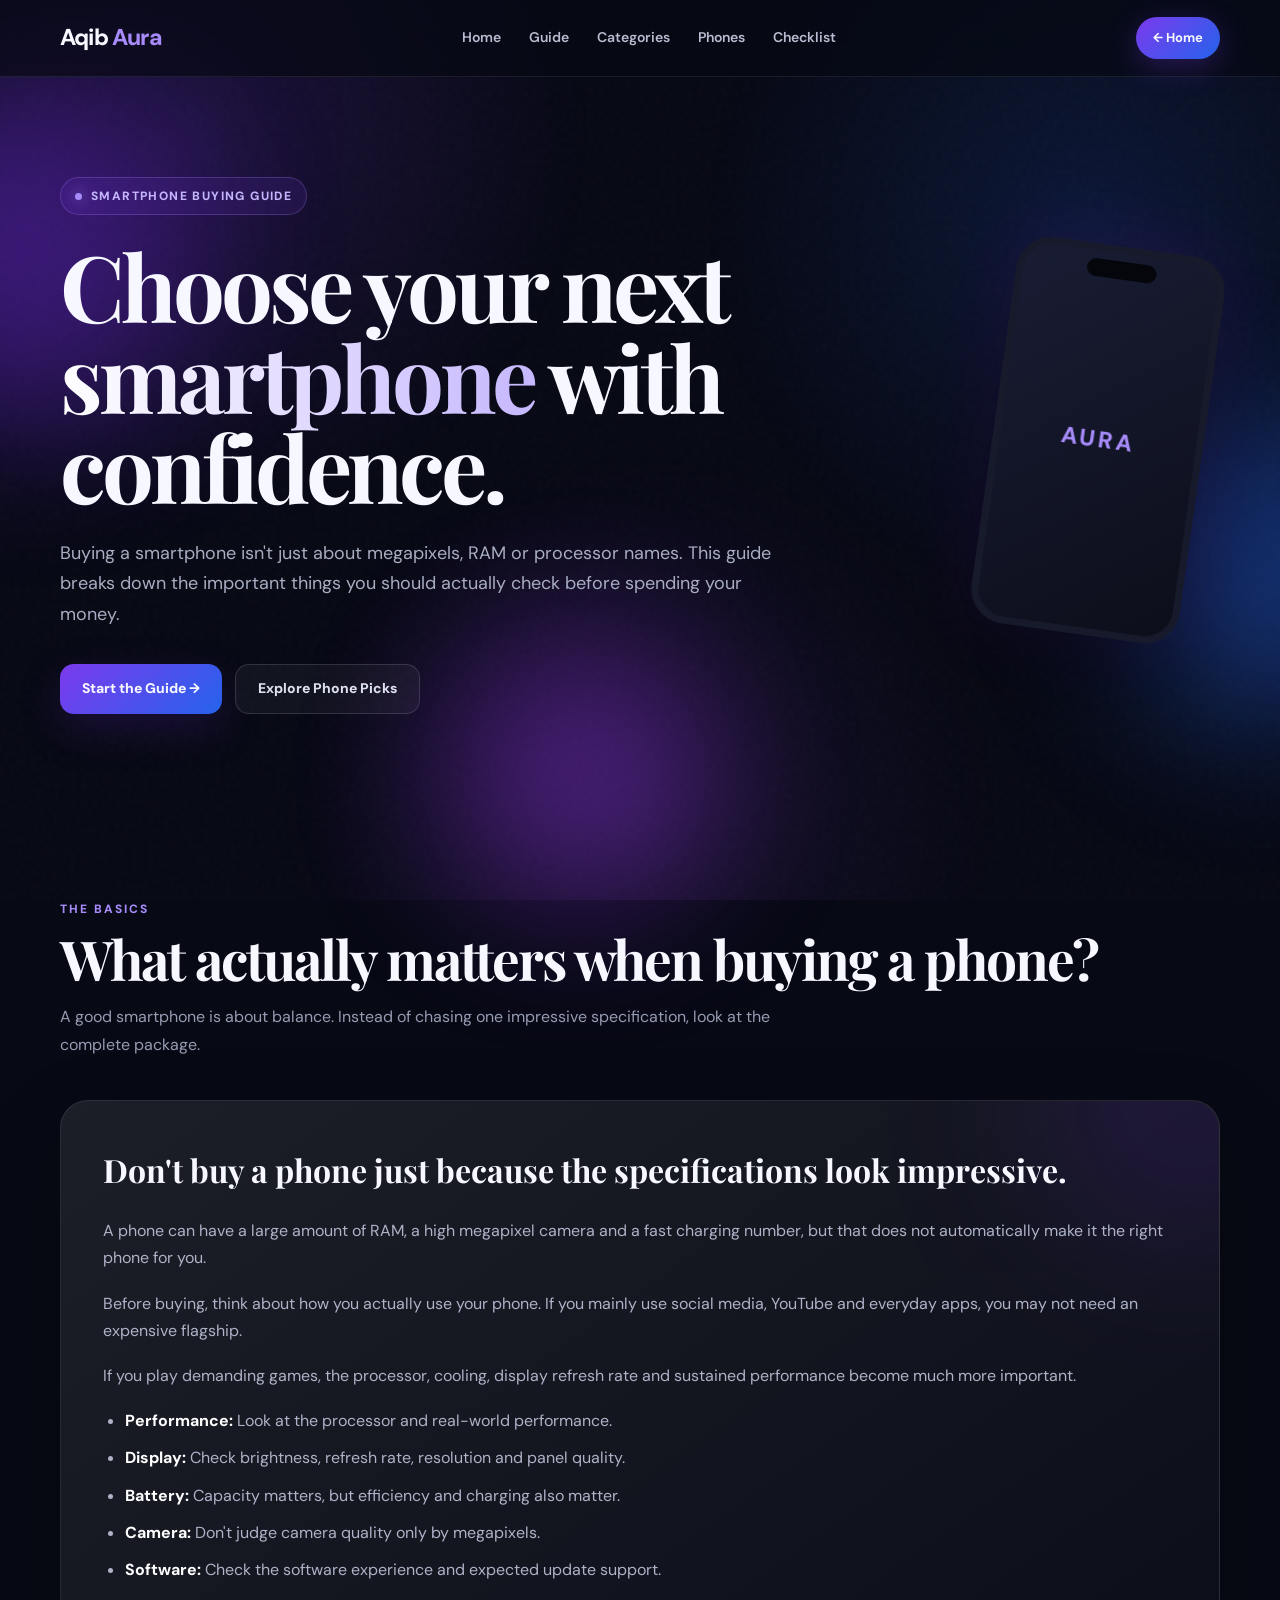
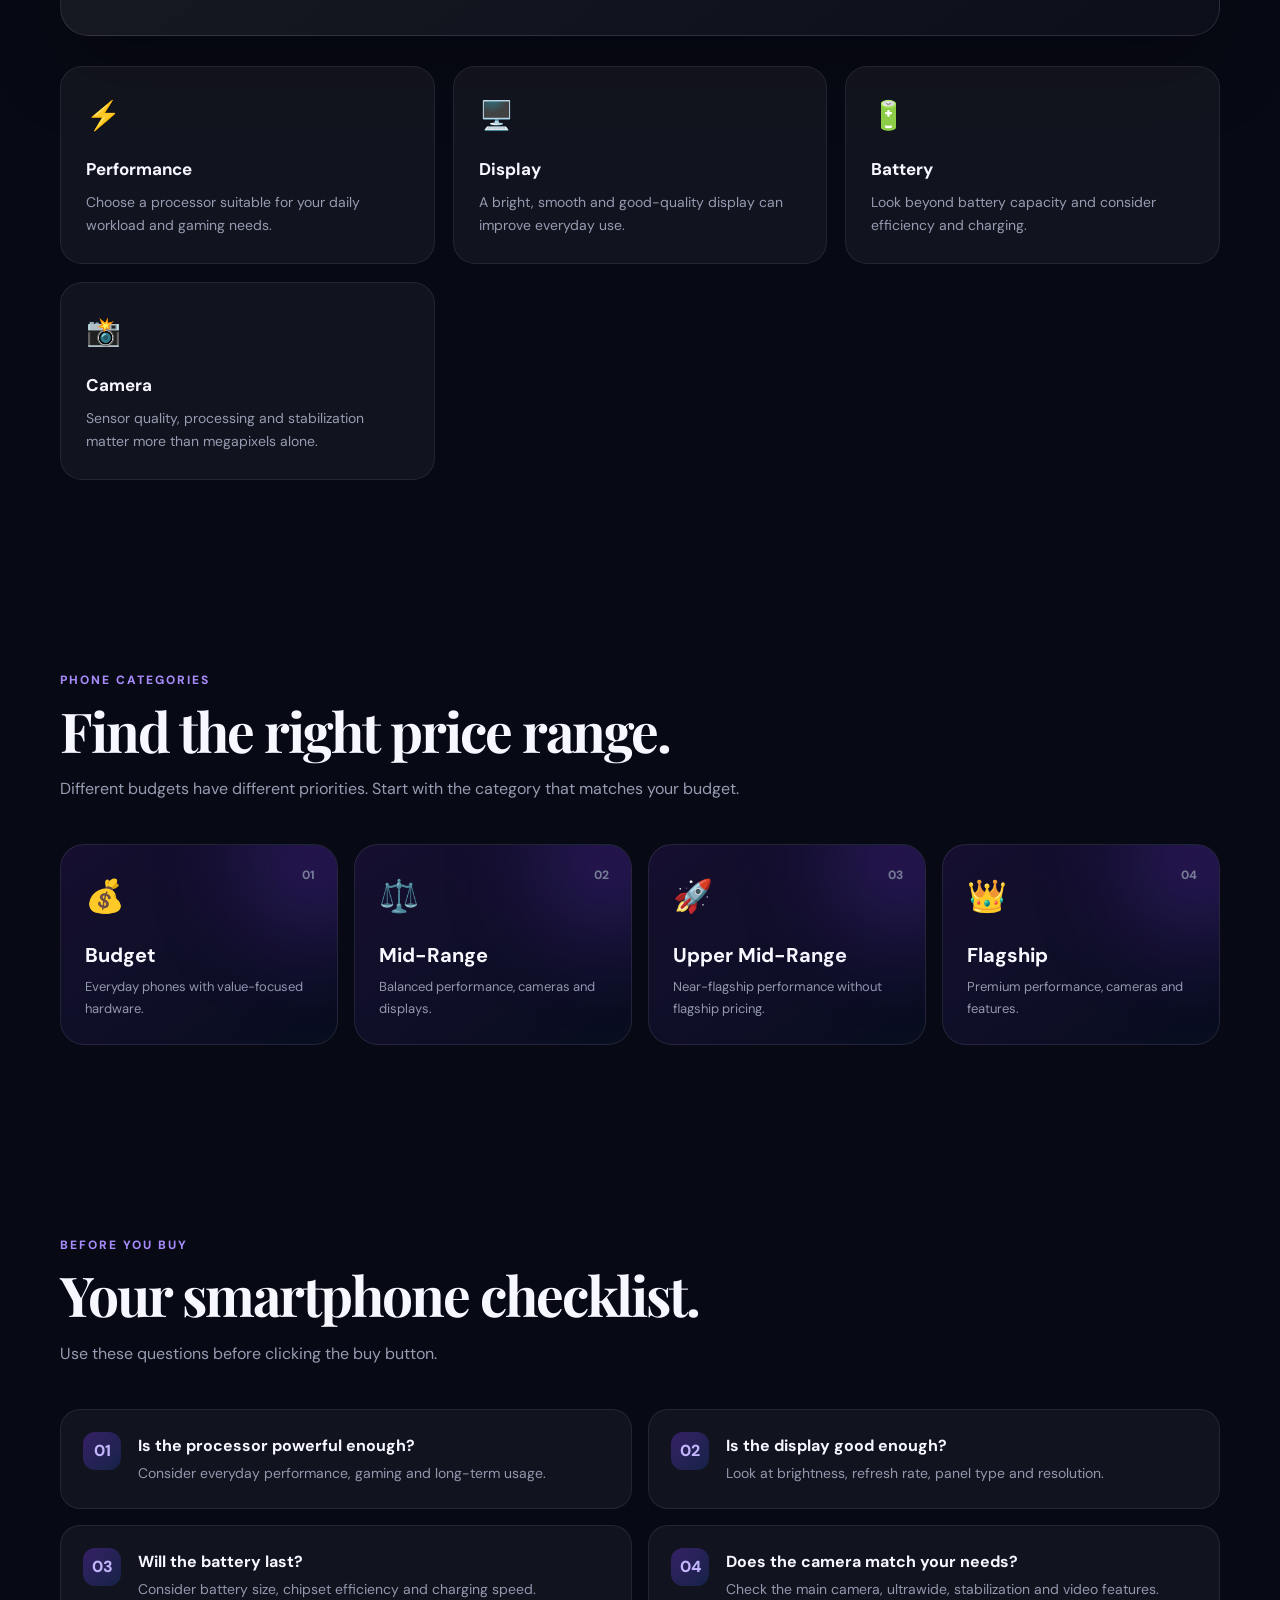
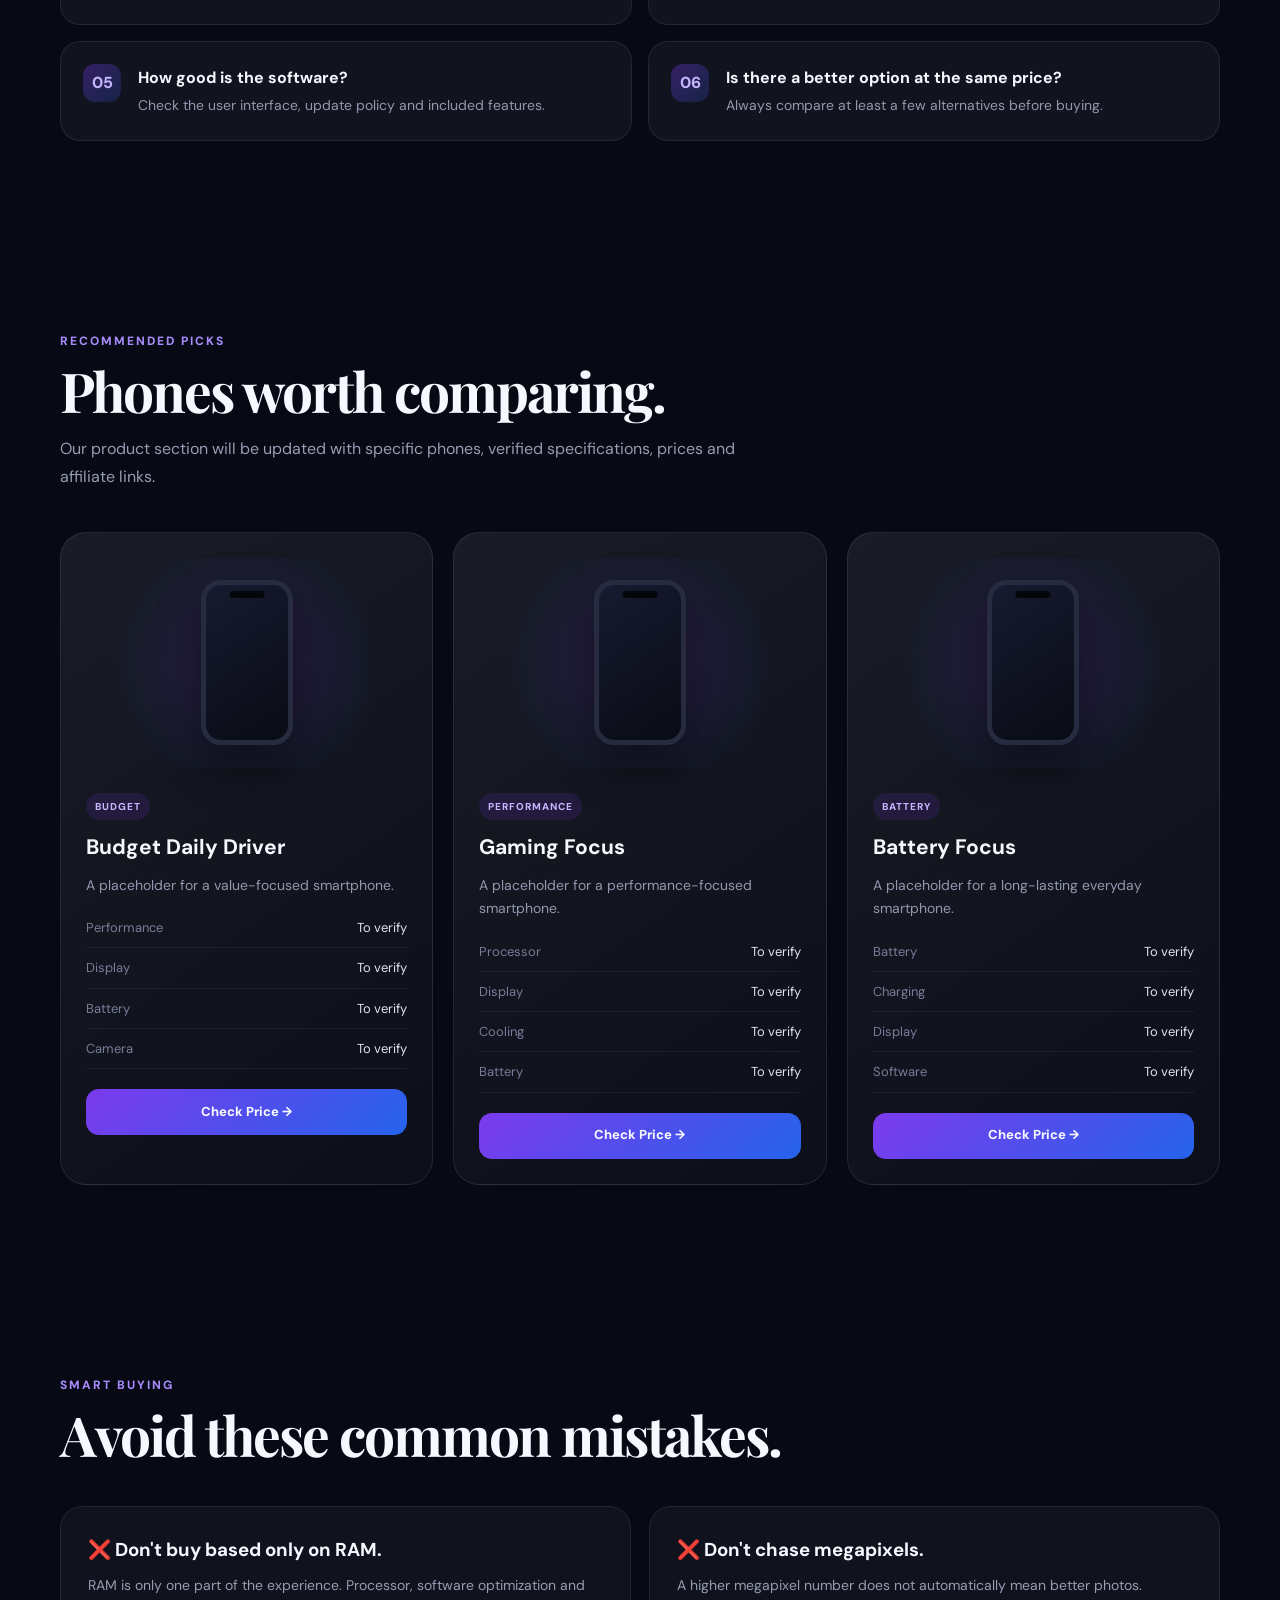
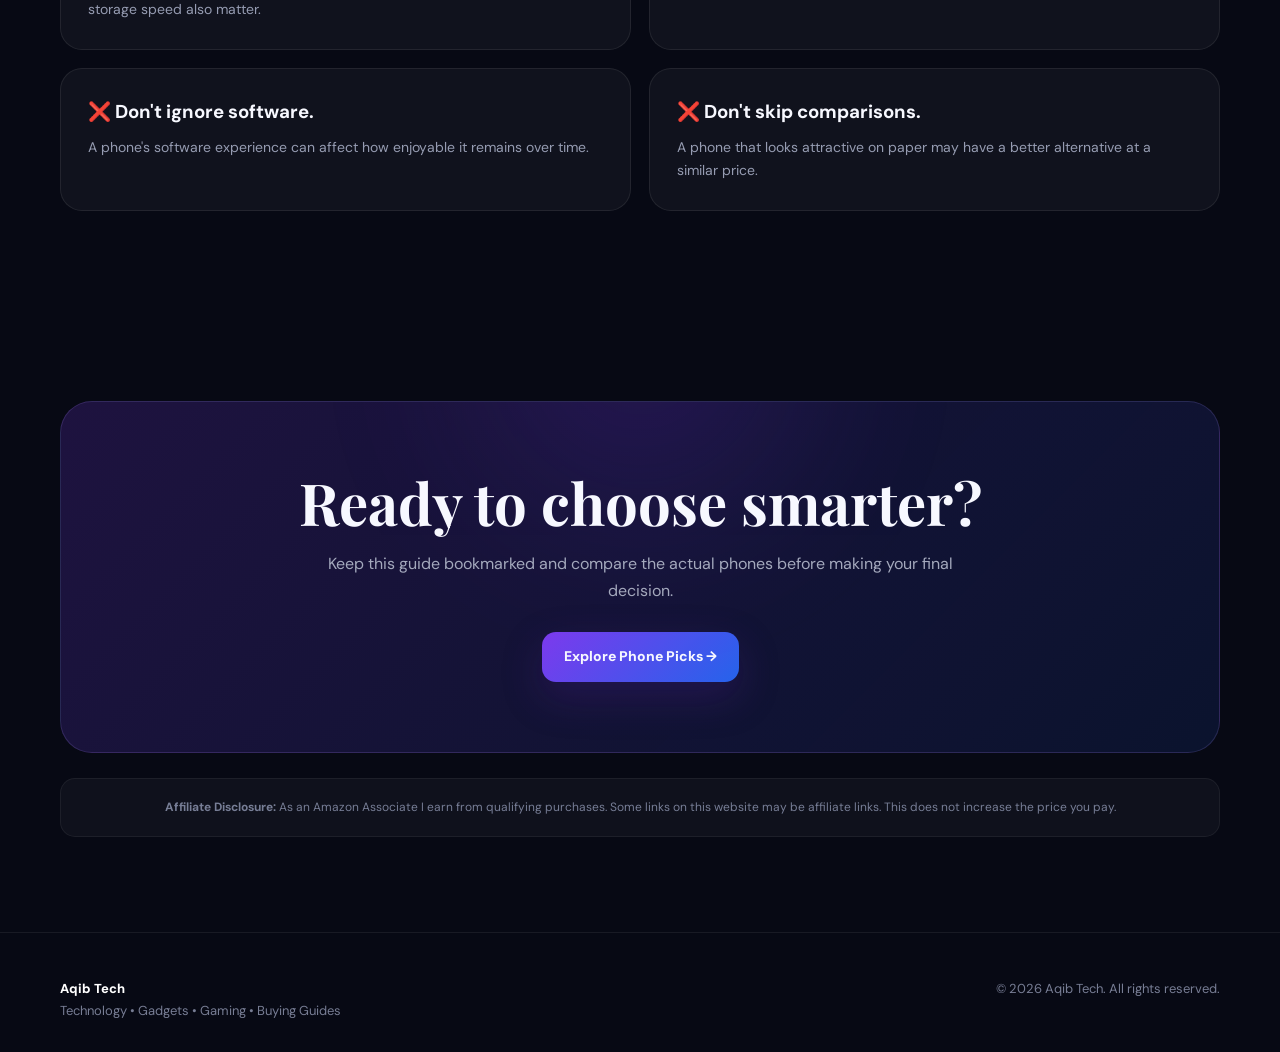
==== smartphones.html @ 773db72f "Update branding from 'Aqib Aura' to 'Aqib Tech'" ====
<!DOCTYPE html>
<html lang="en">
<head>
<meta charset="UTF-8">

<meta name="viewport" content="width=device-width, initial-scale=1.0">

<meta name="description" content="Aqib Tech smartphone buying guide covering budget phones, performance, displays, cameras, batteries, gaming and what to check before buying a smartphone.">

<meta name="robots" content="index,follow">

<meta name="theme-color" content="#080b18">

<title>Smartphone Buying Guide | Aqib Tech</title>

<link rel="preconnect" href="https://fonts.googleapis.com">
<link rel="preconnect" href="https://fonts.gstatic.com" crossorigin>

<link href="https://fonts.googleapis.com/css2?family=DM+Sans:wght@400;500;600;700;800&family=Playfair+Display:ital,wght@0,600;0,700;1,600;1,700&display=swap" rel="stylesheet">

<style>

/* =========================
   RESET
========================= */

*{
    margin:0;
    padding:0;
    box-sizing:border-box;
}

html{
    scroll-behavior:smooth;
}

body{
    font-family:"DM Sans",sans-serif;
    background:#070914;
    color:#f7f8ff;
    overflow-x:hidden;
    line-height:1.7;
}

a{
    text-decoration:none;
    color:inherit;
}

button{
    font-family:inherit;
}


/* =========================
   BACKGROUND
========================= */

body::before{
    content:"";
    position:fixed;
    inset:0;
    pointer-events:none;
    z-index:-5;

    background:
        radial-gradient(circle at 15% 15%, rgba(124,58,237,.18), transparent 30%),
        radial-gradient(circle at 85% 25%, rgba(37,99,235,.16), transparent 30%),
        radial-gradient(circle at 50% 90%, rgba(168,85,247,.10), transparent 35%);
}

.noise{
    position:fixed;
    inset:0;
    pointer-events:none;
    z-index:-4;
    opacity:.035;

    background-image:url("data:image/svg+xml,%3Csvg viewBox='0 0 180 180' xmlns='http://www.w3.org/2000/svg'%3E%3Cfilter id='n'%3E%3CfeTurbulence type='fractalNoise' baseFrequency='.9' numOctaves='3' stitchTiles='stitch'/%3E%3C/filter%3E%3Crect width='100%25' height='100%25' filter='url(%23n)' opacity='.7'/%3E%3C/svg%3E");
}


/* =========================
   GLOW ORBS
========================= */

.orb{
    position:fixed;
    border-radius:50%;
    filter:blur(80px);
    pointer-events:none;
    z-index:-3;
    opacity:.45;
}

.orb.one{
    width:350px;
    height:350px;
    background:#6d28d9;
    top:80px;
    left:-160px;
    animation:orbOne 12s ease-in-out infinite alternate;
}

.orb.two{
    width:300px;
    height:300px;
    background:#2563eb;
    top:420px;
    right:-140px;
    animation:orbTwo 15s ease-in-out infinite alternate;
}

.orb.three{
    width:260px;
    height:260px;
    background:#9333ea;
    bottom:0;
    left:35%;
    animation:orbThree 13s ease-in-out infinite alternate;
}

@keyframes orbOne{
    from{
        transform:translate(0,0) scale(1);
    }
    to{
        transform:translate(120px,100px) scale(1.25);
    }
}

@keyframes orbTwo{
    from{
        transform:translate(0,0) scale(1);
    }
    to{
        transform:translate(-100px,80px) scale(1.3);
    }
}

@keyframes orbThree{
    from{
        transform:translate(0,0);
    }
    to{
        transform:translate(80px,-80px);
    }
}


/* =========================
   CONTAINER
========================= */

.container{
    width:min(1160px,92%);
    margin:auto;
}


/* =========================
   HEADER
========================= */

header{
    position:sticky;
    top:0;
    z-index:1000;

    background:rgba(7,9,20,.68);
    backdrop-filter:blur(22px);
    -webkit-backdrop-filter:blur(22px);

    border-bottom:1px solid rgba(255,255,255,.08);
}

.nav{
    min-height:76px;

    display:flex;
    align-items:center;
    justify-content:space-between;
    gap:25px;
}

.logo{
    font-size:23px;
    font-weight:800;
    letter-spacing:-.8px;
}

.logo span{
    color:#a78bfa;
}

.nav-links{
    display:flex;
    align-items:center;
    gap:28px;
}

.nav-links a{
    color:#b9bdd1;
    font-size:14px;
    font-weight:600;
    transition:.3s ease;
}

.nav-links a:hover{
    color:#fff;
    transform:translateY(-2px);
}

.home-btn{
    padding:10px 17px;
    border-radius:999px;

    background:linear-gradient(135deg,#7c3aed,#2563eb);

    font-size:13px;
    font-weight:700;

    box-shadow:
        0 8px 30px rgba(124,58,237,.28);

    transition:.3s ease;
}

.home-btn:hover{
    transform:translateY(-3px);
    box-shadow:
        0 12px 40px rgba(124,58,237,.45);
}


/* =========================
   HERO
========================= */

.hero{
    position:relative;
    min-height:650px;

    display:flex;
    align-items:center;

    padding:100px 0 90px;

    overflow:hidden;
}

.hero-content{
    max-width:850px;
    animation:heroIn 1s ease both;
}

@keyframes heroIn{
    from{
        opacity:0;
        transform:translateY(35px);
    }
    to{
        opacity:1;
        transform:translateY(0);
    }
}

.badge{
    display:inline-flex;
    align-items:center;
    gap:9px;

    padding:8px 14px;
    border-radius:999px;

    background:rgba(124,58,237,.12);
    border:1px solid rgba(167,139,250,.25);

    color:#c4b5fd;

    font-size:12px;
    font-weight:800;
    letter-spacing:1.4px;

    margin-bottom:25px;

    animation:pulseBadge 3s ease-in-out infinite;
}

.badge::before{
    content:"";
    width:7px;
    height:7px;
    border-radius:50%;
    background:#a78bfa;
    box-shadow:0 0 15px #a78bfa;
}

@keyframes pulseBadge{
    0%,100%{
        box-shadow:0 0 0 rgba(124,58,237,0);
    }
    50%{
        box-shadow:0 0 30px rgba(124,58,237,.22);
    }
}

.hero h1{
    font-family:"Playfair Display",serif;

    font-size:clamp(48px,8vw,92px);
    line-height:.98;
    letter-spacing:-4px;

    max-width:900px;
}

.gradient-text{
    background:linear-gradient(
        90deg,
        #ffffff,
        #c4b5fd,
        #60a5fa,
        #ffffff
    );

    background-size:300% auto;

    -webkit-background-clip:text;
    background-clip:text;
    color:transparent;

    animation:gradientMove 6s linear infinite;
}

@keyframes gradientMove{
    0%{
        background-position:0% center;
    }
    100%{
        background-position:300% center;
    }
}

.hero p{
    max-width:720px;

    color:#a8adc2;

    font-size:18px;

    margin-top:27px;
}

.hero-actions{
    display:flex;
    flex-wrap:wrap;
    gap:13px;

    margin-top:34px;
}

.primary-btn,
.secondary-btn{
    display:inline-flex;
    align-items:center;
    justify-content:center;

    min-height:50px;
    padding:0 22px;

    border-radius:14px;

    font-size:14px;
    font-weight:800;

    transition:.35s ease;
}

.primary-btn{
    background:linear-gradient(135deg,#7c3aed,#2563eb);

    box-shadow:
        0 15px 40px rgba(76,29,149,.28);
}

.primary-btn:hover{
    transform:translateY(-4px) scale(1.02);
    box-shadow:
        0 20px 50px rgba(124,58,237,.45);
}

.secondary-btn{
    border:1px solid rgba(255,255,255,.13);
    background:rgba(255,255,255,.045);
    color:#dce0ef;
}

.secondary-btn:hover{
    transform:translateY(-4px);
    background:rgba(255,255,255,.09);
    border-color:rgba(167,139,250,.35);
}


/* =========================
   FLOATING PHONE
========================= */

.hero-phone{
    position:absolute;
    width:210px;
    height:390px;

    right:6%;
    top:50%;

    transform:translateY(-50%) rotate(8deg);

    border-radius:35px;

    border:7px solid #171a2b;

    background:
        linear-gradient(
            145deg,
            #191d34,
            #0c0e1a
        );

    box-shadow:
        0 40px 100px rgba(0,0,0,.55),
        0 0 80px rgba(124,58,237,.18);

    animation:phoneFloat 5s ease-in-out infinite;
}

.hero-phone::before{
    content:"";

    position:absolute;

    width:70px;
    height:18px;

    background:#05060c;

    border-radius:20px;

    top:8px;
    left:50%;

    transform:translateX(-50%);
}

.hero-phone::after{
    content:"AURA";

    position:absolute;

    inset:0;

    display:flex;
    align-items:center;
    justify-content:center;

    color:#a78bfa;

    font-size:23px;
    font-weight:800;

    letter-spacing:3px;
}

@keyframes phoneFloat{
    0%,100%{
        transform:translateY(-50%) rotate(8deg);
    }
    50%{
        transform:translateY(calc(-50% - 18px)) rotate(5deg);
    }
}


/* =========================
   SECTION
========================= */

section{
    padding:95px 0;
}

.section-heading{
    margin-bottom:42px;
}

.eyebrow{
    color:#a78bfa;

    font-size:12px;
    font-weight:800;

    letter-spacing:2px;
    text-transform:uppercase;

    margin-bottom:10px;
}

.section-heading h2{
    font-family:"Playfair Display",serif;

    font-size:clamp(34px,5vw,55px);
    line-height:1.08;

    letter-spacing:-2px;
}

.section-heading p{
    max-width:720px;

    color:#969cb2;

    margin-top:15px;
}


/* =========================
   ARTICLE CARD
========================= */

.article-card{
    position:relative;

    padding:42px;

    border-radius:28px;

    background:
        linear-gradient(
            145deg,
            rgba(255,255,255,.085),
            rgba(255,255,255,.025)
        );

    border:1px solid rgba(255,255,255,.10);

    box-shadow:
        0 30px 80px rgba(0,0,0,.22);

    overflow:hidden;
}

.article-card::before{
    content:"";

    position:absolute;

    width:260px;
    height:260px;

    right:-100px;
    top:-130px;

    border-radius:50%;

    background:#7c3aed;

    filter:blur(100px);

    opacity:.20;
}

.article-card h3{
    position:relative;

    font-family:"Playfair Display",serif;

    font-size:32px;

    margin-bottom:20px;
}

.article-card p{
    position:relative;

    color:#aeb3c7;

    margin-bottom:18px;
}

.article-card strong{
    color:#fff;
}

.article-card ul{
    position:relative;

    padding-left:22px;

    color:#aeb3c7;
}

.article-card li{
    margin:10px 0;
}


/* =========================
   FEATURE GRID
========================= */

.feature-grid{
    display:grid;

    grid-template-columns:
        repeat(3,1fr);

    gap:18px;

    margin-top:30px;
}

.feature{
    padding:25px;

    border-radius:22px;

    background:rgba(255,255,255,.045);

    border:1px solid rgba(255,255,255,.08);

    transition:.4s ease;
}

.feature:hover{
    transform:translateY(-8px);

    background:rgba(255,255,255,.075);

    border-color:rgba(167,139,250,.25);

    box-shadow:
        0 20px 50px rgba(0,0,0,.25);
}

.feature-icon{
    font-size:28px;

    margin-bottom:15px;
}

.feature h4{
    font-size:17px;
    margin-bottom:7px;
}

.feature p{
    color:#969cb2;
    font-size:14px;
}


/* =========================
   PHONE CATEGORIES
========================= */

.category-grid{
    display:grid;

    grid-template-columns:
        repeat(4,1fr);

    gap:16px;
}

.category{
    position:relative;

    min-height:180px;

    padding:24px;

    display:flex;
    flex-direction:column;
    justify-content:flex-end;

    overflow:hidden;

    border-radius:24px;

    background:
        linear-gradient(
            145deg,
            rgba(124,58,237,.13),
            rgba(37,99,235,.055)
        );

    border:1px solid rgba(255,255,255,.09);

    transition:.4s ease;
}

.category::before{
    content:"";

    position:absolute;

    width:130px;
    height:130px;

    right:-45px;
    top:-45px;

    border-radius:50%;

    background:#7c3aed;

    filter:blur(55px);

    opacity:.35;

    transition:.4s ease;
}

.category:hover{
    transform:translateY(-8px);

    border-color:rgba(167,139,250,.30);

    box-shadow:
        0 25px 55px rgba(0,0,0,.28);
}

.category:hover::before{
    transform:scale(1.4);
    opacity:.55;
}

.category-number{
    position:absolute;

    top:20px;
    right:22px;

    color:#777d96;

    font-size:12px;
    font-weight:800;
}

.category-icon{
    font-size:32px;
    margin-bottom:14px;
}

.category h3{
    font-size:20px;
}

.category p{
    color:#9298ae;
    font-size:13px;
    margin-top:4px;
}


/* =========================
   CHECKLIST
========================= */

.checklist{
    display:grid;

    grid-template-columns:
        repeat(2,1fr);

    gap:16px;
}

.check{
    display:flex;
    gap:17px;

    padding:22px;

    border-radius:20px;

    background:rgba(255,255,255,.045);

    border:1px solid rgba(255,255,255,.08);

    transition:.35s ease;
}

.check:hover{
    transform:translateX(6px);

    border-color:rgba(96,165,250,.25);

    background:rgba(255,255,255,.065);
}

.check-number{
    flex:none;

    width:38px;
    height:38px;

    display:flex;
    align-items:center;
    justify-content:center;

    border-radius:12px;

    background:linear-gradient(
        135deg,
        rgba(124,58,237,.35),
        rgba(37,99,235,.20)
    );

    color:#c4b5fd;

    font-weight:800;
}

.check h4{
    margin-bottom:3px;
}

.check p{
    color:#9298ae;
    font-size:14px;
}


/* =========================
   PRODUCTS
========================= */

.products{
    display:grid;

    grid-template-columns:
        repeat(3,1fr);

    gap:20px;
}

.product{
    position:relative;

    padding:25px;

    border-radius:26px;

    background:
        linear-gradient(
            145deg,
            rgba(255,255,255,.075),
            rgba(255,255,255,.025)
        );

    border:1px solid rgba(255,255,255,.09);

    overflow:hidden;

    transition:.4s ease;
}

.product:hover{
    transform:translateY(-10px);

    border-color:rgba(124,58,237,.35);

    box-shadow:
        0 30px 70px rgba(0,0,0,.30);
}

.product-image{
    height:210px;

    display:flex;
    align-items:center;
    justify-content:center;

    border-radius:20px;

    background:
        radial-gradient(
            circle,
            rgba(124,58,237,.20),
            rgba(37,99,235,.04) 60%,
            transparent 70%
        );

    margin-bottom:23px;
}

.fake-phone{
    width:92px;
    height:165px;

    border-radius:20px;

    border:5px solid #272b40;

    background:
        linear-gradient(
            145deg,
            #171b30,
            #090b14
        );

    box-shadow:
        0 20px 45px rgba(0,0,0,.45);

    position:relative;

    animation:productFloat 4s ease-in-out infinite;
}

.fake-phone::before{
    content:"";

    position:absolute;

    width:35px;
    height:7px;

    border-radius:10px;

    background:#05060a;

    top:6px;
    left:50%;

    transform:translateX(-50%);
}

@keyframes productFloat{
    0%,100%{
        transform:translateY(0) rotate(0);
    }
    50%{
        transform:translateY(-8px) rotate(2deg);
    }
}

.product-tag{
    display:inline-block;

    padding:5px 9px;

    border-radius:999px;

    background:rgba(124,58,237,.14);

    color:#c4b5fd;

    font-size:10px;

    font-weight:800;

    text-transform:uppercase;

    letter-spacing:1px;

    margin-bottom:10px;
}

.product h3{
    font-size:21px;
    margin-bottom:8px;
}

.product p{
    color:#9298ae;
    font-size:14px;
}

.specs{
    margin:20px 0;

    display:grid;

    gap:9px;
}

.spec{
    display:flex;
    justify-content:space-between;

    gap:15px;

    padding-bottom:8px;

    border-bottom:1px solid rgba(255,255,255,.06);

    font-size:13px;
}

.spec span:first-child{
    color:#777e97;
}

.spec span:last-child{
    color:#e1e4ef;
    text-align:right;
}

.product-btn{
    width:100%;

    min-height:46px;

    display:flex;
    align-items:center;
    justify-content:center;

    border-radius:13px;

    background:linear-gradient(
        135deg,
        #7c3aed,
        #2563eb
    );

    font-size:13px;
    font-weight:800;

    transition:.3s ease;
}

.product-btn:hover{
    transform:translateY(-3px);

    box-shadow:
        0 12px 35px rgba(124,58,237,.35);
}


/* =========================
   TIPS
========================= */

.tips{
    display:grid;

    grid-template-columns:
        repeat(2,1fr);

    gap:18px;
}

.tip{
    padding:27px;

    border-radius:22px;

    border:1px solid rgba(255,255,255,.08);

    background:rgba(255,255,255,.04);

    transition:.35s ease;
}

.tip:hover{
    transform:translateY(-6px);

    background:rgba(255,255,255,.065);
}

.tip h3{
    margin-bottom:8px;
}

.tip p{
    color:#969cb2;
    font-size:14px;
}


/* =========================
   CTA
========================= */

.cta{
    position:relative;

    text-align:center;

    padding:70px 30px;

    border-radius:32px;

    overflow:hidden;

    background:
        linear-gradient(
            135deg,
            rgba(124,58,237,.20),
            rgba(37,99,235,.12)
        );

    border:1px solid rgba(167,139,250,.18);
}

.cta::before{
    content:"";

    position:absolute;

    width:300px;
    height:300px;

    border-radius:50%;

    background:#7c3aed;

    filter:blur(100px);

    opacity:.16;

    left:50%;
    top:-200px;

    transform:translateX(-50%);
}

.cta h2{
    position:relative;

    font-family:"Playfair Display",serif;

    font-size:clamp(34px,5vw,58px);

    line-height:1.05;
}

.cta p{
    position:relative;

    max-width:650px;

    margin:17px auto 28px;

    color:#a4a9bd;
}


/* =========================
   DISCLOSURE
========================= */

.disclosure{
    margin-top:25px;

    padding:18px;

    border-radius:15px;

    background:rgba(255,255,255,.035);

    border:1px solid rgba(255,255,255,.06);

    color:#777e96;

    font-size:12px;

    text-align:center;
}


/* =========================
   FOOTER
========================= */

footer{
    padding:45px 0 30px;

    border-top:1px solid rgba(255,255,255,.07);

    color:#777d94;

    font-size:13px;
}

.footer-inner{
    display:flex;

    justify-content:space-between;

    gap:20px;

    flex-wrap:wrap;
}

.footer-logo{
    color:#fff;
    font-weight:800;
}


/* =========================
   REVEAL ANIMATION
========================= */

.reveal{
    opacity:0;
    transform:translateY(35px);

    transition:
        opacity .8s ease,
        transform .8s ease;
}

.reveal.show{
    opacity:1;
    transform:translateY(0);
}


/* =========================
   SCROLL TOP
========================= */

.top-btn{
    position:fixed;

    right:22px;
    bottom:22px;

    width:45px;
    height:45px;

    border-radius:50%;

    border:1px solid rgba(255,255,255,.12);

    background:rgba(15,18,35,.75);

    backdrop-filter:blur(12px);

    color:#fff;

    cursor:pointer;

    display:flex;
    align-items:center;
    justify-content:center;

    opacity:0;
    visibility:hidden;

    transform:translateY(15px);

    transition:.3s ease;

    z-index:999;
}

.top-btn.visible{
    opacity:1;
    visibility:visible;
    transform:translateY(0);
}

.top-btn:hover{
    transform:translateY(-4px);

    background:#7c3aed;
}


/* =========================
   RESPONSIVE
========================= */

@media(max-width:950px){

    .hero-phone{
        opacity:.20;
        right:-80px;
    }

    .category-grid{
        grid-template-columns:
            repeat(2,1fr);
    }

    .products{
        grid-template-columns:
            repeat(2,1fr);
    }

    .feature-grid{
        grid-template-columns:
            repeat(2,1fr);
    }
}


@media(max-width:700px){

    .nav{
        min-height:68px;
    }

    .nav-links{
        display:none;
    }

    .hero{
        min-height:auto;
        padding:75px 0 70px;
    }

    .hero h1{
        font-size:52px;
        letter-spacing:-2.5px;
    }

    .hero p{
        font-size:16px;
    }

    .hero-phone{
        display:none;
    }

    section{
        padding:70px 0;
    }

    .article-card{
        padding:25px;
        border-radius:22px;
    }

    .article-card h3{
        font-size:27px;
    }

    .feature-grid,
    .category-grid,
    .products,
    .checklist,
    .tips{
        grid-template-columns:1fr;
    }

    .category{
        min-height:150px;
    }

    .products{
        gap:16px;
    }

    .cta{
        padding:55px 22px;
        border-radius:25px;
    }

    .footer-inner{
        flex-direction:column;
    }
}


@media(max-width:430px){

    .container{
        width:90%;
    }

    .hero h1{
        font-size:43px;
    }

    .hero-actions{
        flex-direction:column;
    }

    .primary-btn,
    .secondary-btn{
        width:100%;
    }
}

</style>
</head>


<body>

<div class="noise"></div>

<div class="orb one"></div>
<div class="orb two"></div>
<div class="orb three"></div>


<!-- =========================
     HEADER
========================= -->

<header>

<div class="container nav">

<a href="index.html" class="logo">
Aqib <span>Aura</span>
</a>

<nav class="nav-links">

<a href="index.html">Home</a>

<a href="#guide">Guide</a>

<a href="#categories">Categories</a>

<a href="#phones">Phones</a>

<a href="#checklist">Checklist</a>

</nav>

<a href="index.html" class="home-btn">
← Home
</a>

</div>

</header>



<!-- =========================
     HERO
========================= -->

<main>

<section class="hero">

<div class="container">

<div class="hero-content">

<div class="badge">
SMARTPHONE BUYING GUIDE
</div>

<h1>
Choose your next
<span class="gradient-text">
smartphone
</span>
with confidence.
</h1>

<p>
Buying a smartphone isn't just about megapixels,
RAM or processor names. This guide breaks down the
important things you should actually check before
spending your money.
</p>

<div class="hero-actions">

<a href="#guide" class="primary-btn">
Start the Guide →
</a>

<a href="#phones" class="secondary-btn">
Explore Phone Picks
</a>

</div>

</div>

</div>


<div class="hero-phone"></div>

</section>



<!-- =========================
     GUIDE
========================= -->

<section id="guide">

<div class="container">

<div class="section-heading reveal">

<div class="eyebrow">
The basics
</div>

<h2>
What actually matters when buying a phone?
</h2>

<p>
A good smartphone is about balance. Instead of chasing
one impressive specification, look at the complete package.
</p>

</div>


<div class="article-card reveal">

<h3>
Don't buy a phone just because the specifications look impressive.
</h3>

<p>
A phone can have a large amount of RAM, a high megapixel
camera and a fast charging number, but that does not
automatically make it the right phone for you.
</p>

<p>
Before buying, think about how you actually use your phone.
If you mainly use social media, YouTube and everyday apps,
you may not need an expensive flagship.
</p>

<p>
If you play demanding games, the processor, cooling,
display refresh rate and sustained performance become
much more important.
</p>

<ul>

<li>
<strong>Performance:</strong>
Look at the processor and real-world performance.
</li>

<li>
<strong>Display:</strong>
Check brightness, refresh rate, resolution and panel quality.
</li>

<li>
<strong>Battery:</strong>
Capacity matters, but efficiency and charging also matter.
</li>

<li>
<strong>Camera:</strong>
Don't judge camera quality only by megapixels.
</li>

<li>
<strong>Software:</strong>
Check the software experience and expected update support.
</li>

</ul>

</div>



<div class="feature-grid">

<div class="feature reveal">

<div class="feature-icon">⚡</div>

<h4>Performance</h4>

<p>
Choose a processor suitable for your daily workload and gaming needs.
</p>

</div>


<div class="feature reveal">

<div class="feature-icon">🖥️</div>

<h4>Display</h4>

<p>
A bright, smooth and good-quality display can improve everyday use.
</p>

</div>


<div class="feature reveal">

<div class="feature-icon">🔋</div>

<h4>Battery</h4>

<p>
Look beyond battery capacity and consider efficiency and charging.
</p>

</div>


<div class="feature reveal">

<div class="feature-icon">📸</div>

<h4>Camera</h4>

<p>
Sensor quality, processing and stabilization matter more than megapixels alone.
</p>

</div>

</div>

</div>

</section>



<!-- =========================
     CATEGORIES
========================= -->

<section id="categories">

<div class="container">

<div class="section-heading reveal">

<div class="eyebrow">
Phone categories
</div>

<h2>
Find the right price range.
</h2>

<p>
Different budgets have different priorities.
Start with the category that matches your budget.
</p>

</div>


<div class="category-grid">

<div class="category reveal">

<div class="category-number">
01
</div>

<div class="category-icon">
💰
</div>

<h3>
Budget
</h3>

<p>
Everyday phones with value-focused hardware.
</p>

</div>


<div class="category reveal">

<div class="category-number">
02
</div>

<div class="category-icon">
⚖️
</div>

<h3>
Mid-Range
</h3>

<p>
Balanced performance, cameras and displays.
</p>

</div>


<div class="category reveal">

<div class="category-number">
03
</div>

<div class="category-icon">
🚀
</div>

<h3>
Upper Mid-Range
</h3>

<p>
Near-flagship performance without flagship pricing.
</p>

</div>


<div class="category reveal">

<div class="category-number">
04
</div>

<div class="category-icon">
👑
</div>

<h3>
Flagship
</h3>

<p>
Premium performance, cameras and features.
</p>

</div>

</div>

</div>

</section>



<!-- =========================
     CHECKLIST
========================= -->

<section id="checklist">

<div class="container">

<div class="section-heading reveal">

<div class="eyebrow">
Before you buy
</div>

<h2>
Your smartphone checklist.
</h2>

<p>
Use these questions before clicking the buy button.
</p>

</div>


<div class="checklist">


<div class="check reveal">

<div class="check-number">
01
</div>

<div>

<h4>
Is the processor powerful enough?
</h4>

<p>
Consider everyday performance, gaming and long-term usage.
</p>

</div>

</div>


<div class="check reveal">

<div class="check-number">
02
</div>

<div>

<h4>
Is the display good enough?
</h4>

<p>
Look at brightness, refresh rate, panel type and resolution.
</p>

</div>

</div>


<div class="check reveal">

<div class="check-number">
03
</div>

<div>

<h4>
Will the battery last?
</h4>

<p>
Consider battery size, chipset efficiency and charging speed.
</p>

</div>

</div>


<div class="check reveal">

<div class="check-number">
04
</div>

<div>

<h4>
Does the camera match your needs?
</h4>

<p>
Check the main camera, ultrawide, stabilization and video features.
</p>

</div>

</div>


<div class="check reveal">

<div class="check-number">
05
</div>

<div>

<h4>
How good is the software?
</h4>

<p>
Check the user interface, update policy and included features.
</p>

</div>

</div>


<div class="check reveal">

<div class="check-number">
06
</div>

<div>

<h4>
Is there a better option at the same price?
</h4>

<p>
Always compare at least a few alternatives before buying.
</p>

</div>

</div>


</div>

</div>

</section>



<!-- =========================
     PHONE PICKS
========================= -->

<section id="phones">

<div class="container">

<div class="section-heading reveal">

<div class="eyebrow">
Recommended picks
</div>

<h2>
Phones worth comparing.
</h2>

<p>
Our product section will be updated with specific phones,
verified specifications, prices and affiliate links.
</p>

</div>


<div class="products">


<!-- PRODUCT 1 -->

<article class="product reveal">

<div class="product-image">

<div class="fake-phone"></div>

</div>

<span class="product-tag">
Budget
</span>

<h3>
Budget Daily Driver
</h3>

<p>
A placeholder for a value-focused smartphone.
</p>

<div class="specs">

<div class="spec">

<span>Performance</span>

<span>To verify</span>

</div>

<div class="spec">

<span>Display</span>

<span>To verify</span>

</div>

<div class="spec">

<span>Battery</span>

<span>To verify</span>

</div>

<div class="spec">

<span>Camera</span>

<span>To verify</span>

</div>

</div>

<a href="#" class="product-btn">
Check Price →
</a>

</article>



<!-- PRODUCT 2 -->

<article class="product reveal">

<div class="product-image">

<div class="fake-phone"></div>

</div>

<span class="product-tag">
Performance
</span>

<h3>
Gaming Focus
</h3>

<p>
A placeholder for a performance-focused smartphone.
</p>

<div class="specs">

<div class="spec">

<span>Processor</span>

<span>To verify</span>

</div>

<div class="spec">

<span>Display</span>

<span>To verify</span>

</div>

<div class="spec">

<span>Cooling</span>

<span>To verify</span>

</div>

<div class="spec">

<span>Battery</span>

<span>To verify</span>

</div>

</div>

<a href="#" class="product-btn">
Check Price →
</a>

</article>



<!-- PRODUCT 3 -->

<article class="product reveal">

<div class="product-image">

<div class="fake-phone"></div>

</div>

<span class="product-tag">
Battery
</span>

<h3>
Battery Focus
</h3>

<p>
A placeholder for a long-lasting everyday smartphone.
</p>

<div class="specs">

<div class="spec">

<span>Battery</span>

<span>To verify</span>

</div>

<div class="spec">

<span>Charging</span>

<span>To verify</span>

</div>

<div class="spec">

<span>Display</span>

<span>To verify</span>

</div>

<div class="spec">

<span>Software</span>

<span>To verify</span>

</div>

</div>

<a href="#" class="product-btn">
Check Price →
</a>

</article>


</div>

</div>

</section>



<!-- =========================
     BUYING TIPS
========================= -->

<section>

<div class="container">

<div class="section-heading reveal">

<div class="eyebrow">
Smart buying
</div>

<h2>
Avoid these common mistakes.
</h2>

</div>


<div class="tips">


<div class="tip reveal">

<h3>
❌ Don't buy based only on RAM.
</h3>

<p>
RAM is only one part of the experience.
Processor, software optimization and storage speed also matter.
</p>

</div>


<div class="tip reveal">

<h3>
❌ Don't chase megapixels.
</h3>

<p>
A higher megapixel number does not automatically mean better photos.
</p>

</div>


<div class="tip reveal">

<h3>
❌ Don't ignore software.
</h3>

<p>
A phone's software experience can affect how enjoyable it remains over time.
</p>

</div>


<div class="tip reveal">

<h3>
❌ Don't skip comparisons.
</h3>

<p>
A phone that looks attractive on paper may have a better alternative at a similar price.
</p>

</div>


</div>

</div>

</section>



<!-- =========================
     CTA
========================= -->

<section>

<div class="container">

<div class="cta reveal">

<h2>
Ready to choose smarter?
</h2>

<p>
Keep this guide bookmarked and compare the actual phones
before making your final decision.
</p>

<a href="#phones" class="primary-btn">
Explore Phone Picks →
</a>

</div>


<div class="disclosure">

<strong>Affiliate Disclosure:</strong>
As an Amazon Associate I earn from qualifying purchases.
Some links on this website may be affiliate links.
This does not increase the price you pay.

</div>

</div>

</section>

</main>



<!-- =========================
     FOOTER
========================= -->

<footer>

<div class="container footer-inner">

<div>
<span class="footer-logo">
Aqib Tech
</span>

<br>

Technology • Gadgets • Gaming • Buying Guides

</div>

<div>
© 2026 Aqib Tech. All rights reserved.
</div>

</div>

</footer>



<!-- =========================
     SCROLL TOP
========================= -->

<button class="top-btn" id="topBtn" aria-label="Back to top">
↑
</button>



<script>

/* =========================
   SCROLL REVEAL
========================= */

const revealElements =
document.querySelectorAll(".reveal");

const revealObserver =
new IntersectionObserver(
(entries) => {

entries.forEach((entry) => {

if(entry.isIntersecting){

entry.target.classList.add("show");

revealObserver.unobserve(entry.target);

}

});

},
{
threshold:0.12
}
);

revealElements.forEach((element) => {

revealObserver.observe(element);

});


/* =========================
   BACK TO TOP
========================= */

const topBtn =
document.getElementById("topBtn");

window.addEventListener("scroll", () => {

if(window.scrollY > 500){

topBtn.classList.add("visible");

}else{

topBtn.classList.remove("visible");

}

});

topBtn.addEventListener("click", () => {

window.scrollTo({
top:0,
behavior:"smooth"
});

});


/* =========================
   STAGGER ANIMATIONS
========================= */

document
.querySelectorAll(".feature, .category, .check, .product, .tip")
.forEach((element,index) => {

element.style.transitionDelay =
(index % 4) * 80 + "ms";

});

</script>

</body>
</html>
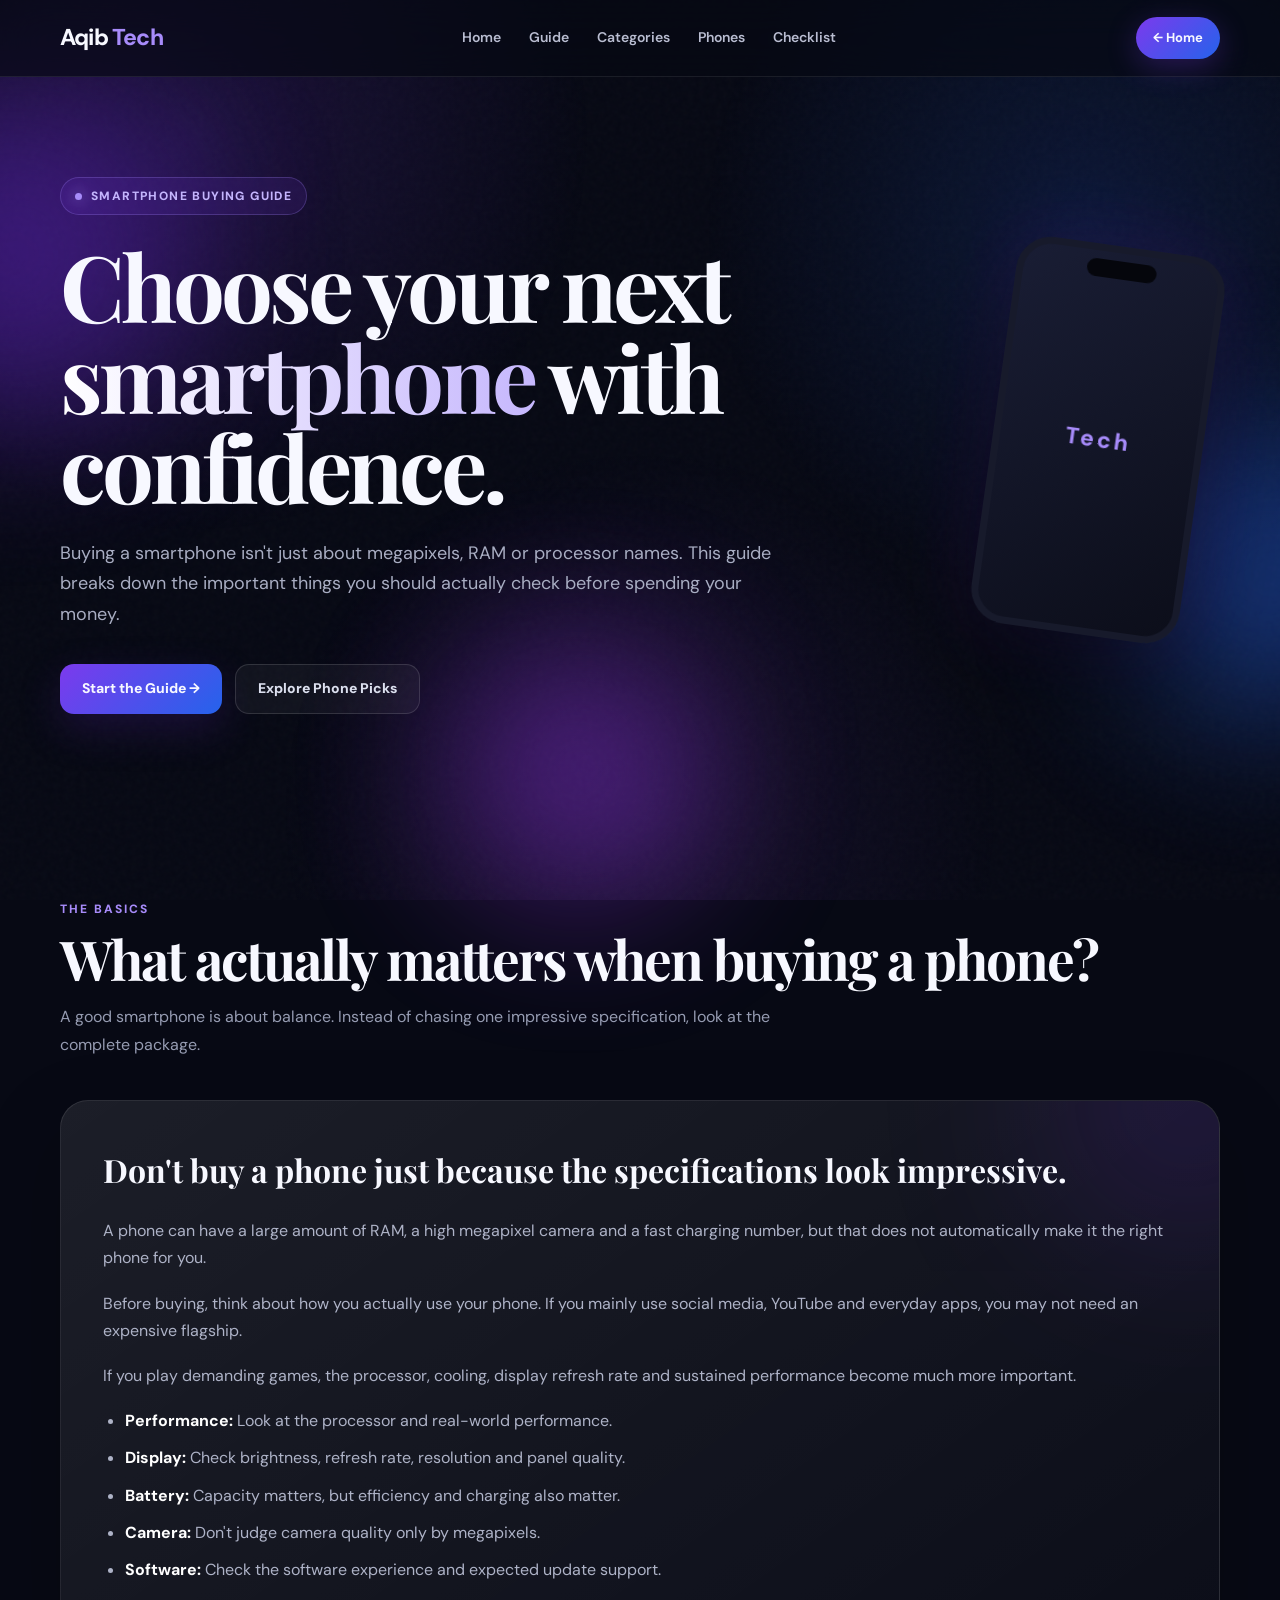
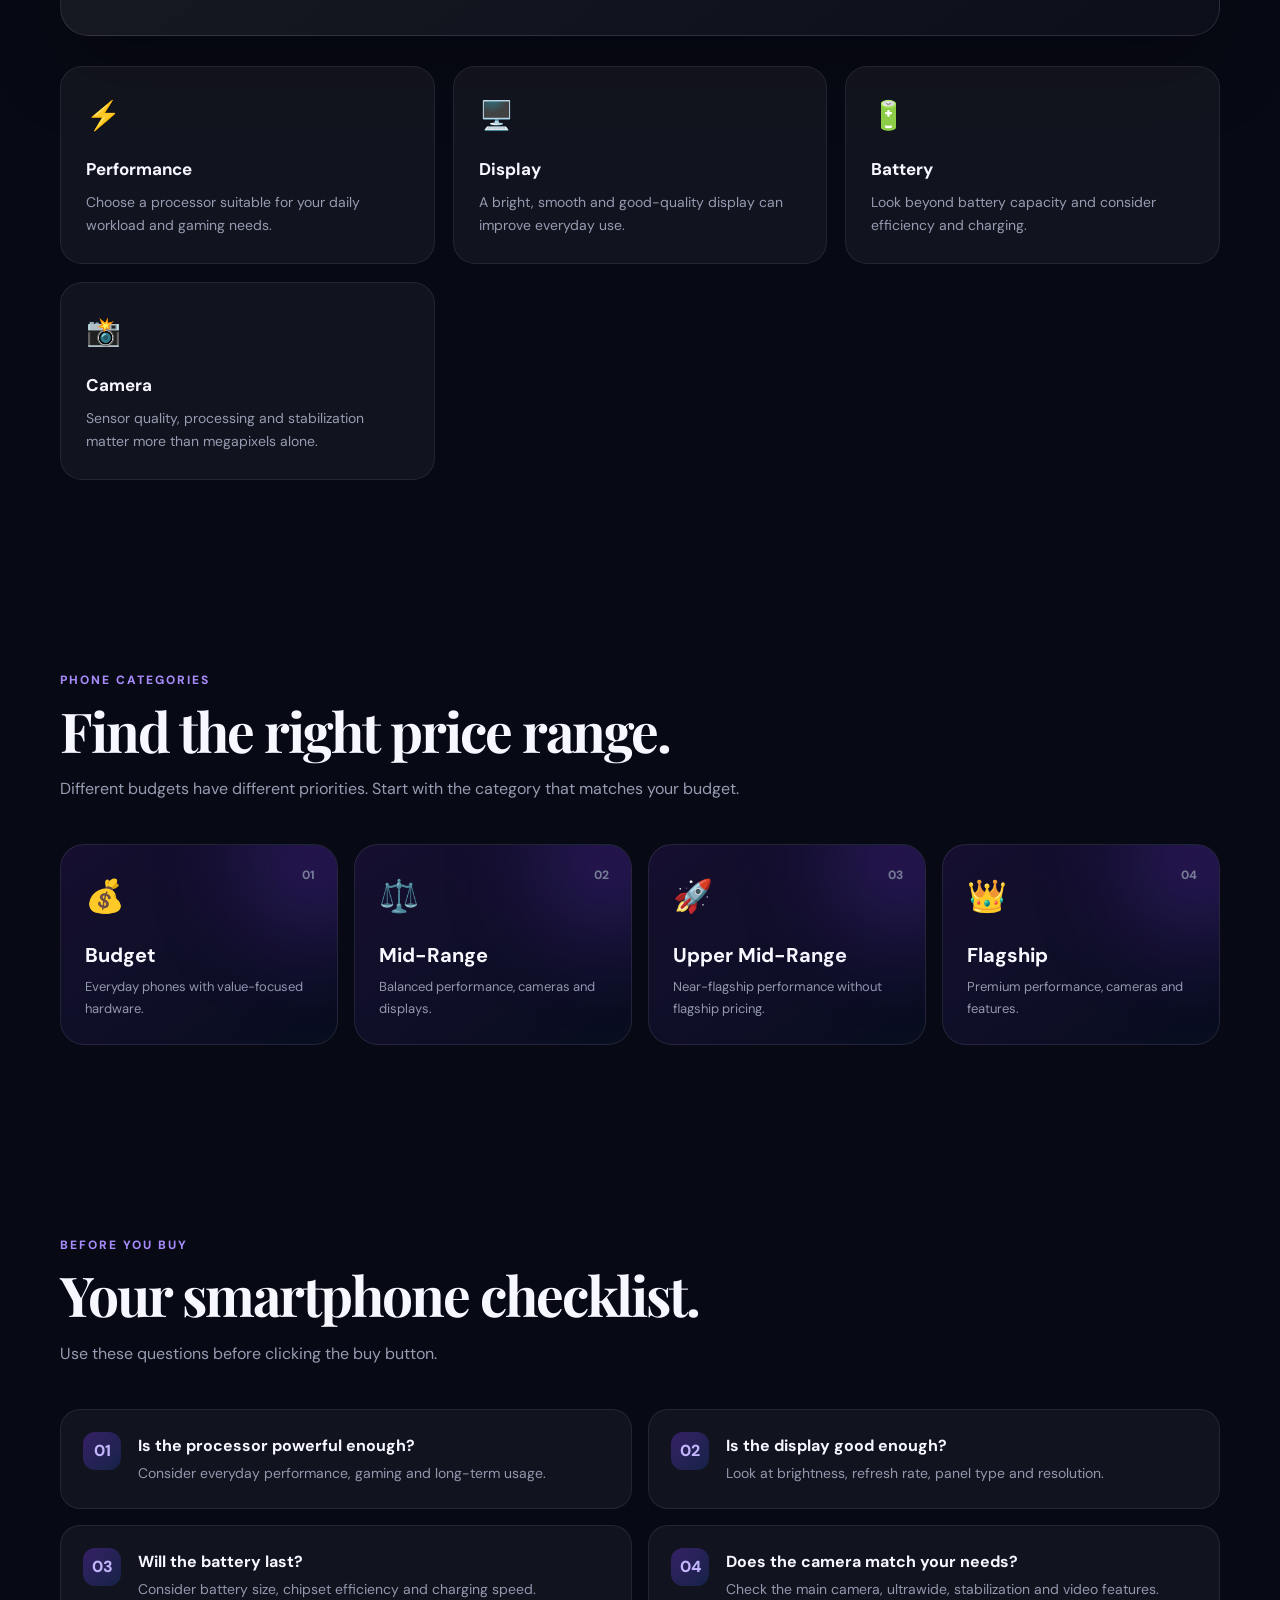
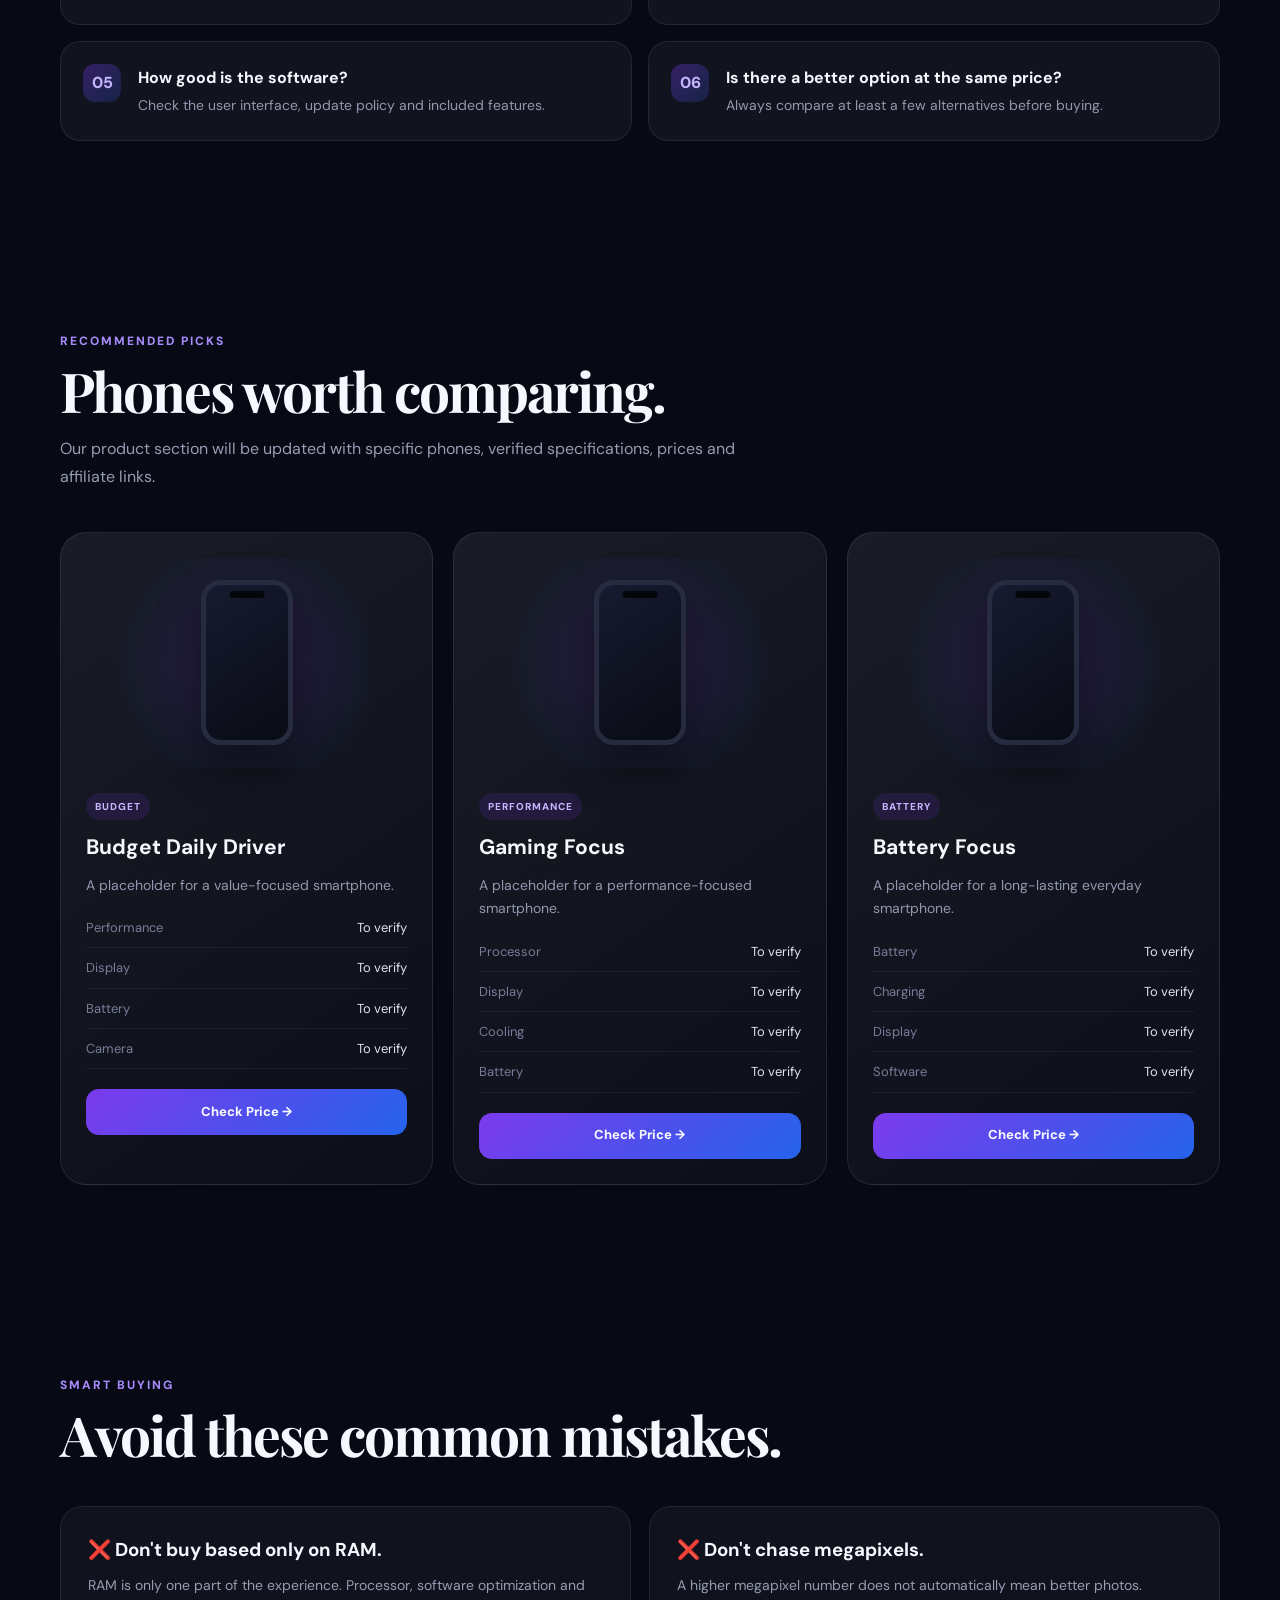
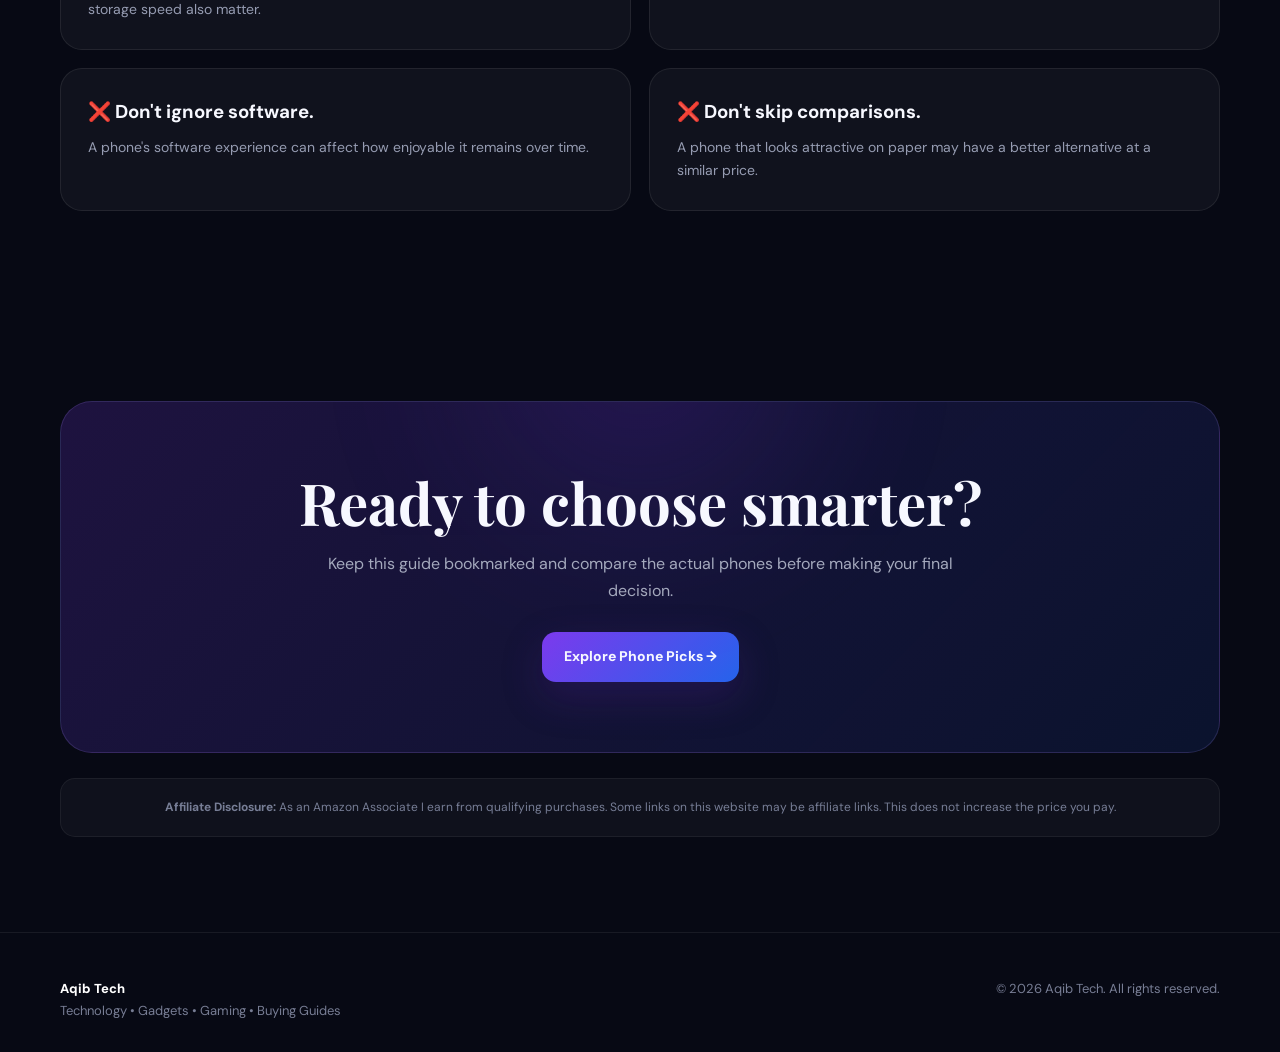
==== commit 01c19e46: "Change 'Aura' to 'Tech' in smartphones.html" ====
--- a/smartphones.html
+++ b/smartphones.html
@@ -454,7 +454,7 @@
 }
 
 .hero-phone::after{
-    content:"AURA";
+    content:"Tech";
 
     position:absolute;
 
@@ -1410,7 +1410,7 @@
 <div class="container nav">
 
 <a href="index.html" class="logo">
-Aqib <span>Aura</span>
+Aqib <span>Tech</span>
 </a>
 
 <nav class="nav-links">
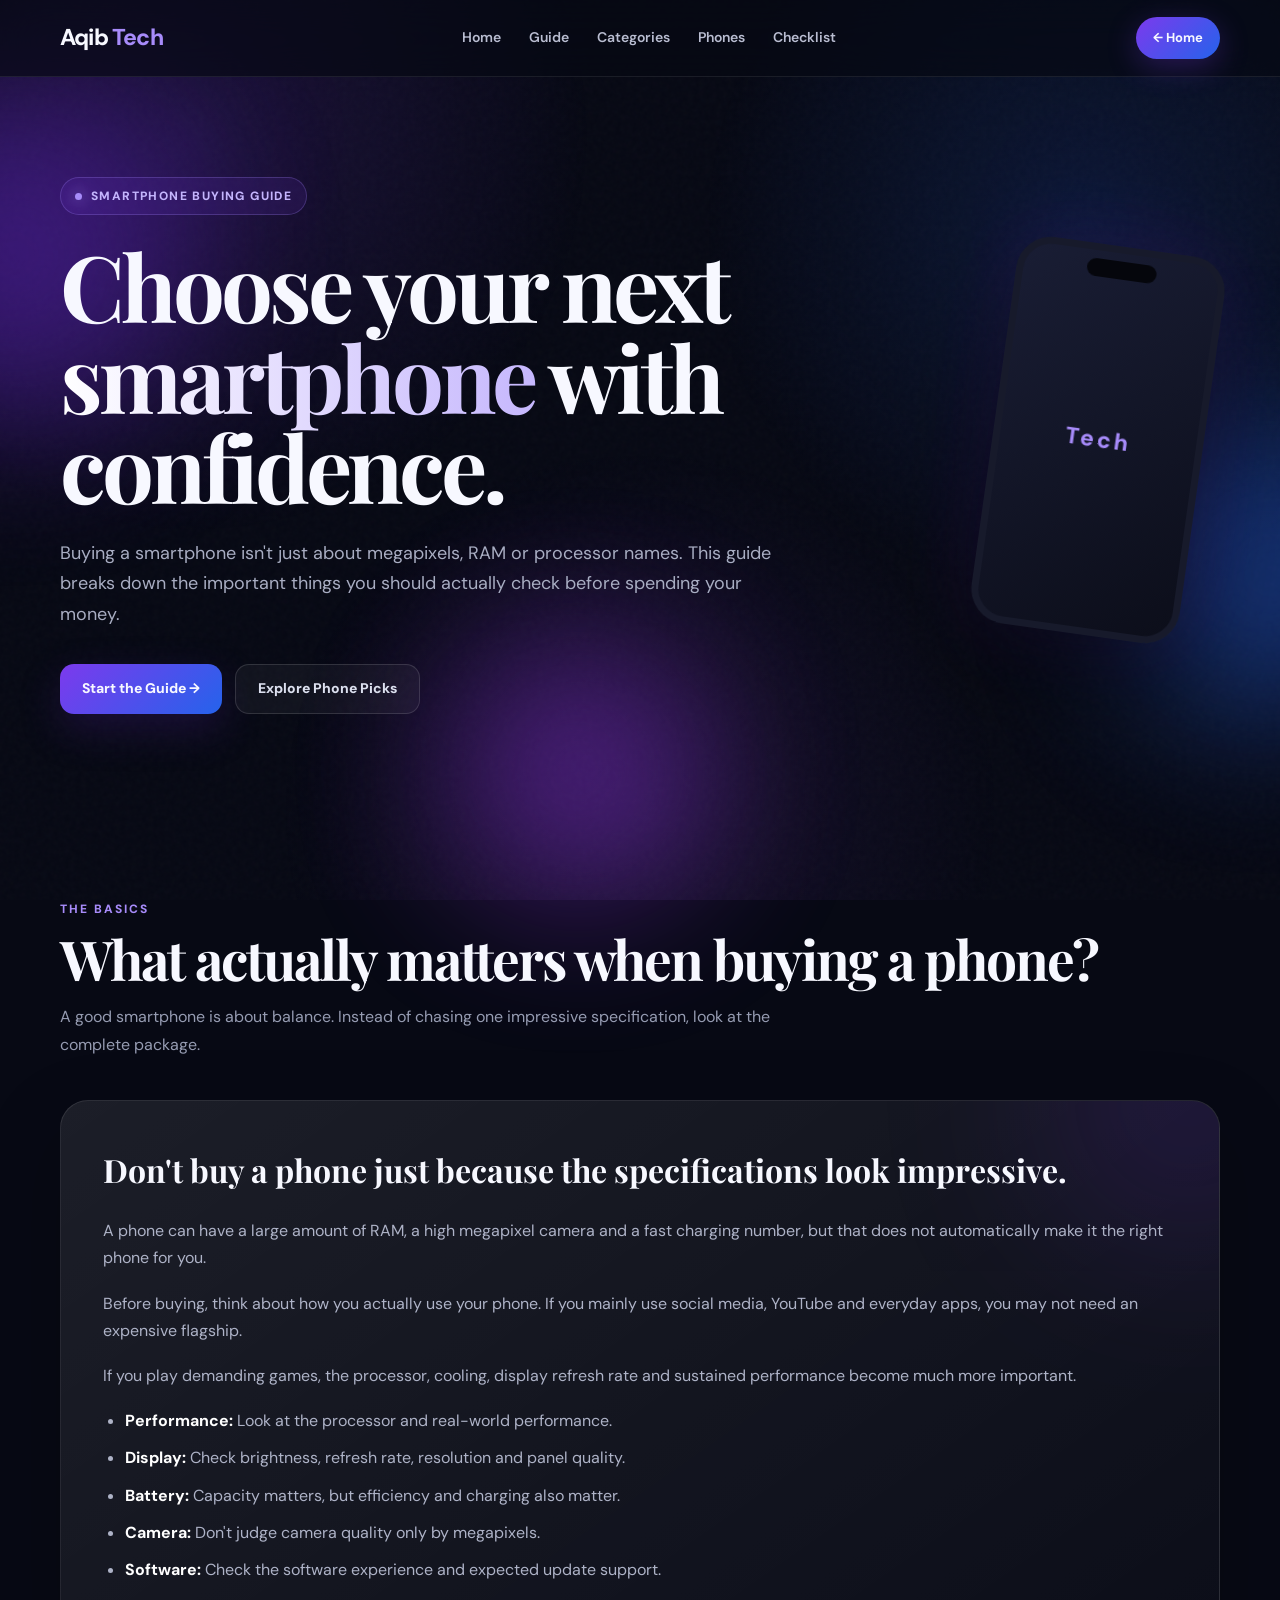
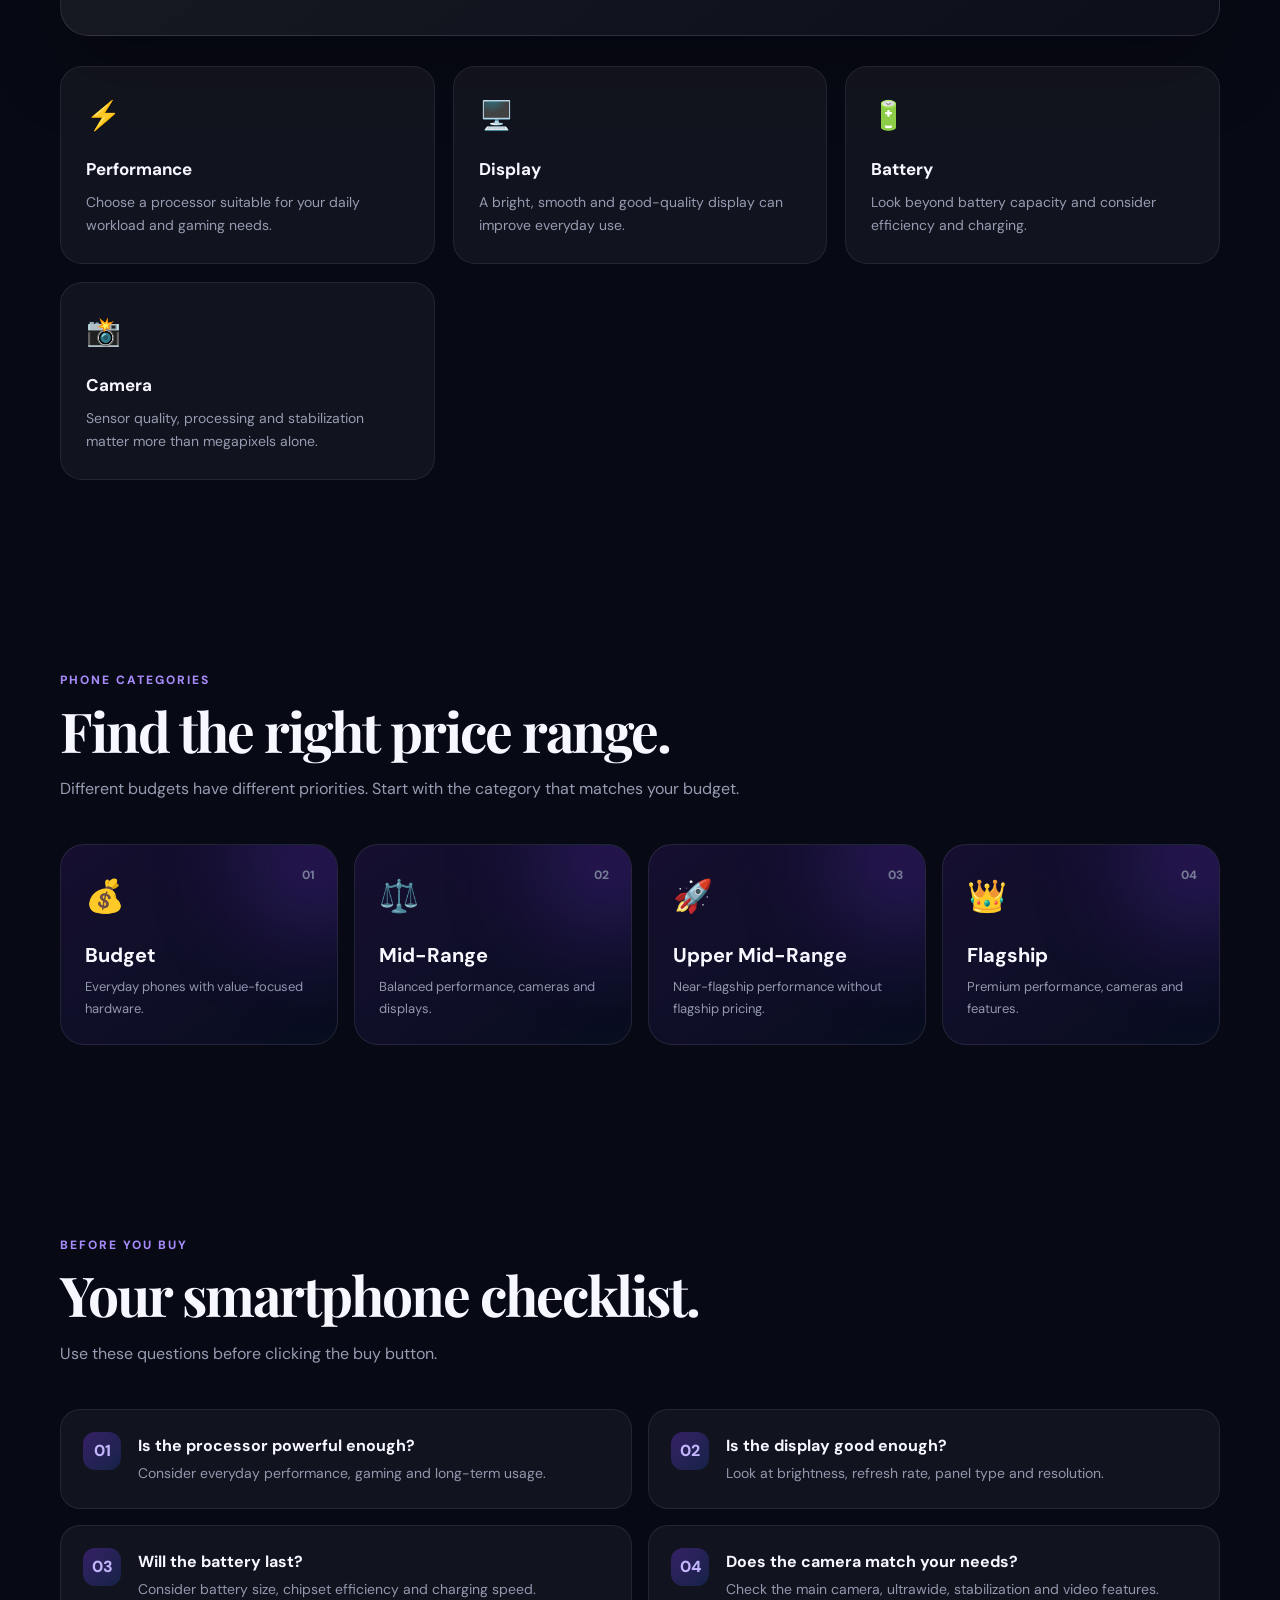
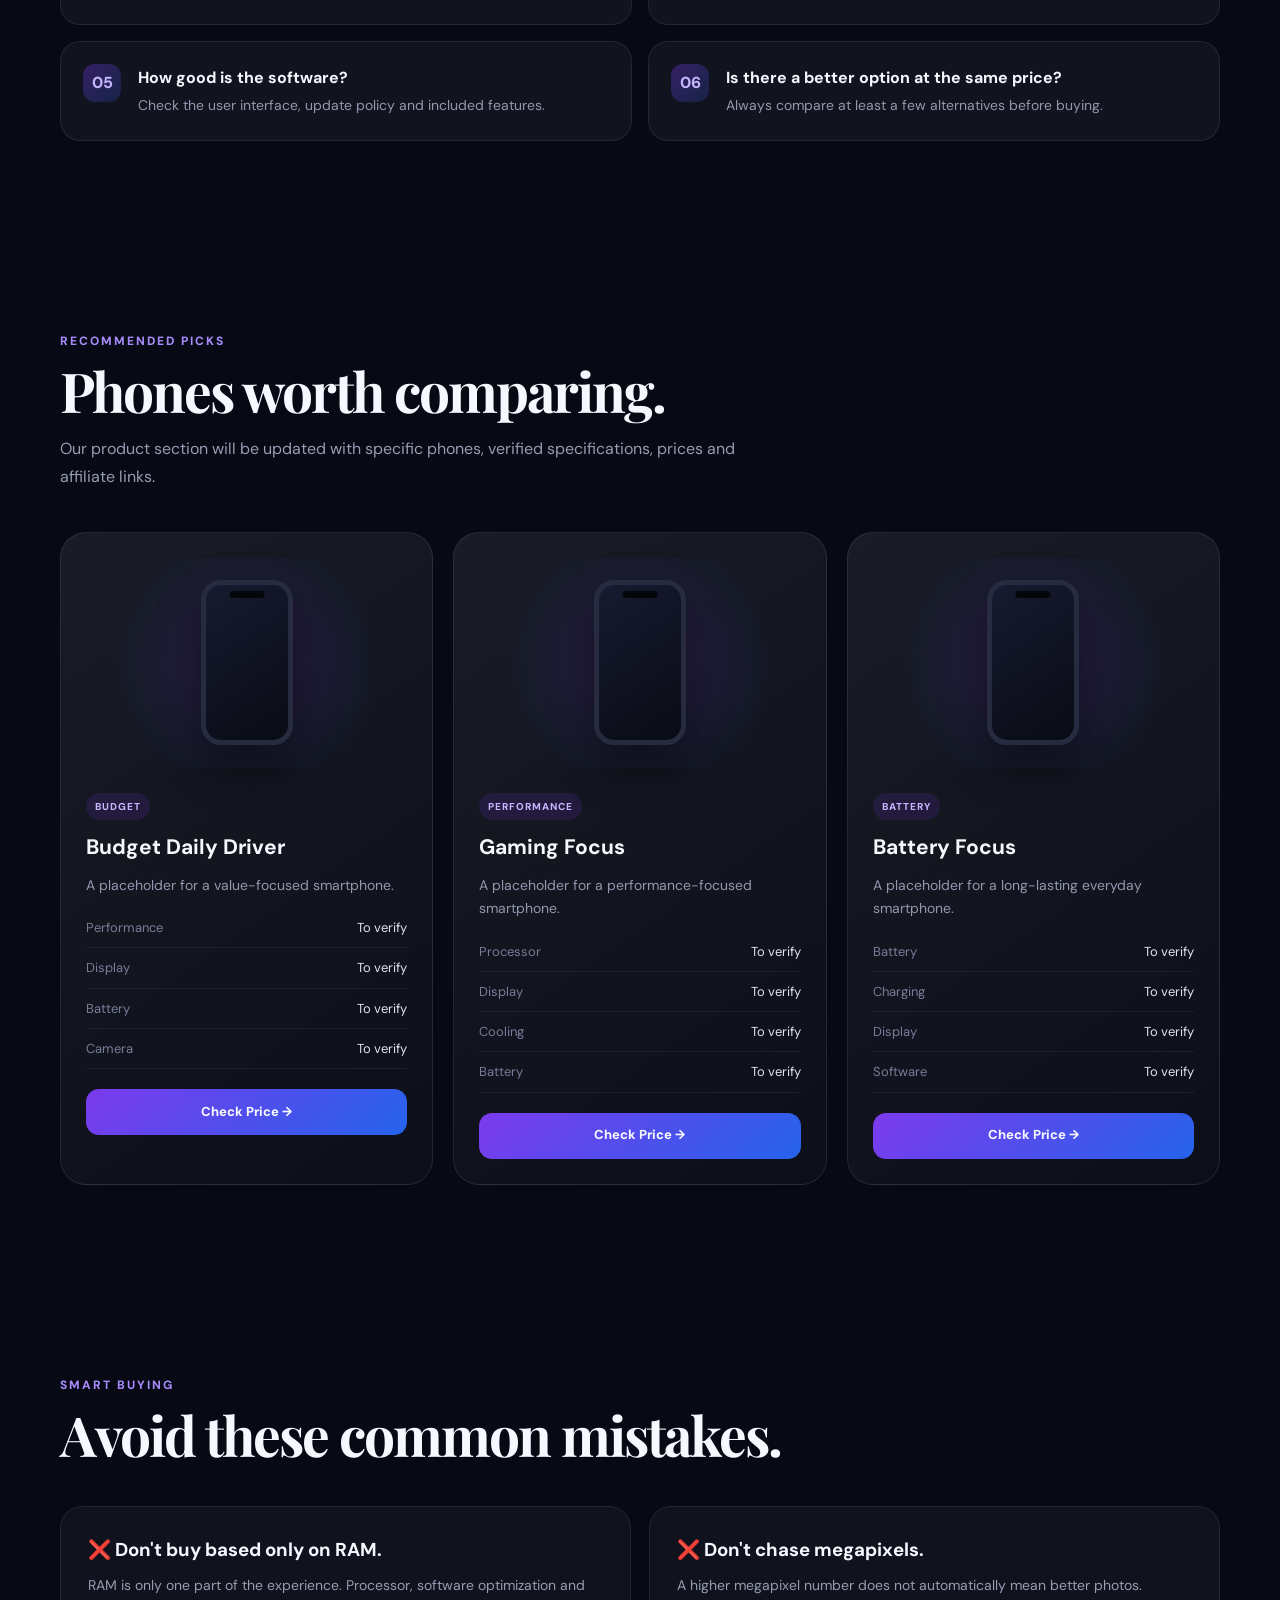
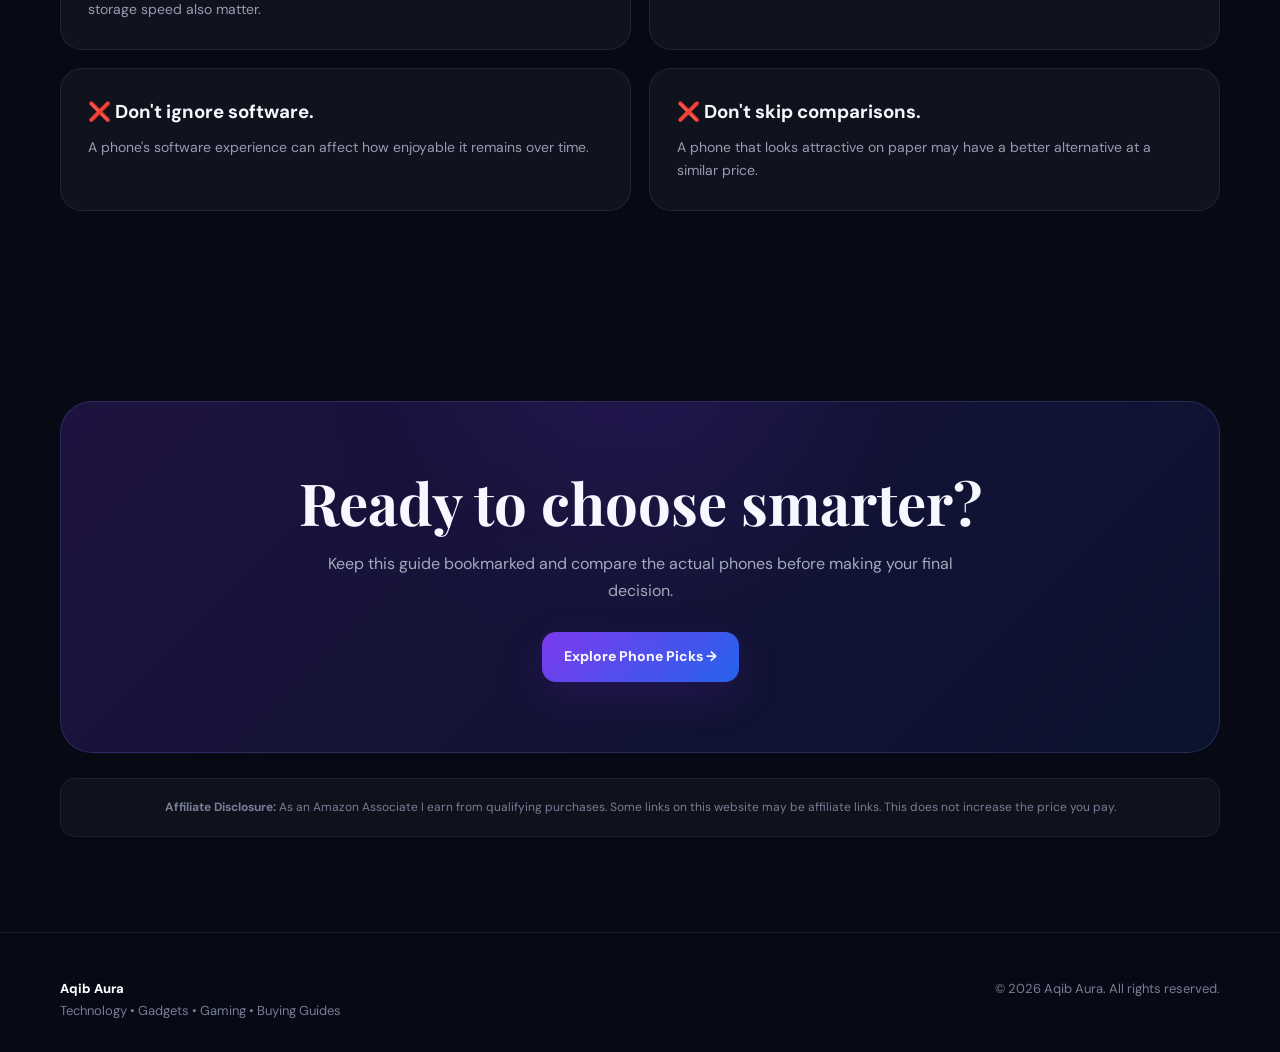
==== commit 4117bf46: "Update branding from Aqib Tech to Aqib Aura" ====
--- a/smartphones.html
+++ b/smartphones.html
@@ -5,13 +5,13 @@
 
 <meta name="viewport" content="width=device-width, initial-scale=1.0">
 
-<meta name="description" content="Aqib Tech smartphone buying guide covering budget phones, performance, displays, cameras, batteries, gaming and what to check before buying a smartphone.">
+<meta name="description" content="Aqib Aura smartphone buying guide covering budget phones, performance, displays, cameras, batteries, gaming and what to check before buying a smartphone.">
 
 <meta name="robots" content="index,follow">
 
 <meta name="theme-color" content="#080b18">
 
-<title>Smartphone Buying Guide | Aqib Tech</title>
+<title>Smartphone Buying Guide | Aqib Aura</title>
 
 <link rel="preconnect" href="https://fonts.googleapis.com">
 <link rel="preconnect" href="https://fonts.gstatic.com" crossorigin>
@@ -2288,7 +2288,7 @@
 
 <div>
 <span class="footer-logo">
-Aqib Tech
+Aqib Aura
 </span>
 
 <br>
@@ -2298,7 +2298,7 @@
 </div>
 
 <div>
-© 2026 Aqib Tech. All rights reserved.
+© 2026 Aqib Aura. All rights reserved.
 </div>
 
 </div>
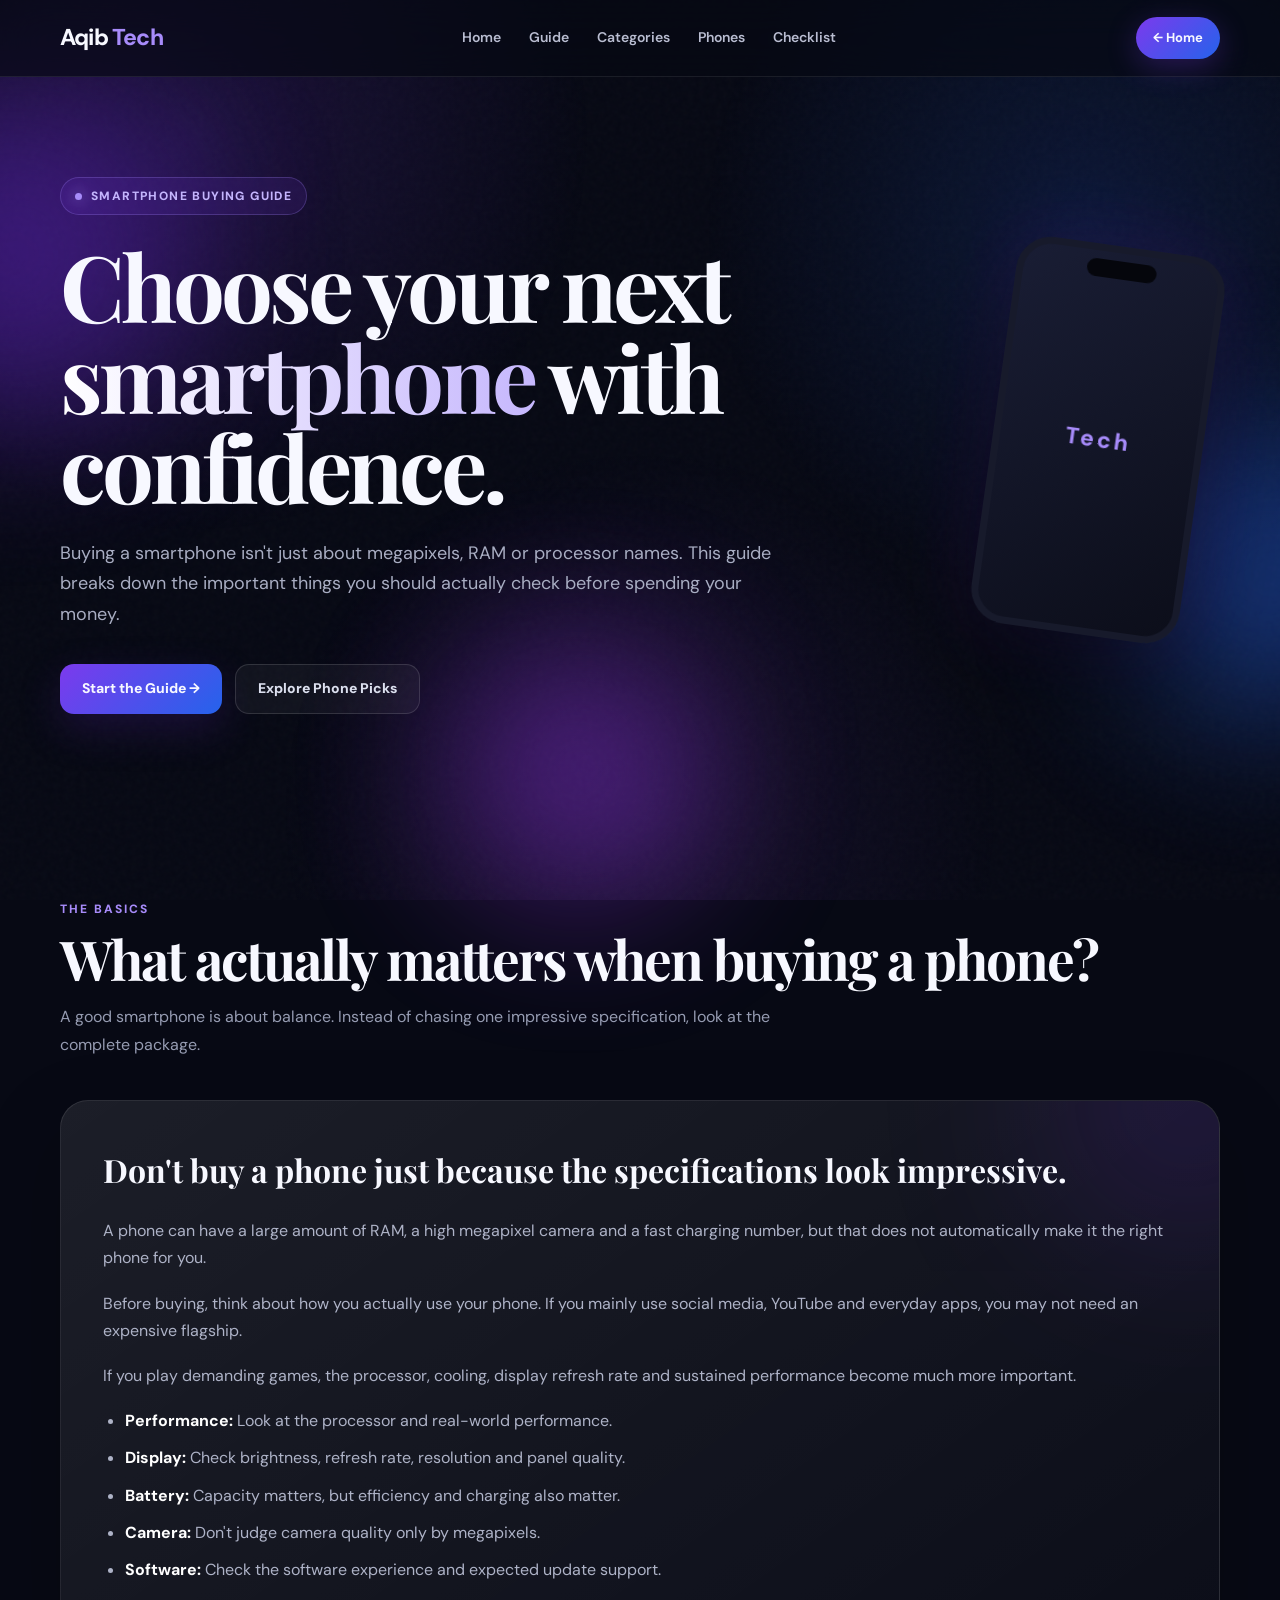
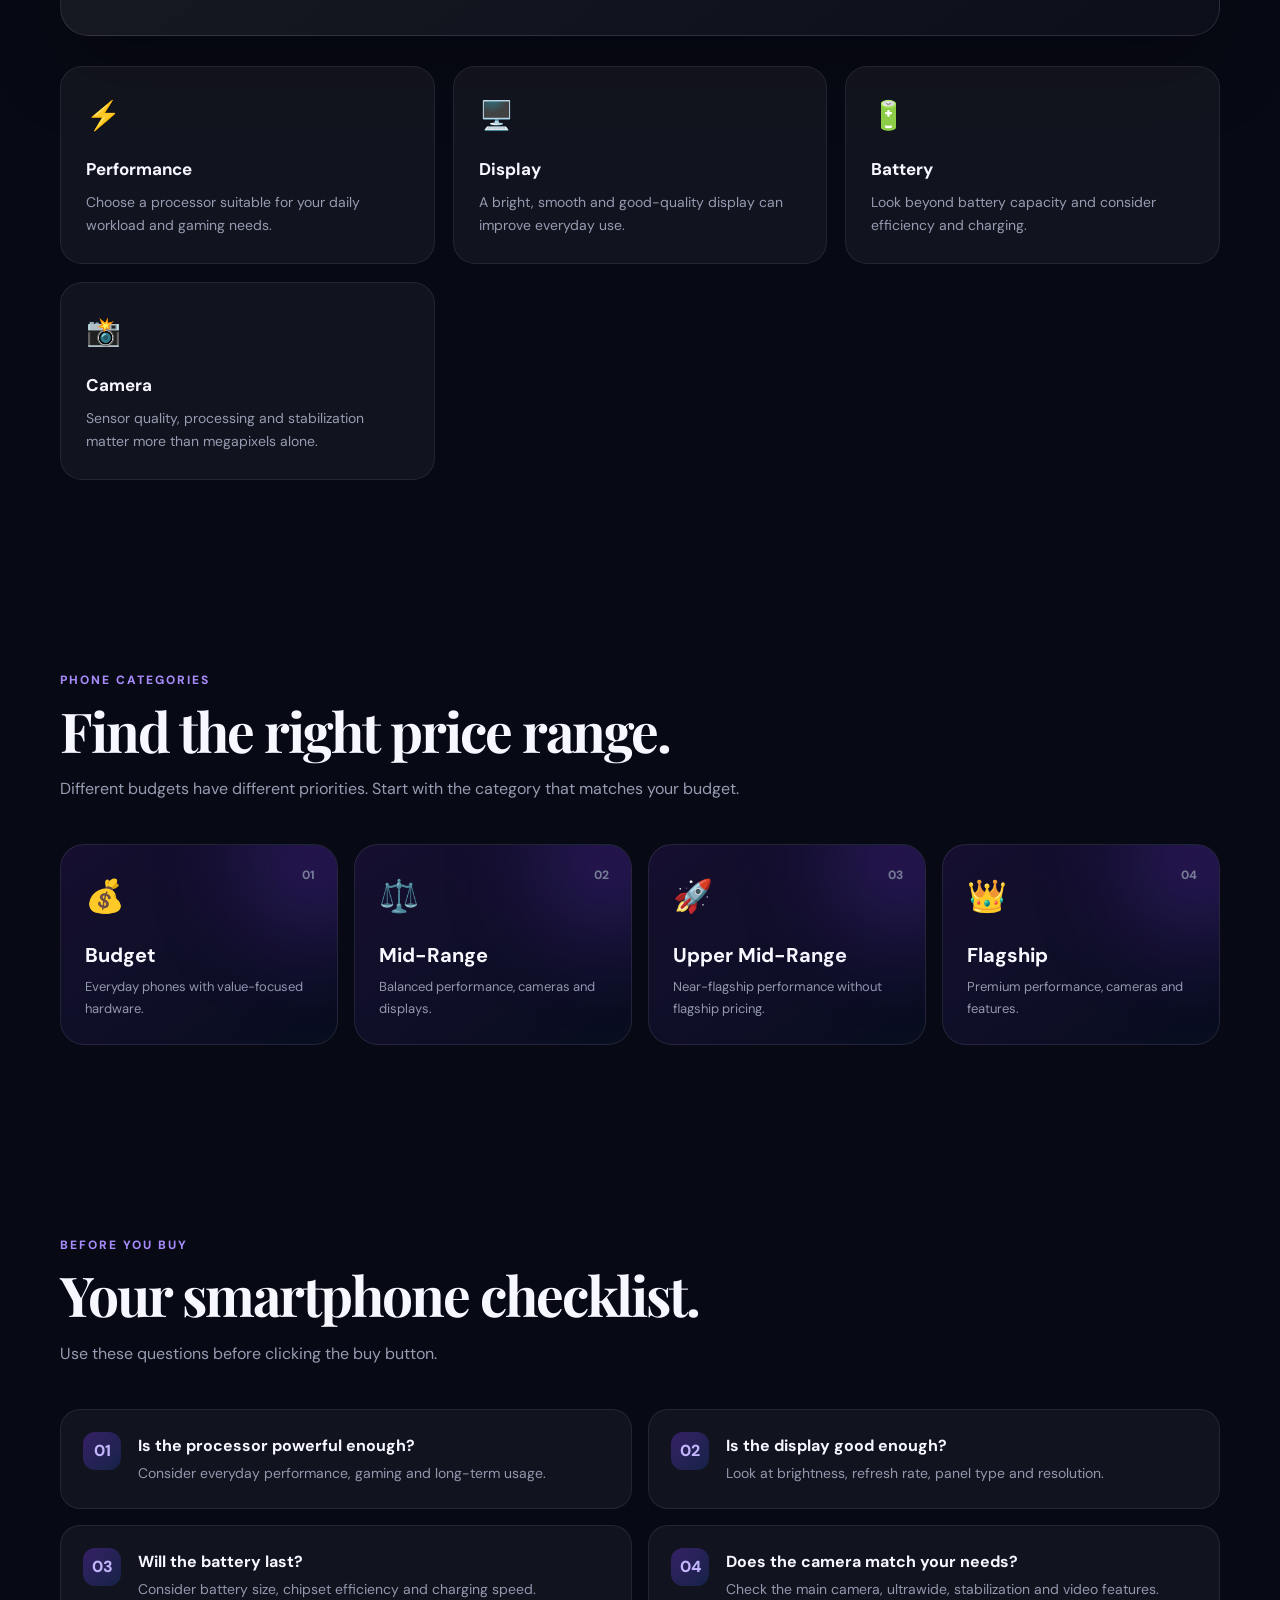
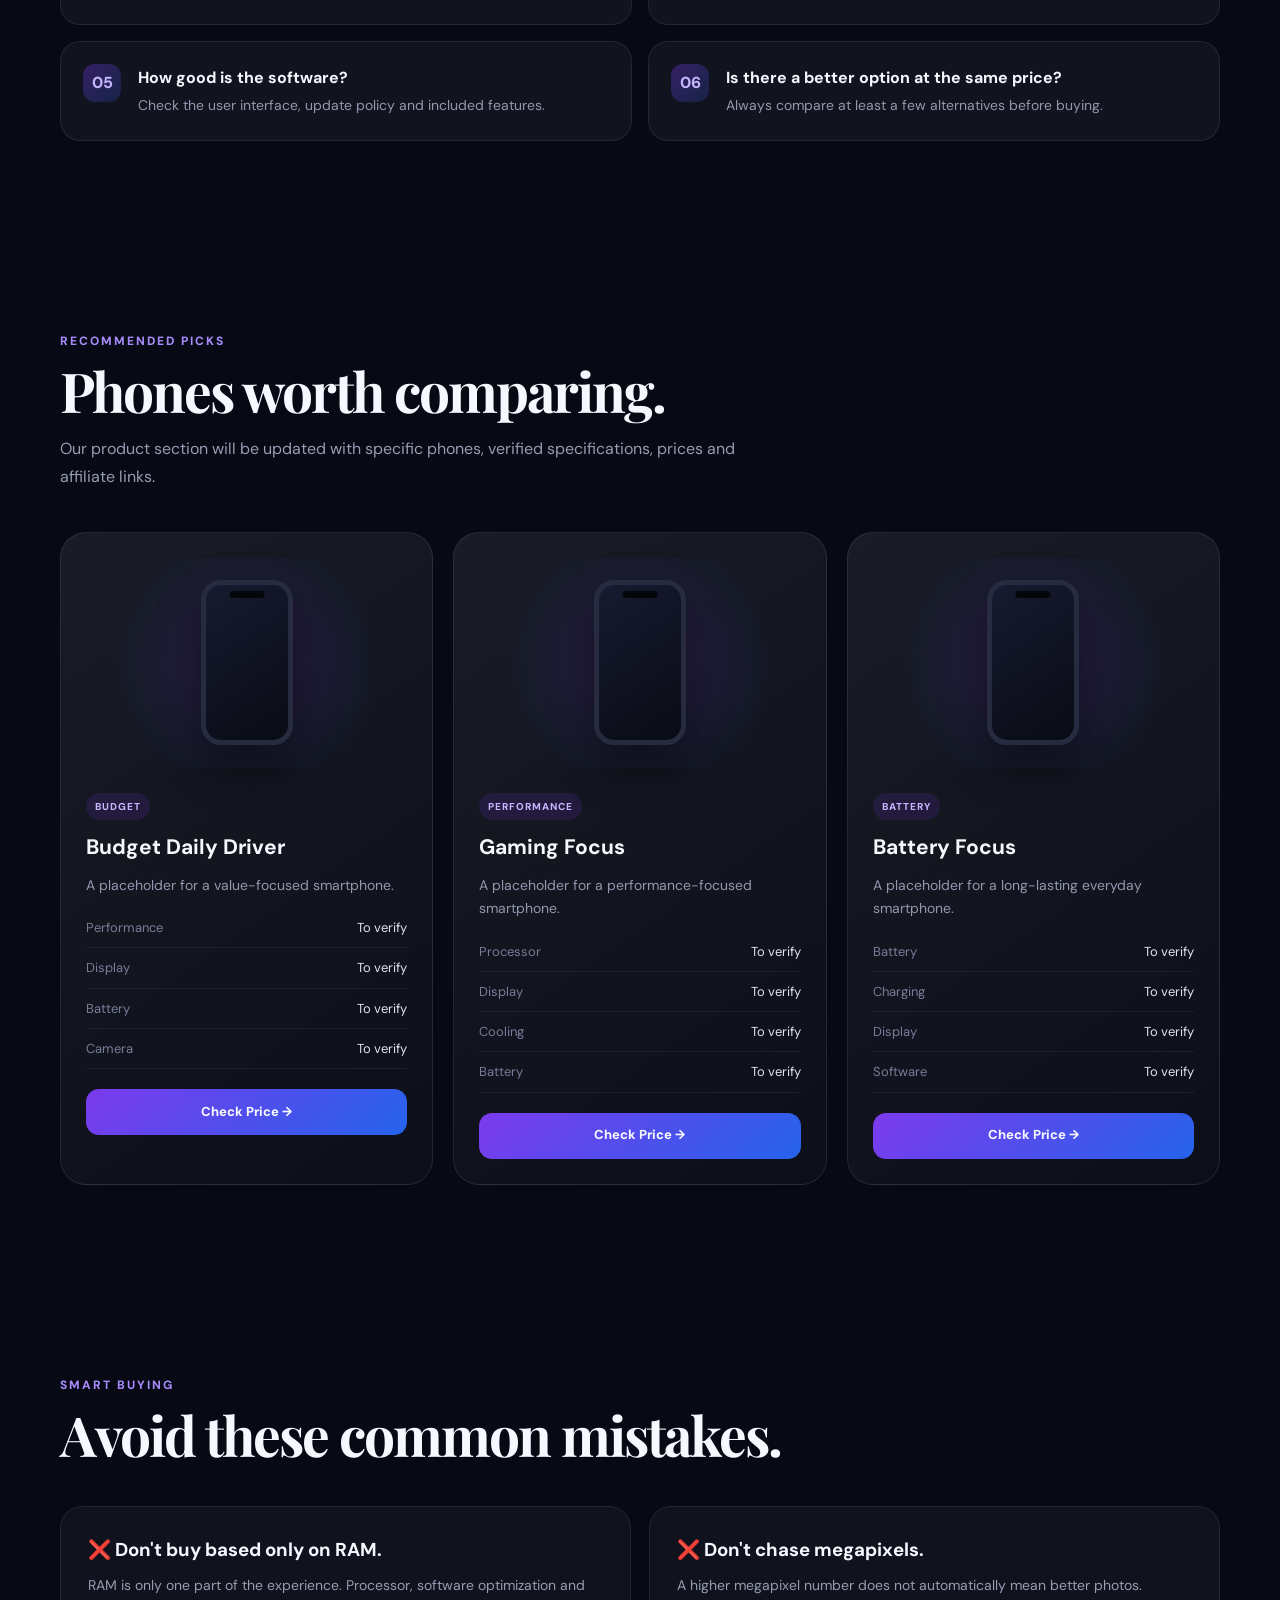
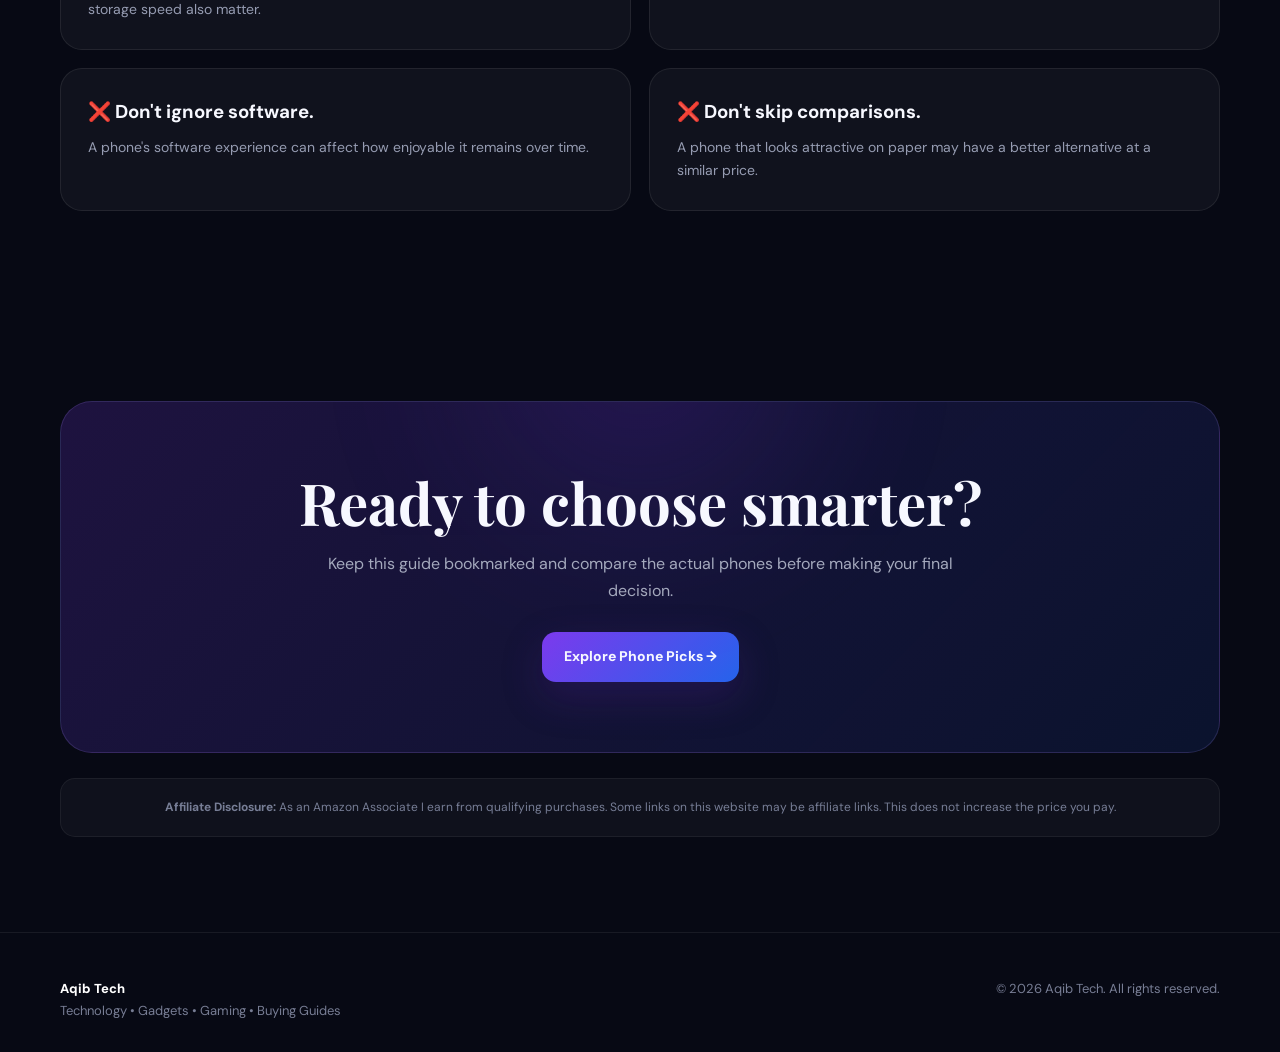
==== commit 82accd55: "Rebrand website to Aqib Tech" ====
--- a/smartphones.html
+++ b/smartphones.html
@@ -5,13 +5,13 @@
 
 <meta name="viewport" content="width=device-width, initial-scale=1.0">
 
-<meta name="description" content="Aqib Aura smartphone buying guide covering budget phones, performance, displays, cameras, batteries, gaming and what to check before buying a smartphone.">
+<meta name="description" content="Aqib Tech smartphone buying guide covering budget phones, performance, displays, cameras, batteries, gaming and what to check before buying a smartphone.">
 
 <meta name="robots" content="index,follow">
 
 <meta name="theme-color" content="#080b18">
 
-<title>Smartphone Buying Guide | Aqib Aura</title>
+<title>Smartphone Buying Guide | Aqib Tech</title>
 
 <link rel="preconnect" href="https://fonts.googleapis.com">
 <link rel="preconnect" href="https://fonts.gstatic.com" crossorigin>
@@ -2288,7 +2288,7 @@
 
 <div>
 <span class="footer-logo">
-Aqib Aura
+Aqib Tech
 </span>
 
 <br>
@@ -2298,7 +2298,7 @@
 </div>
 
 <div>
-© 2026 Aqib Aura. All rights reserved.
+© 2026 Aqib Tech. All rights reserved.
 </div>
 
 </div>
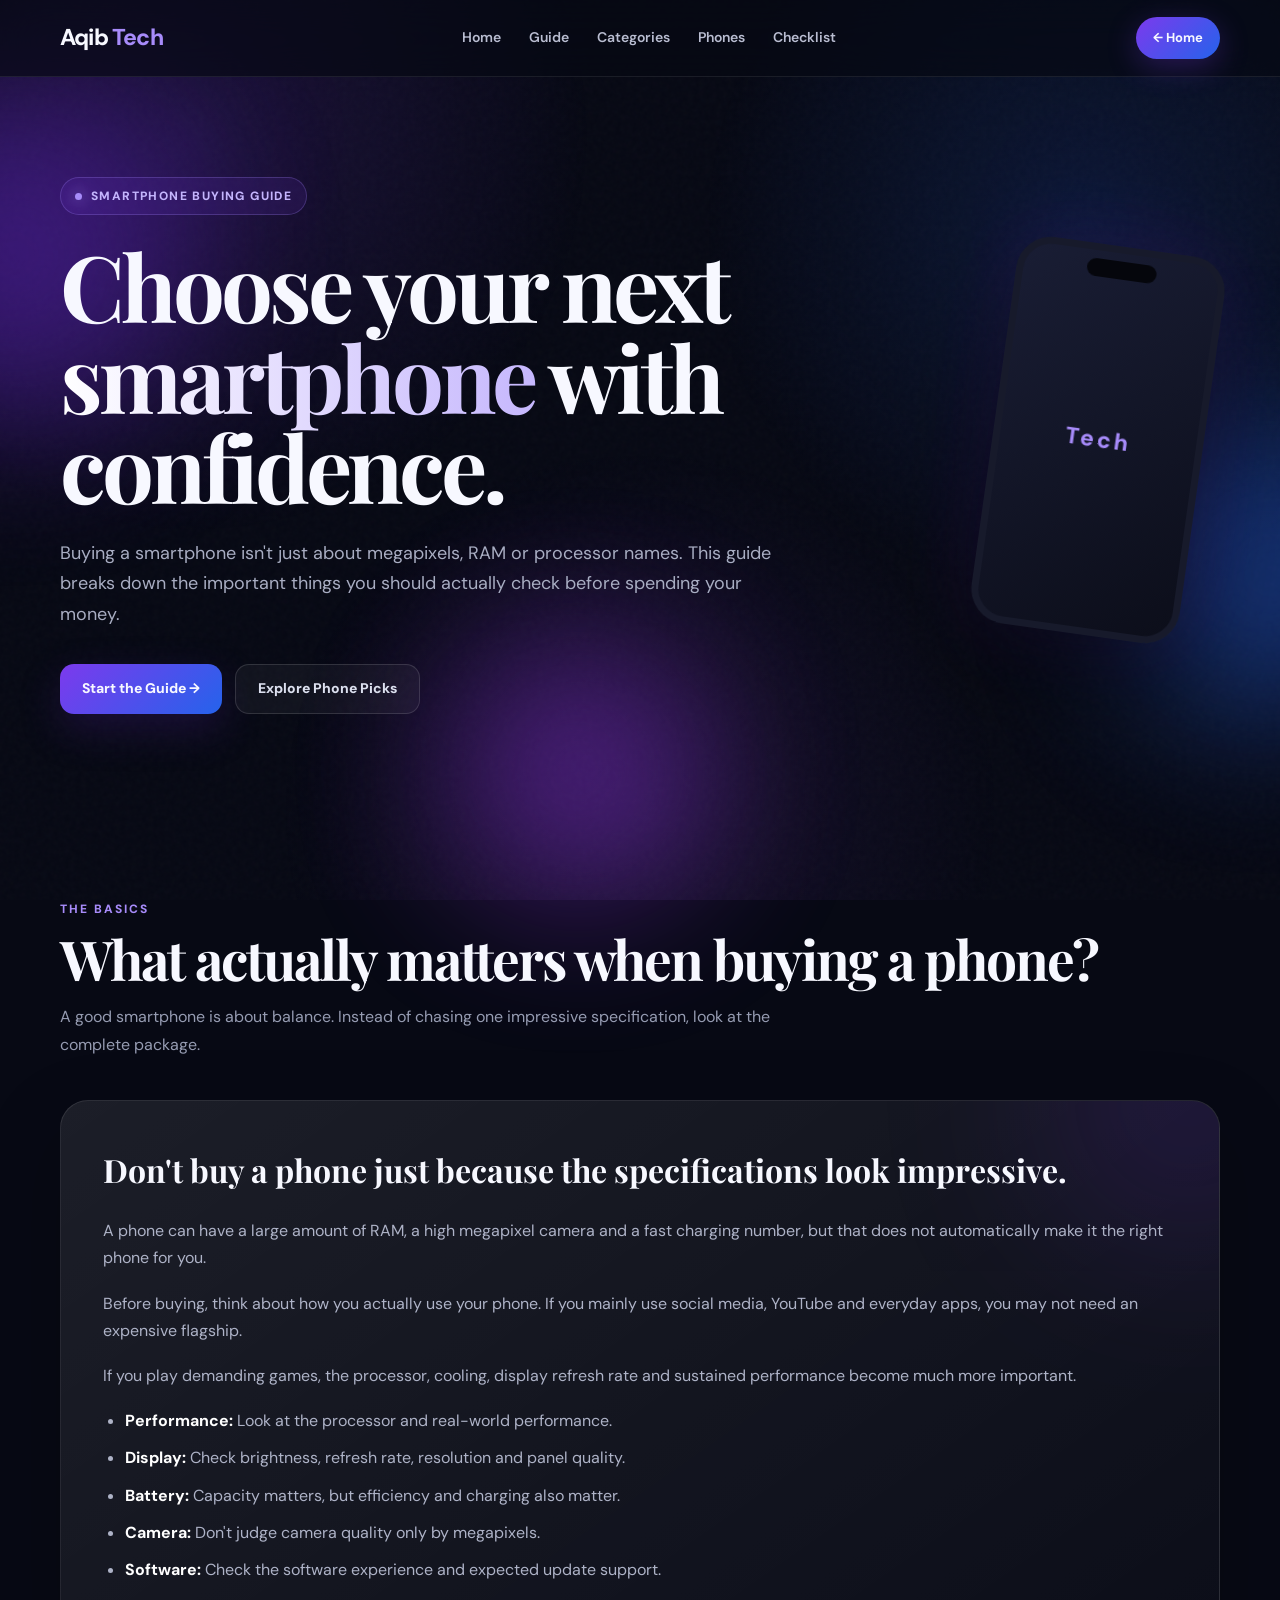
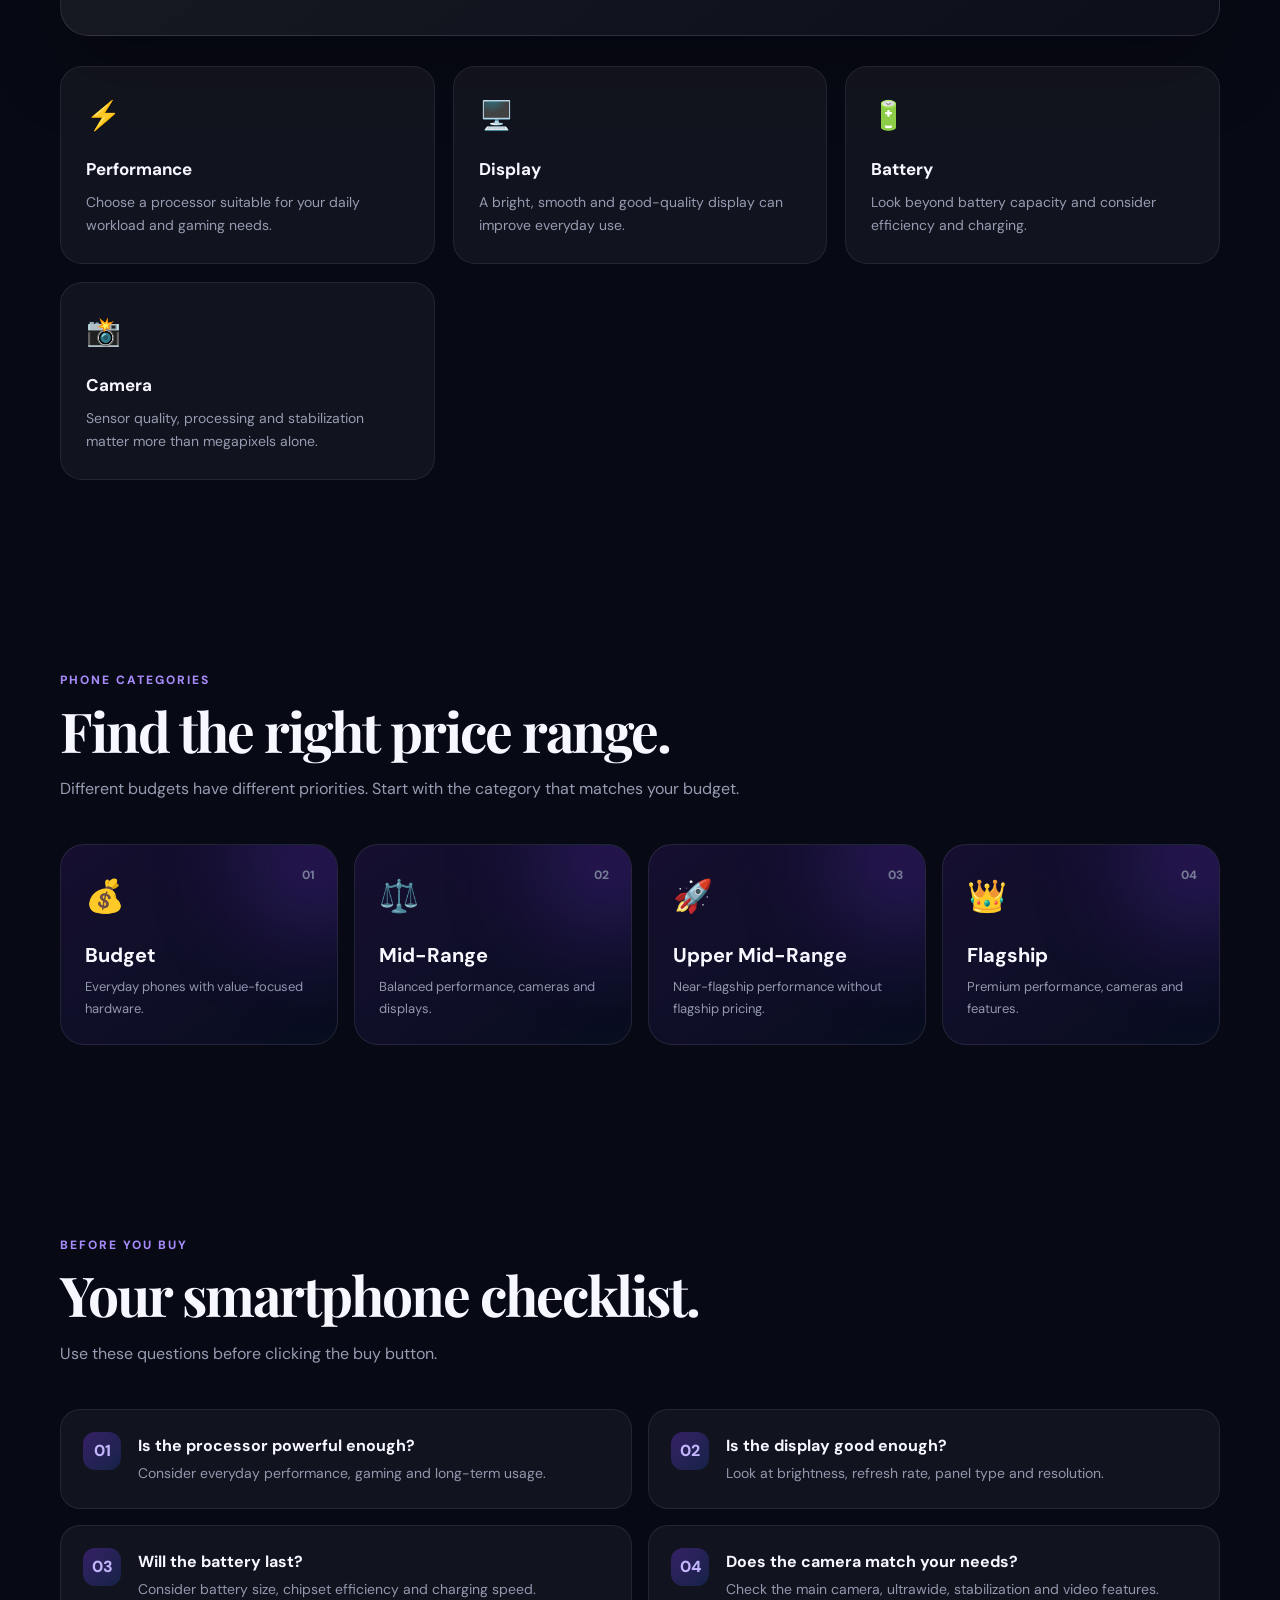
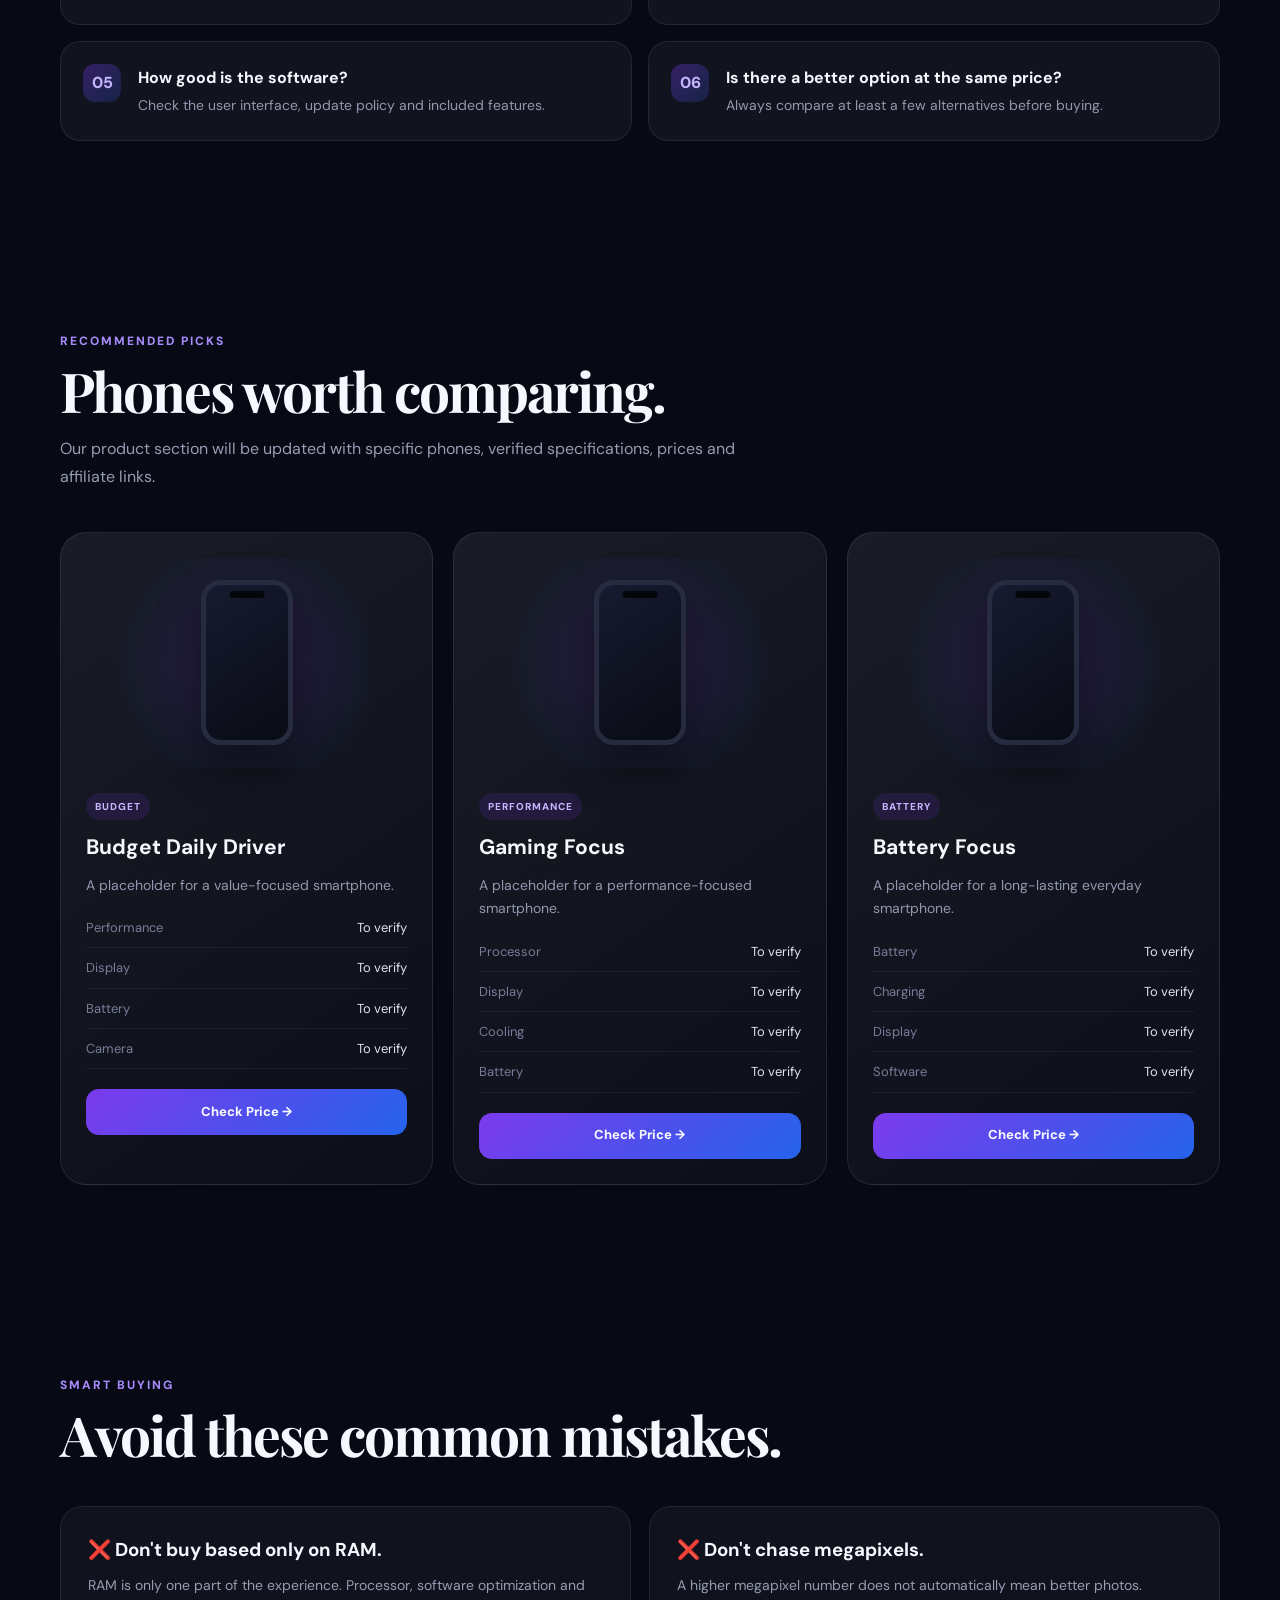
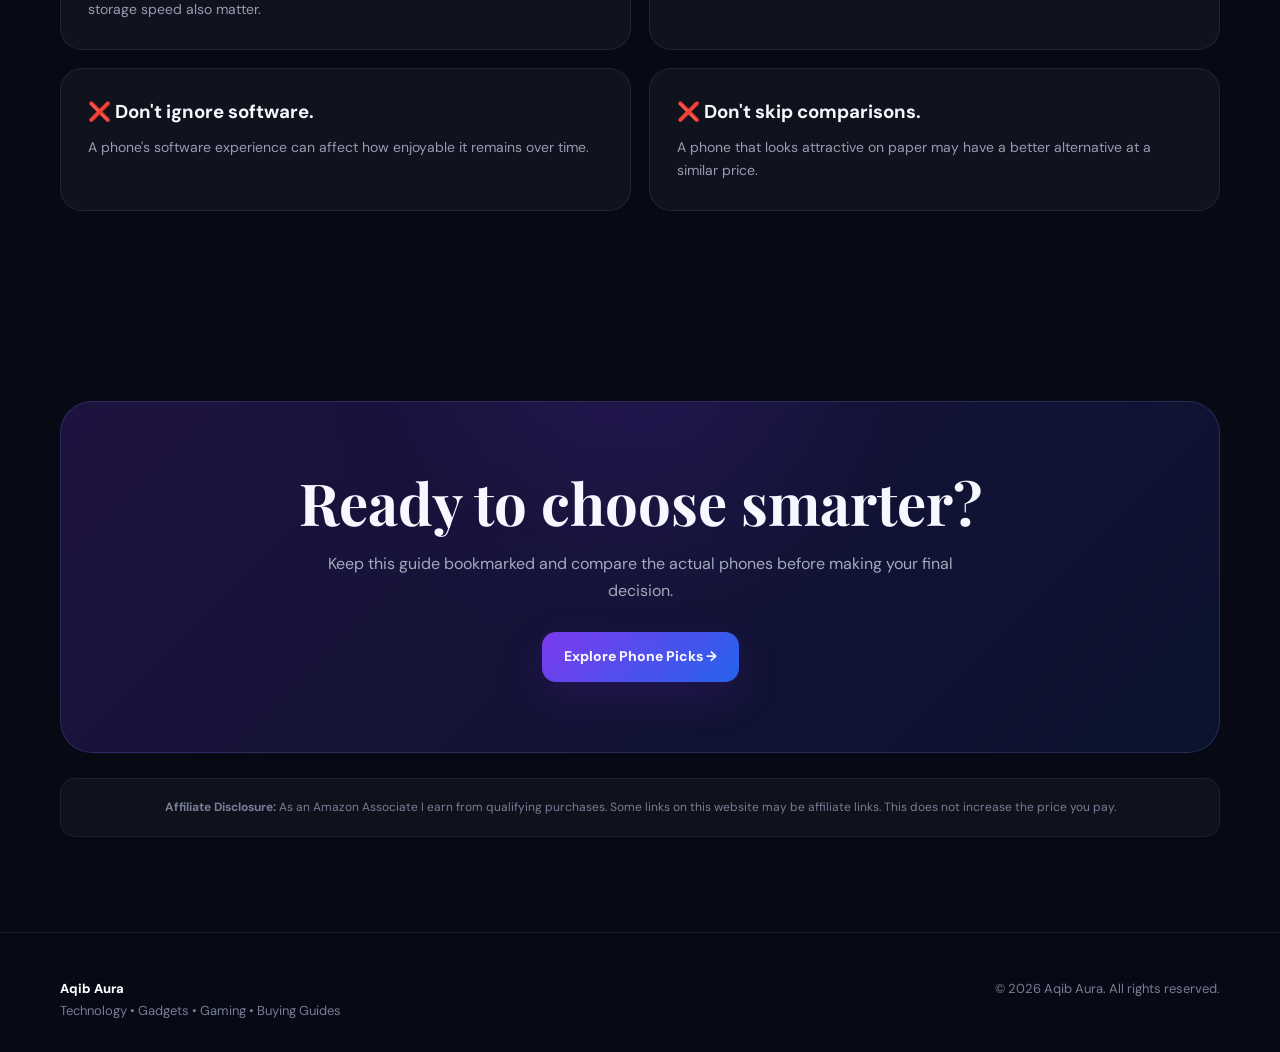
==== commit 2fb8e919: "Update branding from Aqib Tech to Aqib Aura" ====
--- a/smartphones.html
+++ b/smartphones.html
@@ -5,13 +5,13 @@
 
 <meta name="viewport" content="width=device-width, initial-scale=1.0">
 
-<meta name="description" content="Aqib Tech smartphone buying guide covering budget phones, performance, displays, cameras, batteries, gaming and what to check before buying a smartphone.">
+<meta name="description" content="Aqib Aura smartphone buying guide covering budget phones, performance, displays, cameras, batteries, gaming and what to check before buying a smartphone.">
 
 <meta name="robots" content="index,follow">
 
 <meta name="theme-color" content="#080b18">
 
-<title>Smartphone Buying Guide | Aqib Tech</title>
+<title>Smartphone Buying Guide | Aqib Aura</title>
 
 <link rel="preconnect" href="https://fonts.googleapis.com">
 <link rel="preconnect" href="https://fonts.gstatic.com" crossorigin>
@@ -2288,7 +2288,7 @@
 
 <div>
 <span class="footer-logo">
-Aqib Tech
+Aqib Aura
 </span>
 
 <br>
@@ -2298,7 +2298,7 @@
 </div>
 
 <div>
-© 2026 Aqib Tech. All rights reserved.
+© 2026 Aqib Aura. All rights reserved.
 </div>
 
 </div>
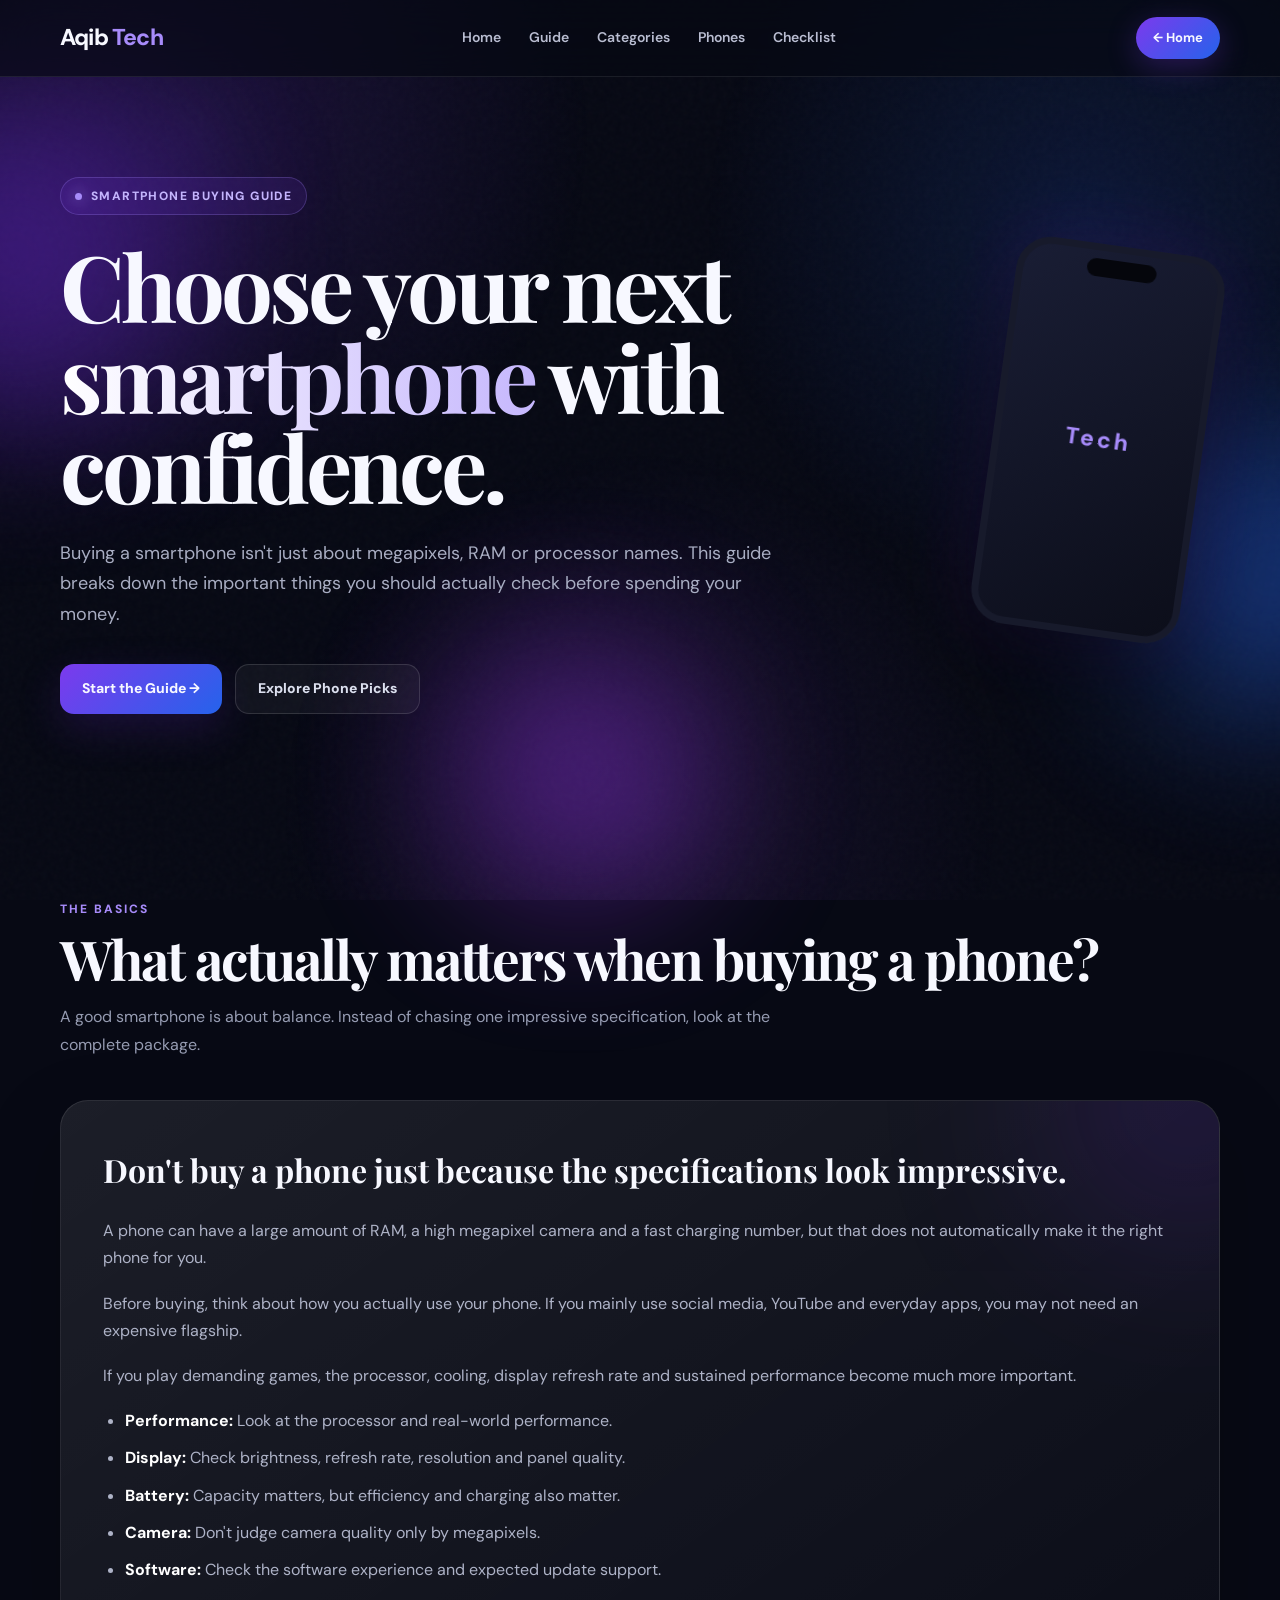
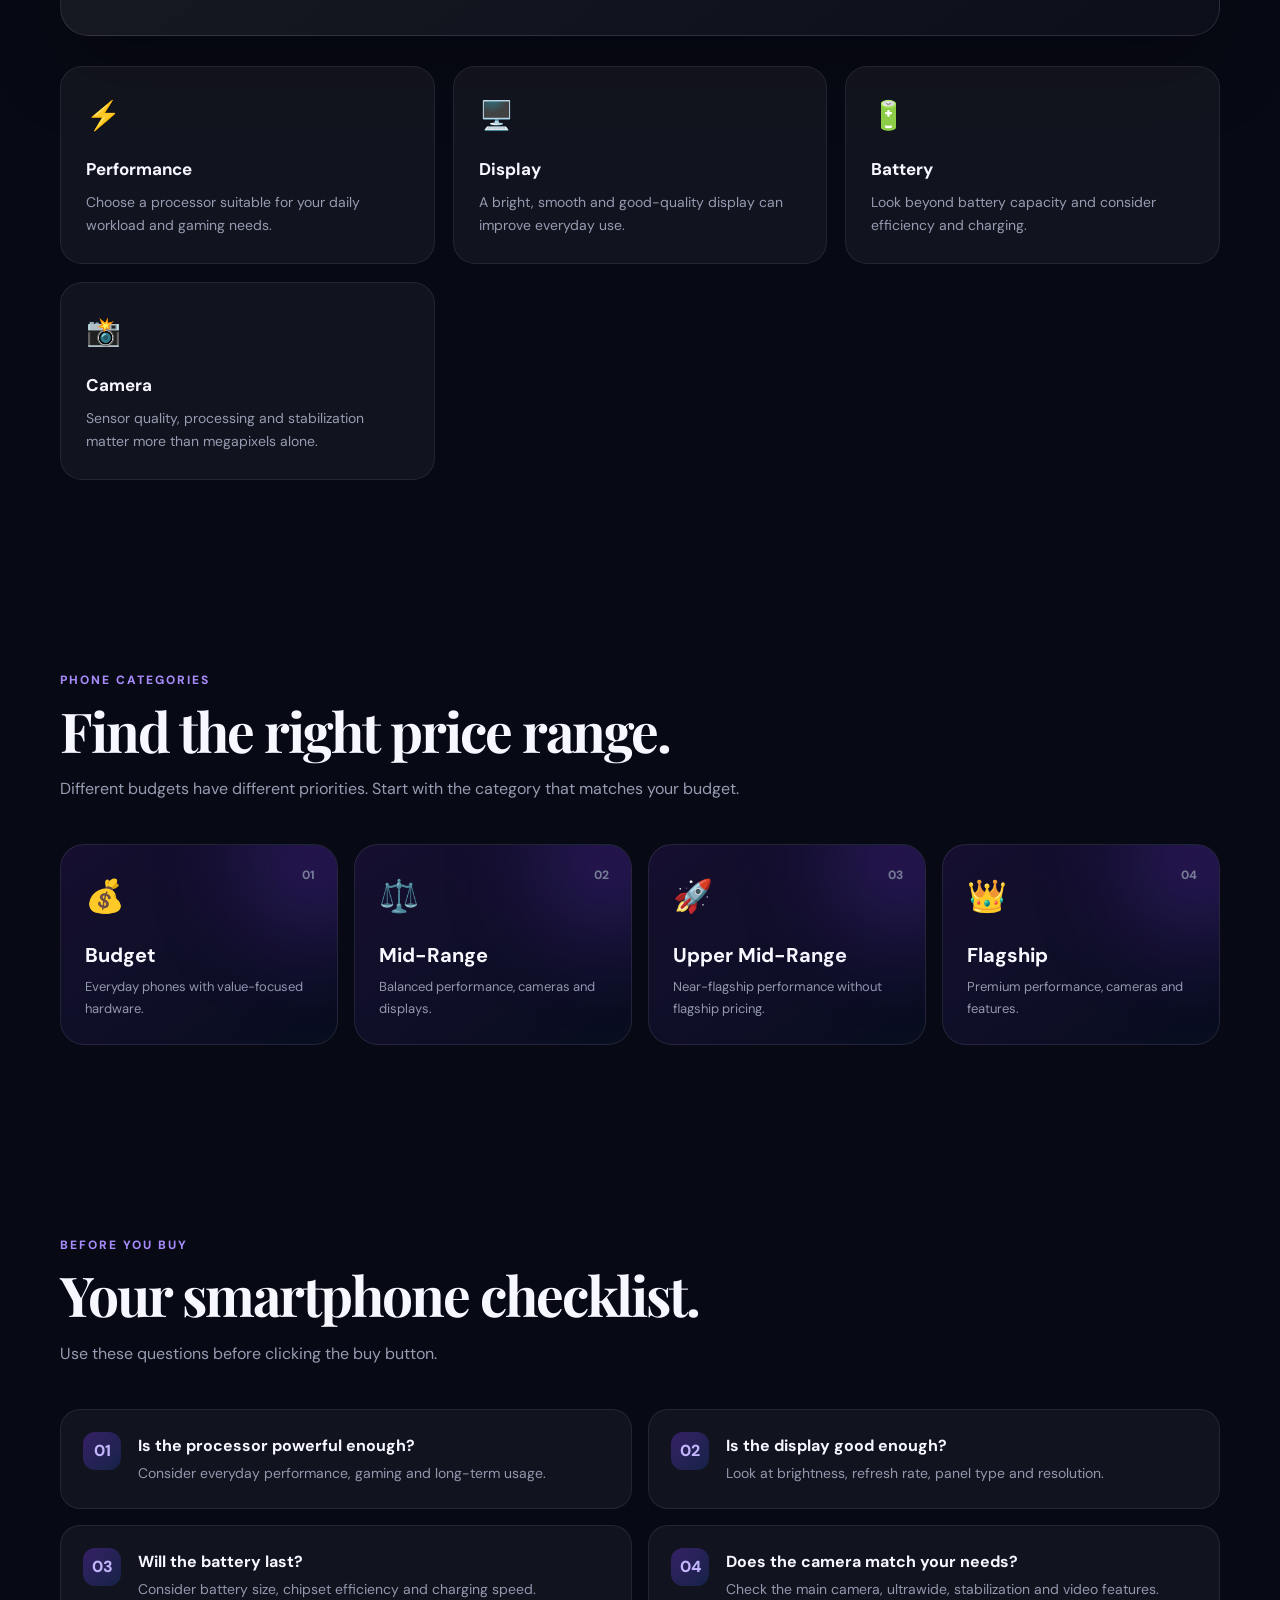
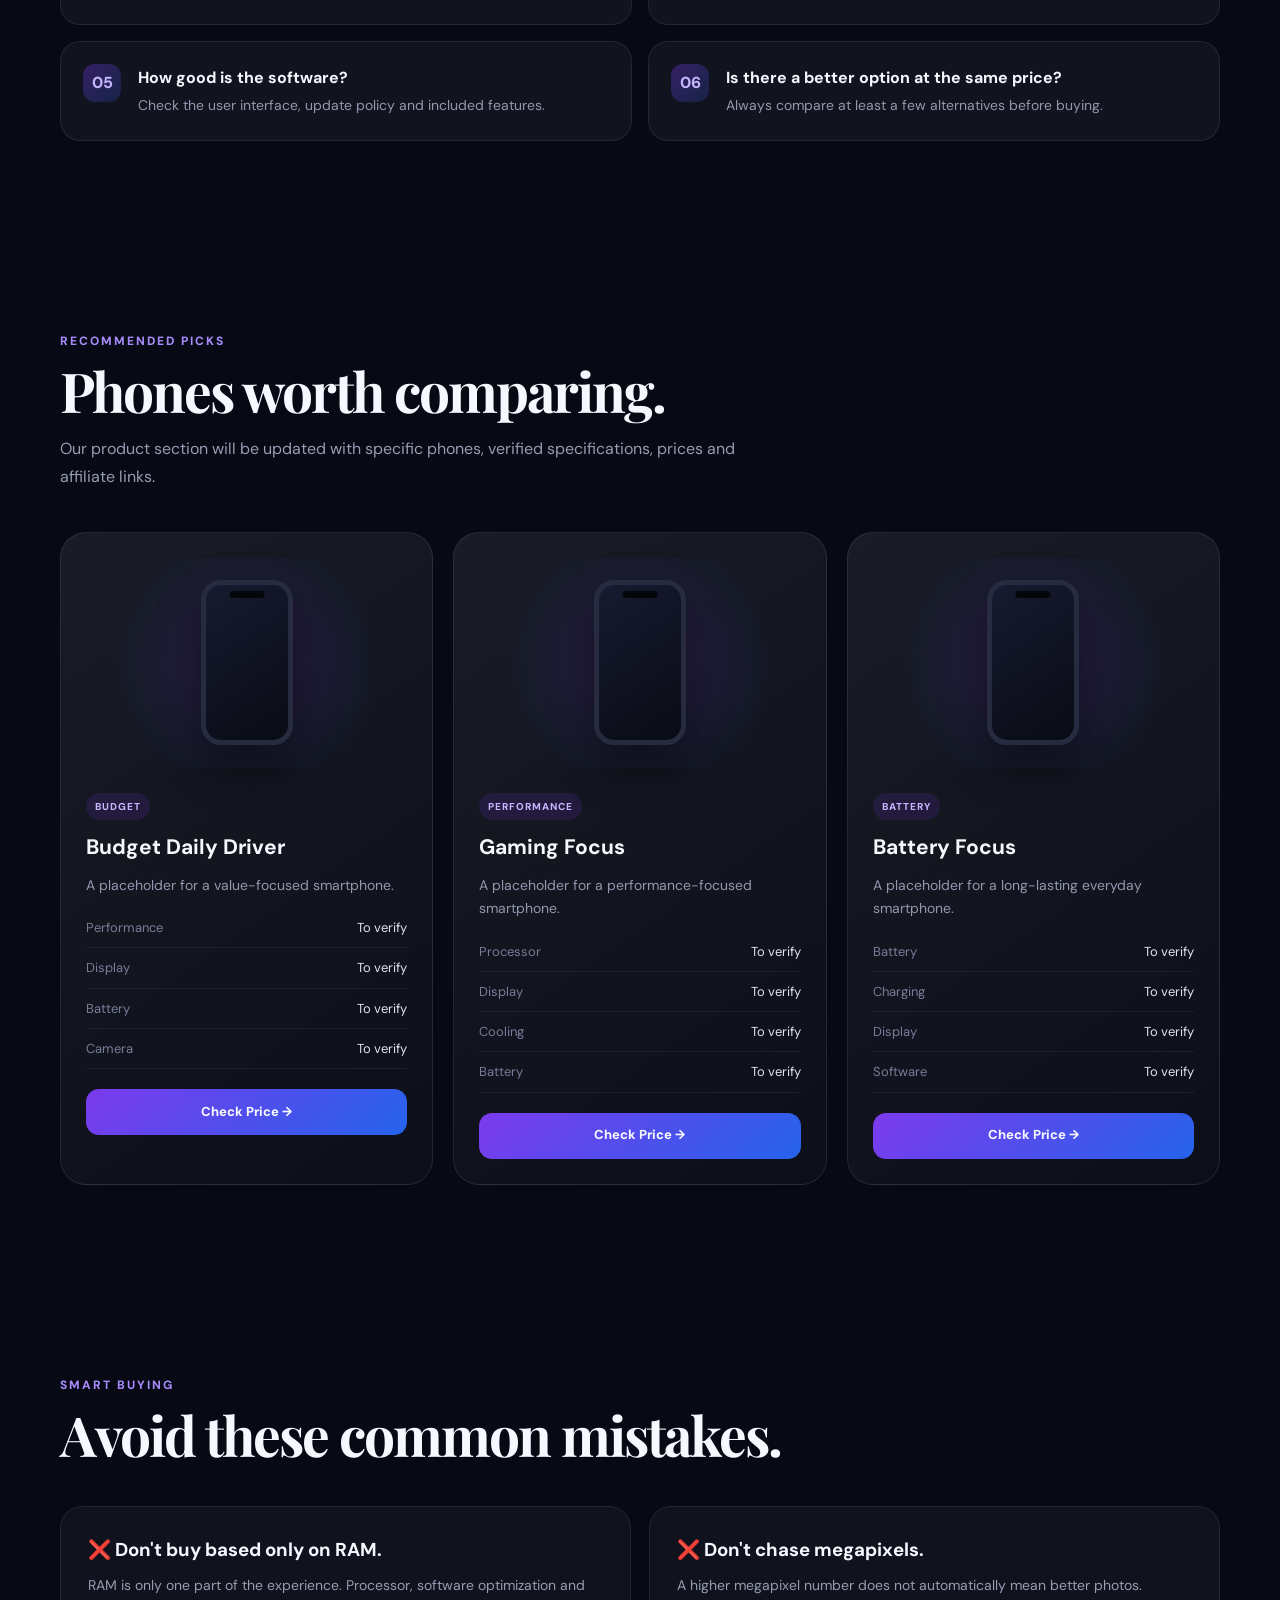
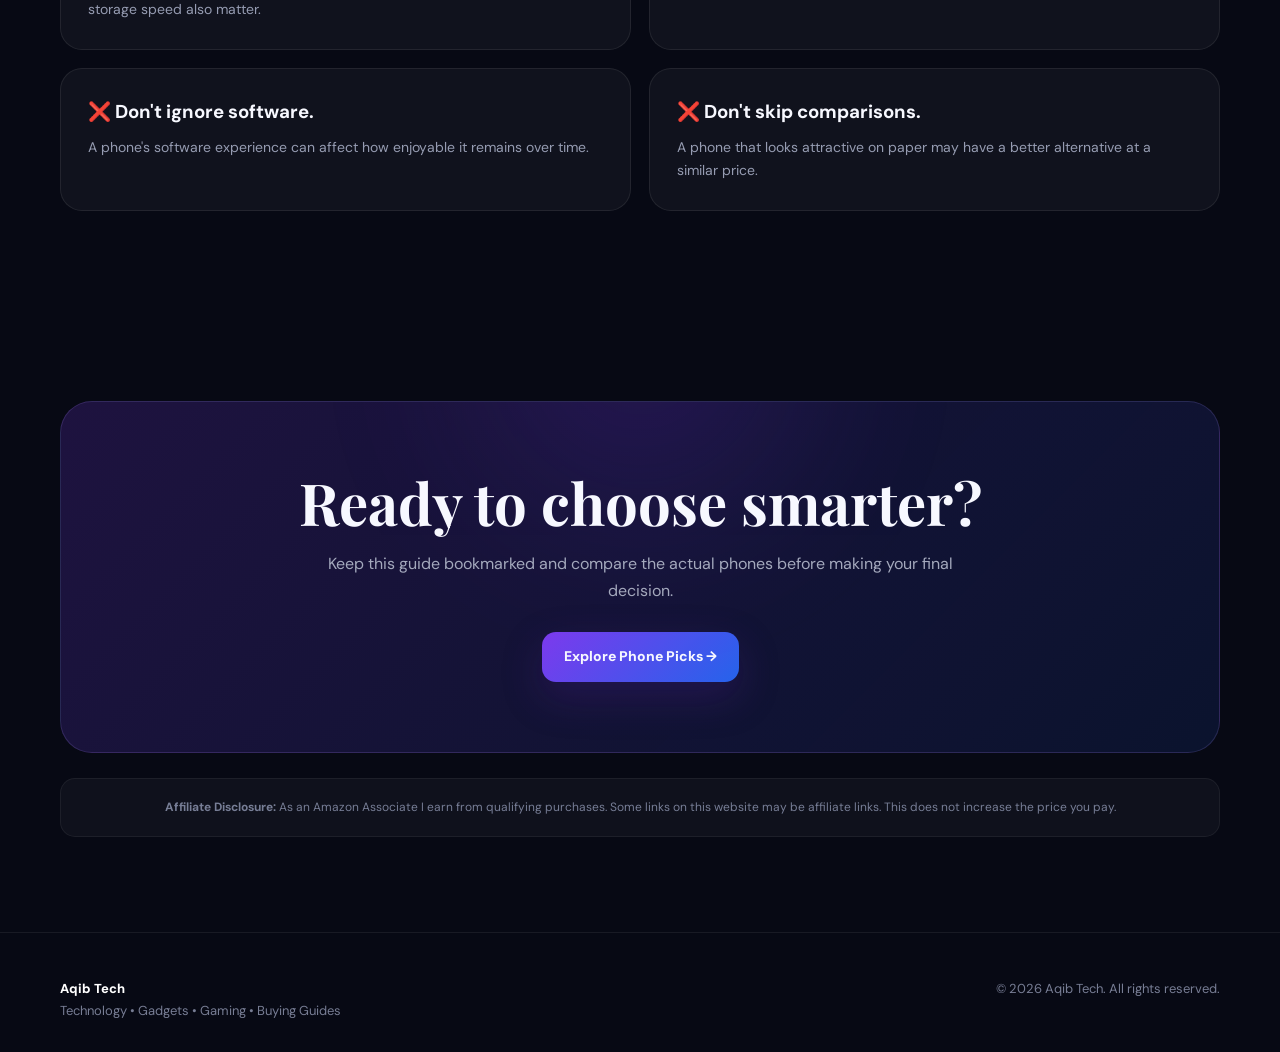
==== commit 5c7a49ce: "Update smartphone page branding" ====
--- a/smartphones.html
+++ b/smartphones.html
@@ -5,13 +5,13 @@
 
 <meta name="viewport" content="width=device-width, initial-scale=1.0">
 
-<meta name="description" content="Aqib Aura smartphone buying guide covering budget phones, performance, displays, cameras, batteries, gaming and what to check before buying a smartphone.">
+<meta name="description" content="Aqib Tech smartphone buying guide covering budget phones, performance, displays, cameras, batteries, gaming and what to check before buying a smartphone.">
 
 <meta name="robots" content="index,follow">
 
 <meta name="theme-color" content="#080b18">
 
-<title>Smartphone Buying Guide | Aqib Aura</title>
+<title>Smartphone Buying Guide | Aqib Tech</title>
 
 <link rel="preconnect" href="https://fonts.googleapis.com">
 <link rel="preconnect" href="https://fonts.gstatic.com" crossorigin>
@@ -2288,7 +2288,7 @@
 
 <div>
 <span class="footer-logo">
-Aqib Aura
+Aqib Tech
 </span>
 
 <br>
@@ -2298,7 +2298,7 @@
 </div>
 
 <div>
-© 2026 Aqib Aura. All rights reserved.
+© 2026 Aqib Tech. All rights reserved.
 </div>
 
 </div>
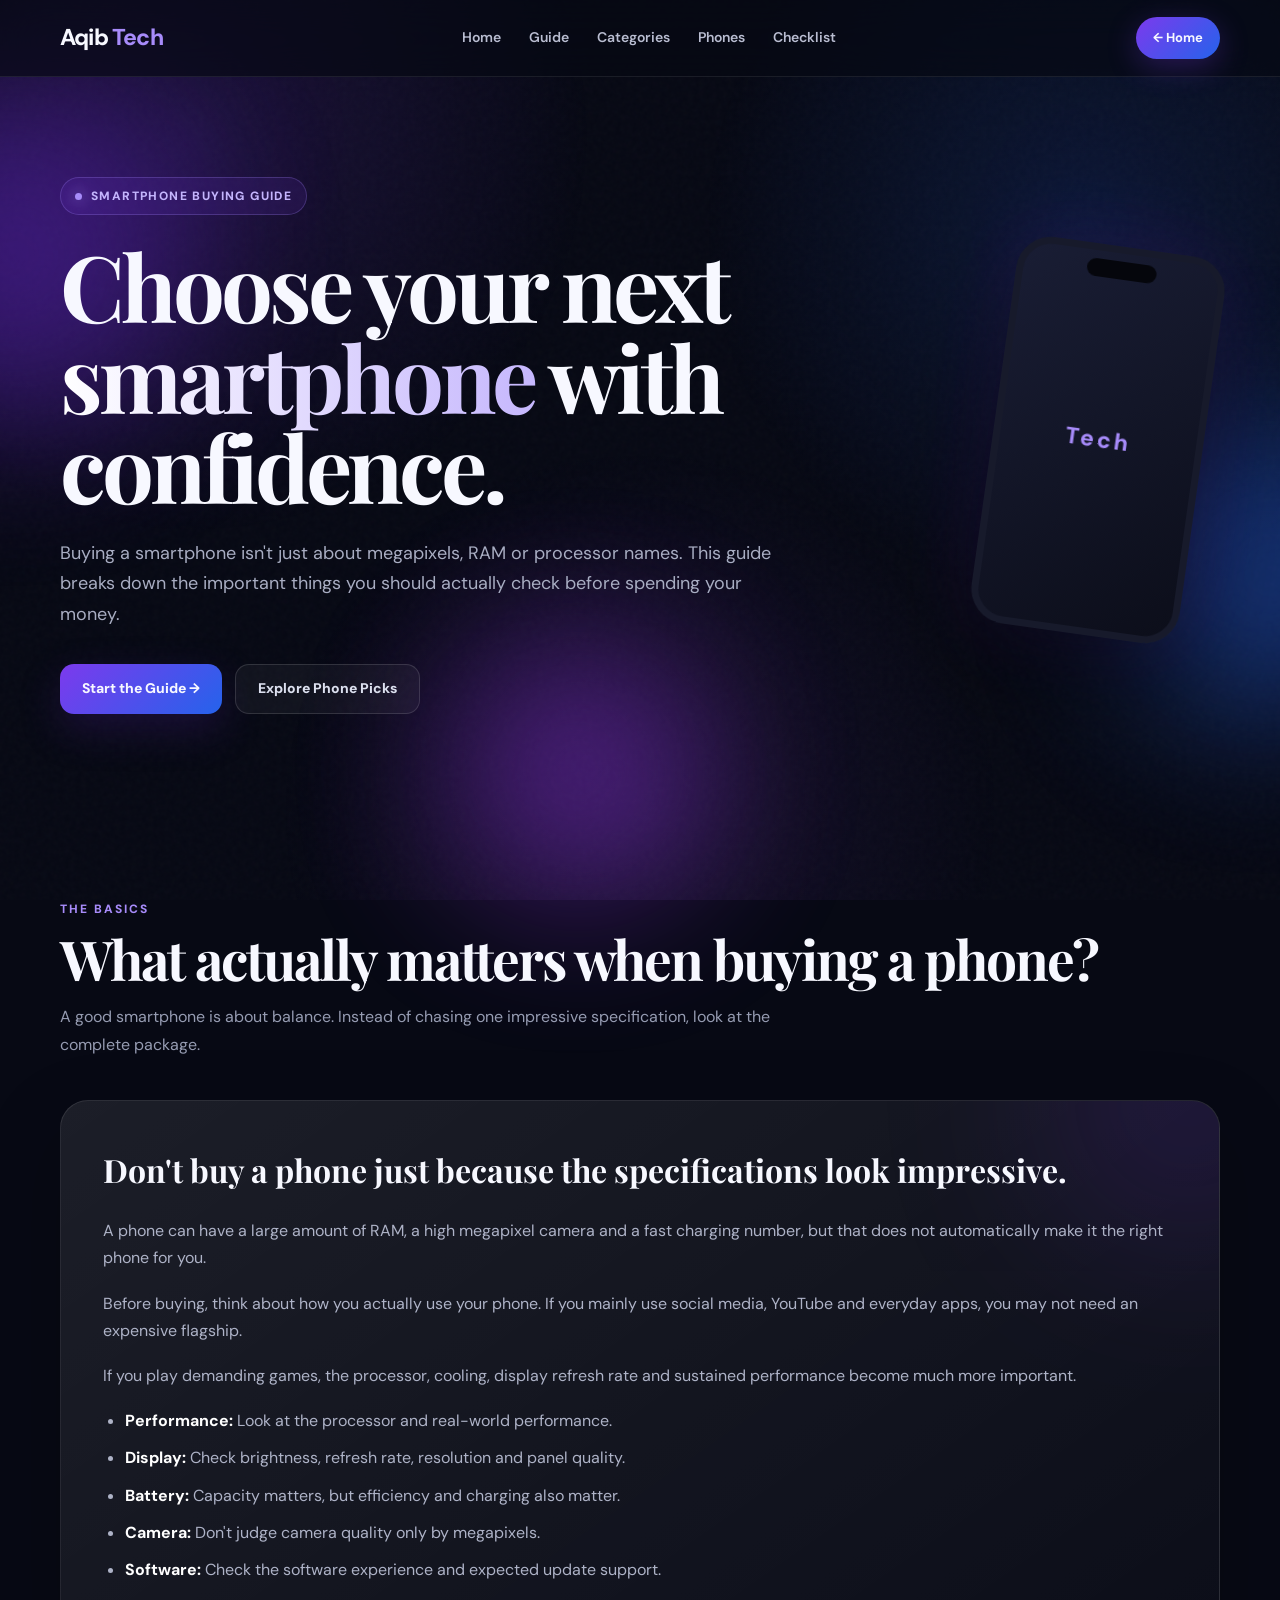
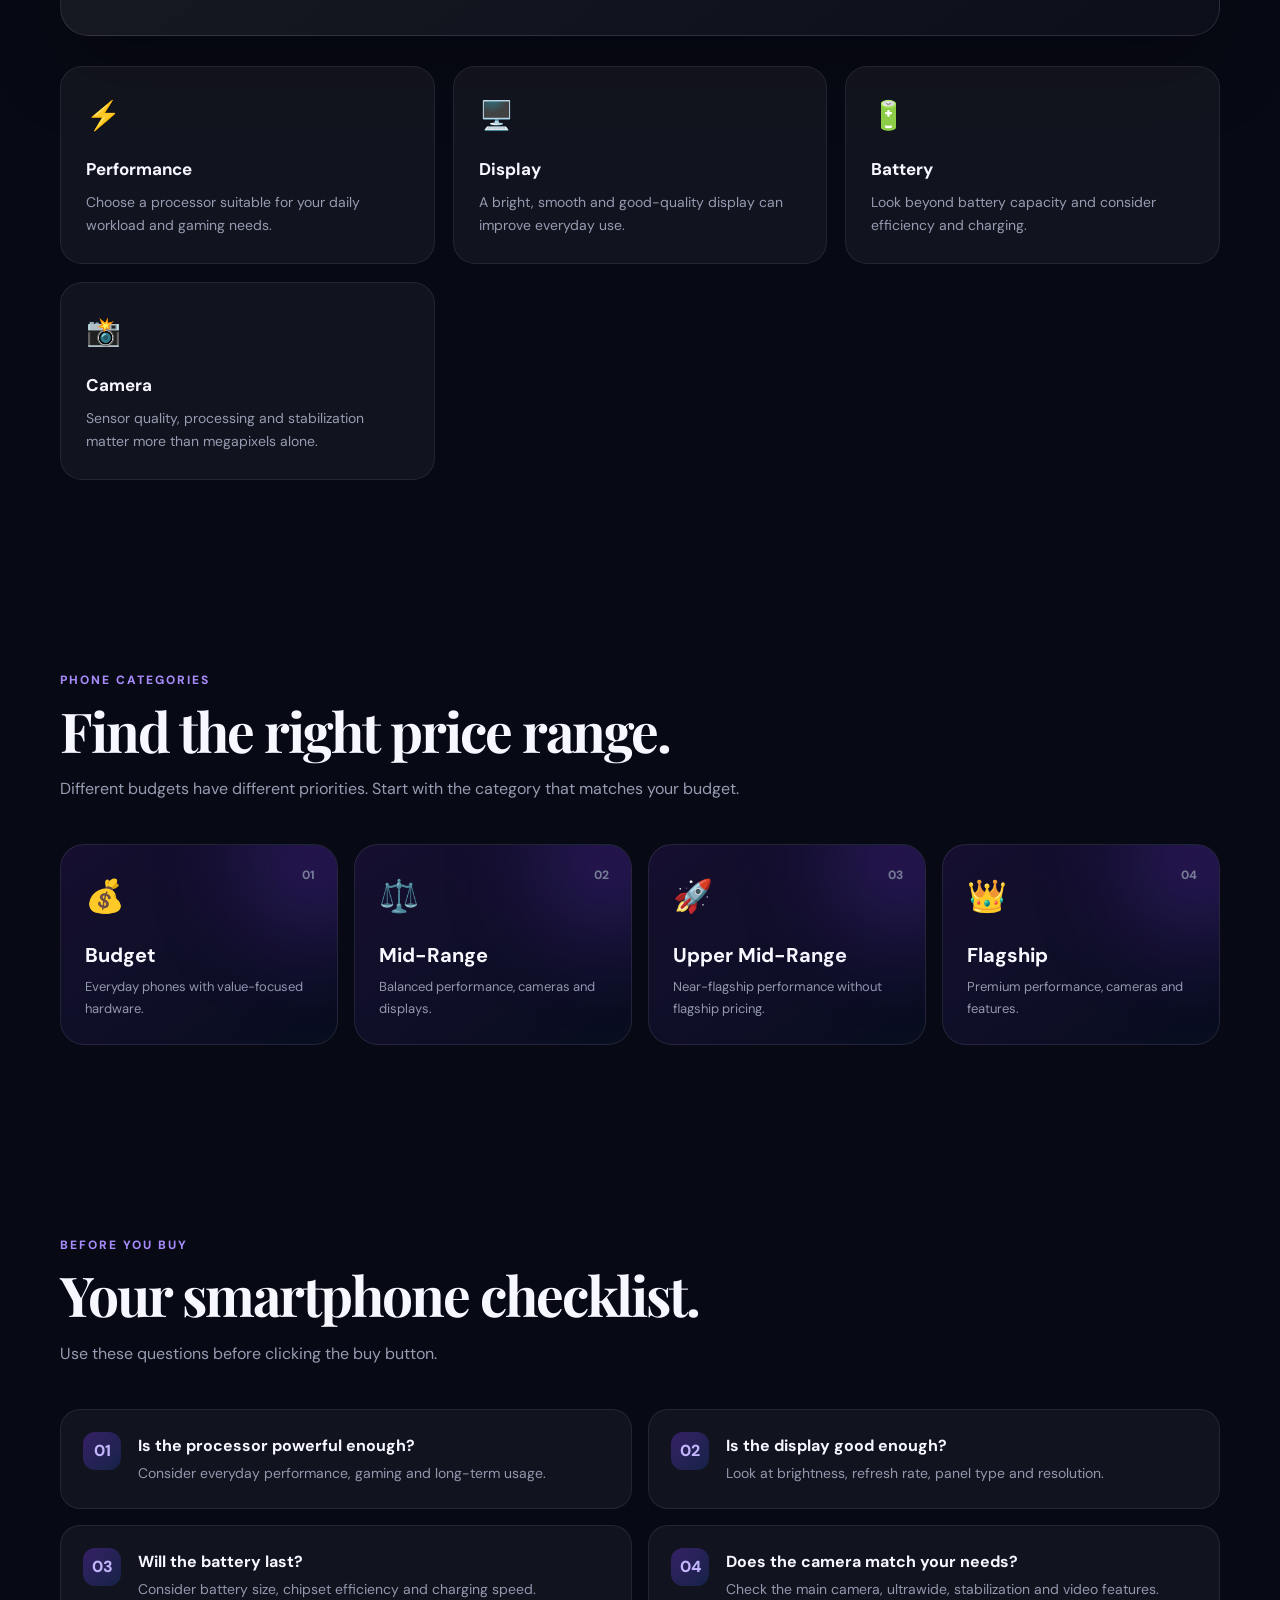
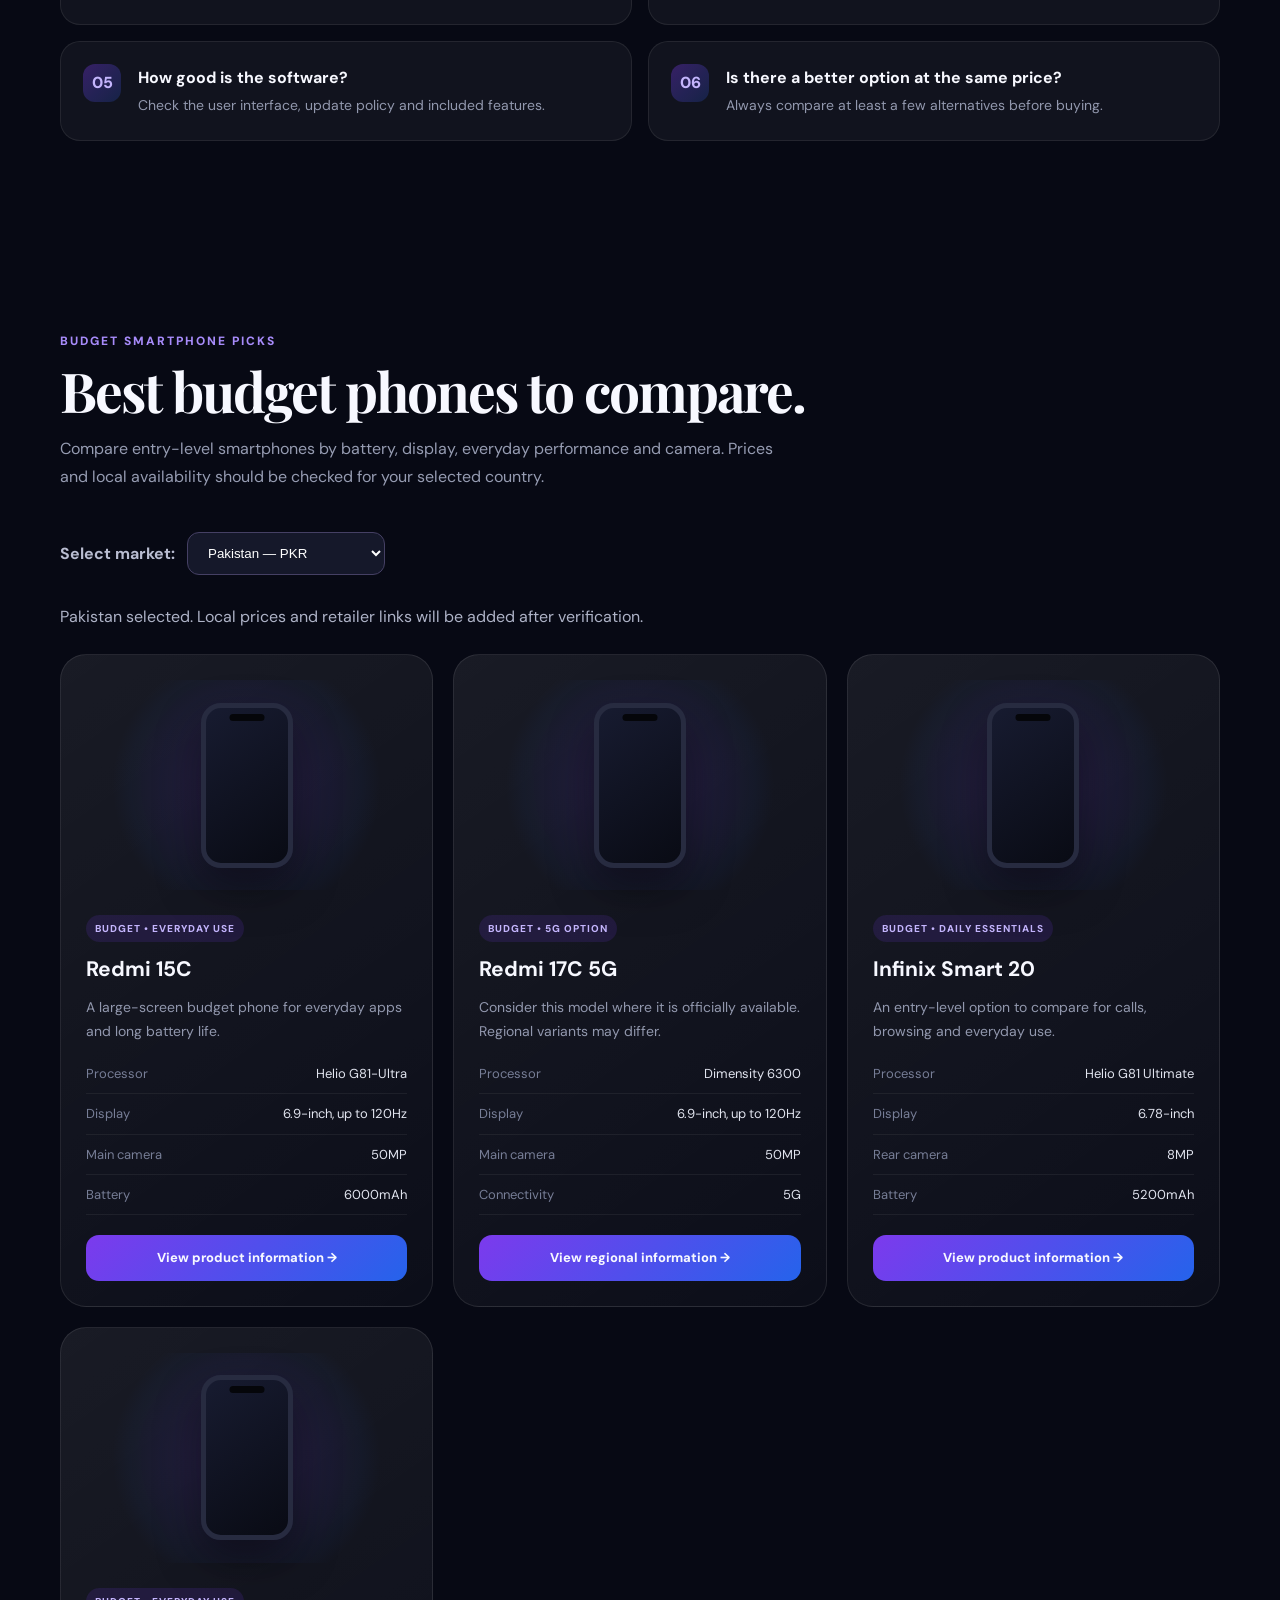
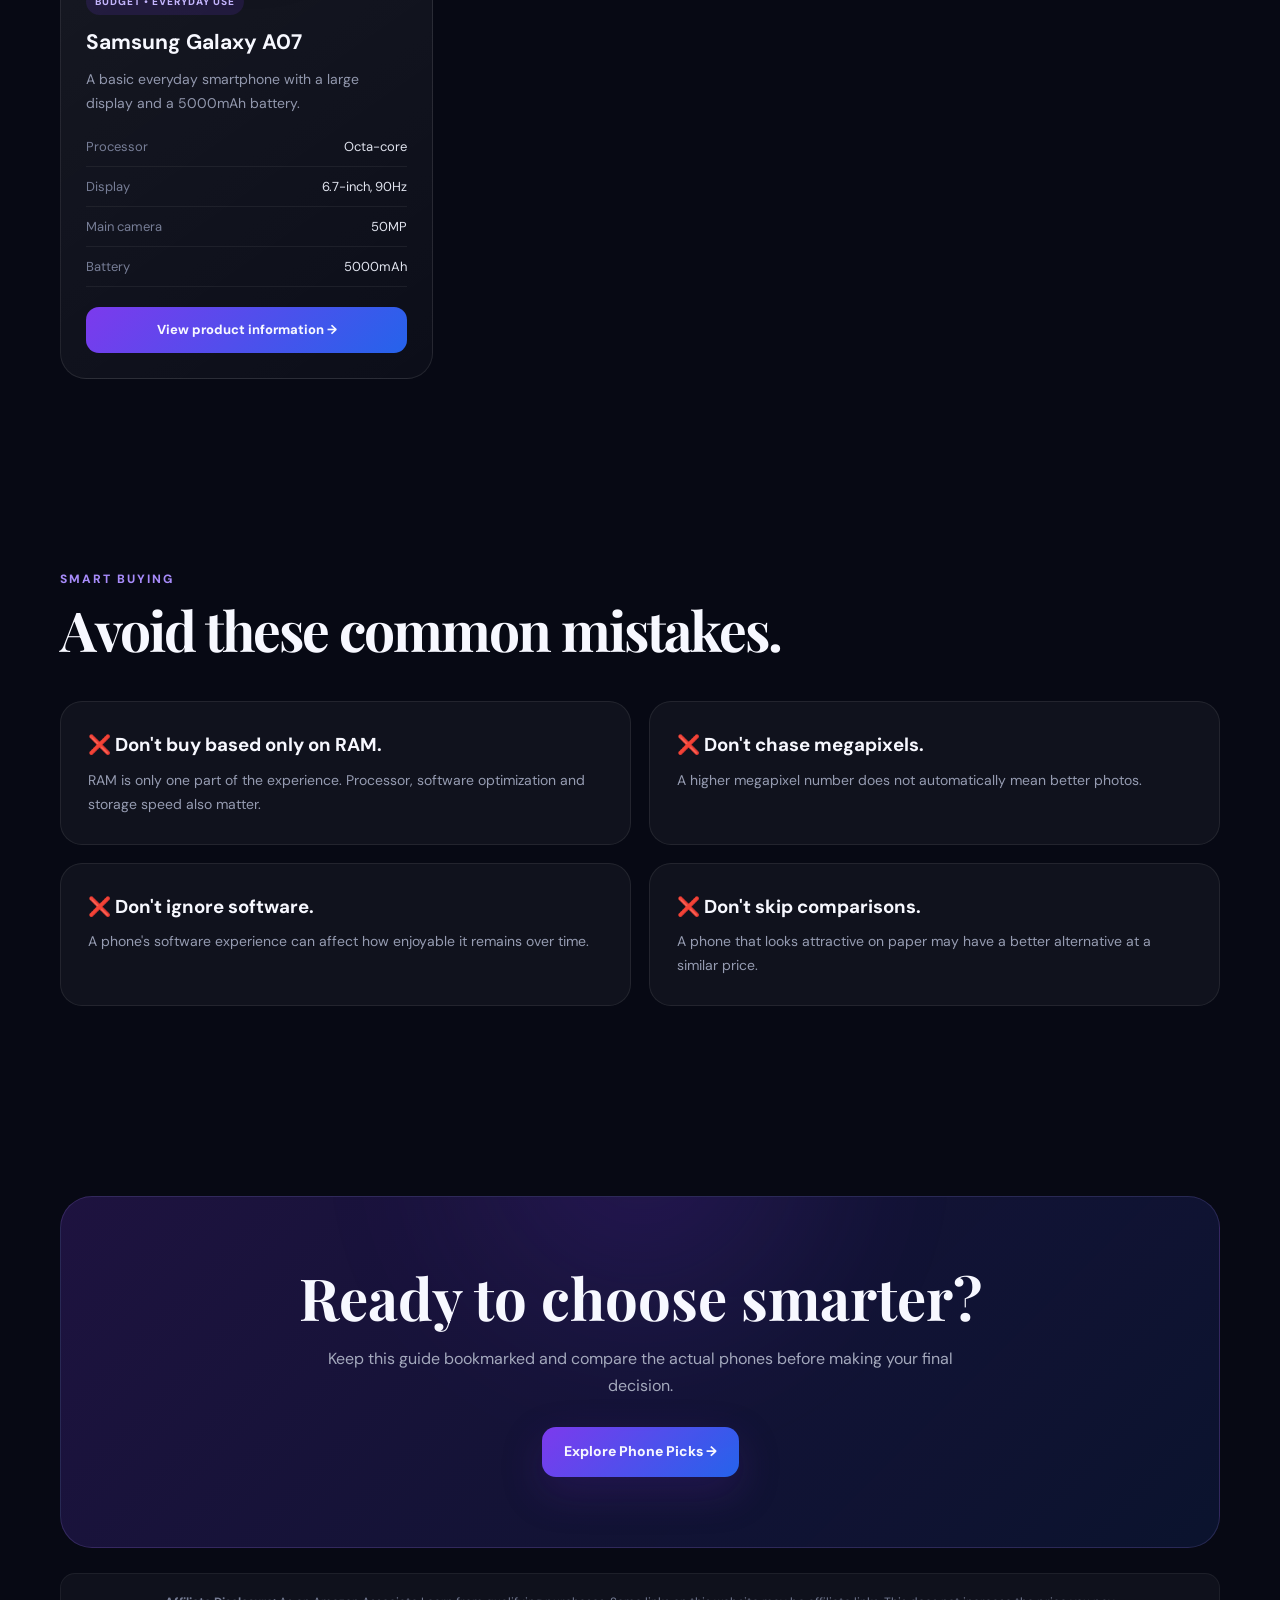
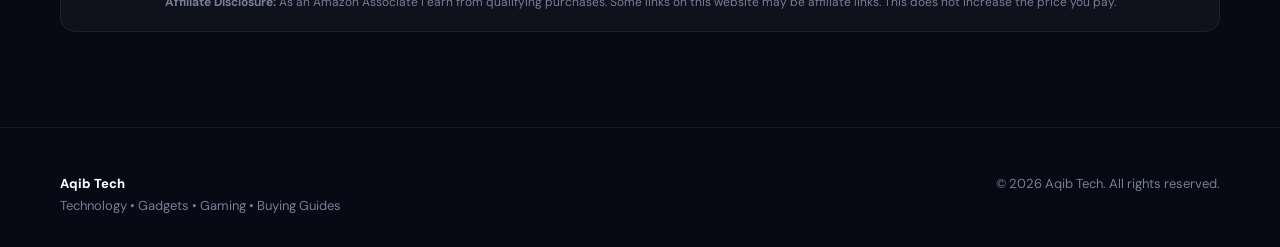
==== commit d1b38b78: "Add global budget smartphone picks and regional links" ====
--- a/smartphones.html
+++ b/smartphones.html
@@ -1920,233 +1920,179 @@
      PHONE PICKS
 ========================= -->
 
+<!-- PHONE PICKS -->
 <section id="phones">
-
-<div class="container">
-
-<div class="section-heading reveal">
-
-<div class="eyebrow">
-Recommended picks
-</div>
-
-<h2>
-Phones worth comparing.
-</h2>
-
-<p>
-Our product section will be updated with specific phones,
-verified specifications, prices and affiliate links.
-</p>
-
-</div>
-
-
-<div class="products">
-
-
-<!-- PRODUCT 1 -->
-
-<article class="product reveal">
-
-<div class="product-image">
-
-<div class="fake-phone"></div>
-
-</div>
-
-<span class="product-tag">
-Budget
-</span>
-
-<h3>
-Budget Daily Driver
-</h3>
-
-<p>
-A placeholder for a value-focused smartphone.
-</p>
-
-<div class="specs">
-
-<div class="spec">
-
-<span>Performance</span>
-
-<span>To verify</span>
-
-</div>
-
-<div class="spec">
-
-<span>Display</span>
-
-<span>To verify</span>
-
-</div>
-
-<div class="spec">
-
-<span>Battery</span>
-
-<span>To verify</span>
-
-</div>
-
-<div class="spec">
-
-<span>Camera</span>
-
-<span>To verify</span>
-
-</div>
-
-</div>
-
-<a href="#" class="product-btn">
-Check Price →
-</a>
-
-</article>
-
-
-
-<!-- PRODUCT 2 -->
-
-<article class="product reveal">
-
-<div class="product-image">
-
-<div class="fake-phone"></div>
-
-</div>
-
-<span class="product-tag">
-Performance
-</span>
-
-<h3>
-Gaming Focus
-</h3>
-
-<p>
-A placeholder for a performance-focused smartphone.
-</p>
-
-<div class="specs">
-
-<div class="spec">
-
-<span>Processor</span>
-
-<span>To verify</span>
-
-</div>
-
-<div class="spec">
-
-<span>Display</span>
-
-<span>To verify</span>
-
-</div>
-
-<div class="spec">
-
-<span>Cooling</span>
-
-<span>To verify</span>
-
-</div>
-
-<div class="spec">
-
-<span>Battery</span>
-
-<span>To verify</span>
-
-</div>
-
-</div>
-
-<a href="#" class="product-btn">
-Check Price →
-</a>
-
-</article>
-
-
-
-<!-- PRODUCT 3 -->
-
-<article class="product reveal">
-
-<div class="product-image">
-
-<div class="fake-phone"></div>
-
-</div>
-
-<span class="product-tag">
-Battery
-</span>
-
-<h3>
-Battery Focus
-</h3>
-
-<p>
-A placeholder for a long-lasting everyday smartphone.
-</p>
-
-<div class="specs">
-
-<div class="spec">
-
-<span>Battery</span>
-
-<span>To verify</span>
-
-</div>
-
-<div class="spec">
-
-<span>Charging</span>
-
-<span>To verify</span>
-
-</div>
-
-<div class="spec">
-
-<span>Display</span>
-
-<span>To verify</span>
-
-</div>
-
-<div class="spec">
-
-<span>Software</span>
-
-<span>To verify</span>
-
-</div>
-
-</div>
-
-<a href="#" class="product-btn">
-Check Price →
-</a>
-
-</article>
-
-
-</div>
-
-</div>
-
+  <div class="container">
+
+    <div class="section-heading reveal">
+      <div class="eyebrow">Budget smartphone picks</div>
+      <h2>Best budget phones to compare.</h2>
+      <p>
+        Compare entry-level smartphones by battery, display,
+        everyday performance and camera. Prices and local
+        availability should be checked for your selected country.
+      </p>
+    </div>
+
+    <div style="display:flex;gap:12px;flex-wrap:wrap;align-items:center;margin-bottom:28px">
+      <label for="phoneCountry" style="color:#b9bdd1;font-weight:700">
+        Select market:
+      </label>
+      <select id="phoneCountry" style="padding:12px 16px;border-radius:12px;background:#15182a;color:white;border:1px solid #454064">
+        <option value="PK">Pakistan — PKR</option>
+        <option value="US">United States — USD</option>
+        <option value="GB">United Kingdom — GBP</option>
+        <option value="AE">UAE — AED</option>
+        <option value="SA">Saudi Arabia — SAR</option>
+        <option value="IN">India — INR</option>
+        <option value="DE">Germany — EUR</option>
+      </select>
+    </div>
+
+    <p id="marketNotice" style="color:#aeb3c7;margin-bottom:24px">
+      Pakistan selected. Local prices and retailer links will be added after verification.
+    </p>
+
+    <div class="products">
+
+      <article class="product reveal">
+        <div class="product-image">
+          <div class="fake-phone"></div>
+        </div>
+        <span class="product-tag">Budget • Everyday use</span>
+        <h3>Redmi 15C</h3>
+        <p>A large-screen budget phone for everyday apps and long battery life.</p>
+        <div class="specs">
+          <div class="spec"><span>Processor</span><span>Helio G81-Ultra</span></div>
+          <div class="spec"><span>Display</span><span>6.9-inch, up to 120Hz</span></div>
+          <div class="spec"><span>Main camera</span><span>50MP</span></div>
+          <div class="spec"><span>Battery</span><span>6000mAh</span></div>
+        </div>
+        <a class="product-btn market-link"
+           data-pk="https://www.mi.com/pk/product/redmi-15c/"
+           data-us="https://www.mi.com/"
+           data-gb="https://www.mi.com/uk/"
+           data-ae="https://www.mi.com/ae/"
+           data-sa="https://www.mi.com/sa/"
+           data-in="https://www.mi.com/in/"
+           data-de="https://www.mi.com/de/"
+           href="https://www.mi.com/pk/product/redmi-15c/"
+           target="_blank" rel="noopener">
+          View product information →
+        </a>
+      </article>
+
+      <article class="product reveal">
+        <div class="product-image">
+          <div class="fake-phone"></div>
+        </div>
+        <span class="product-tag">Budget • 5G option</span>
+        <h3>Redmi 17C 5G</h3>
+        <p>Consider this model where it is officially available. Regional variants may differ.</p>
+        <div class="specs">
+          <div class="spec"><span>Processor</span><span>Dimensity 6300</span></div>
+          <div class="spec"><span>Display</span><span>6.9-inch, up to 120Hz</span></div>
+          <div class="spec"><span>Main camera</span><span>50MP</span></div>
+          <div class="spec"><span>Connectivity</span><span>5G</span></div>
+        </div>
+        <a class="product-btn market-link"
+           data-pk="https://www.mi.com/pk/"
+           data-us="https://www.mi.com/"
+           data-gb="https://www.mi.com/uk/"
+           data-ae="https://www.mi.com/ae/"
+           data-sa="https://www.mi.com/sa/"
+           data-in="https://www.mi.com/in/product/redmi-17c-5g/specs/"
+           data-de="https://www.mi.com/de/"
+           href="https://www.mi.com/in/product/redmi-17c-5g/specs/"
+           target="_blank" rel="noopener">
+          View regional information →
+        </a>
+      </article>
+
+      <article class="product reveal">
+        <div class="product-image">
+          <div class="fake-phone"></div>
+        </div>
+        <span class="product-tag">Budget • Daily essentials</span>
+        <h3>Infinix Smart 20</h3>
+        <p>An entry-level option to compare for calls, browsing and everyday use.</p>
+        <div class="specs">
+          <div class="spec"><span>Processor</span><span>Helio G81 Ultimate</span></div>
+          <div class="spec"><span>Display</span><span>6.78-inch</span></div>
+          <div class="spec"><span>Rear camera</span><span>8MP</span></div>
+          <div class="spec"><span>Battery</span><span>5200mAh</span></div>
+        </div>
+        <a class="product-btn market-link"
+           data-pk="https://infinixmobiles.in/products/smart-20"
+           data-us="https://www.infinixmobility.com/"
+           data-gb="https://www.infinixmobility.com/"
+           data-ae="https://www.infinixmobility.com/"
+           data-sa="https://www.infinixmobility.com/"
+           data-in="https://infinixmobiles.in/products/smart-20"
+           data-de="https://www.infinixmobility.com/"
+           href="https://infinixmobiles.in/products/smart-20"
+           target="_blank" rel="noopener">
+          View product information →
+        </a>
+      </article>
+
+      <article class="product reveal">
+        <div class="product-image">
+          <div class="fake-phone"></div>
+        </div>
+        <span class="product-tag">Budget • Everyday use</span>
+        <h3>Samsung Galaxy A07</h3>
+        <p>A basic everyday smartphone with a large display and a 5000mAh battery.</p>
+        <div class="specs">
+          <div class="spec"><span>Processor</span><span>Octa-core</span></div>
+          <div class="spec"><span>Display</span><span>6.7-inch, 90Hz</span></div>
+          <div class="spec"><span>Main camera</span><span>50MP</span></div>
+          <div class="spec"><span>Battery</span><span>5000mAh</span></div>
+        </div>
+        <a class="product-btn market-link"
+           data-pk="https://www.samsung.com/pk/smartphones/galaxy-a/galaxy-a07-black-128gb-sm-a075fzkhpkd/"
+           data-us="https://www.samsung.com/us/"
+           data-gb="https://www.samsung.com/uk/"
+           data-ae="https://www.samsung.com/ae/"
+           data-sa="https://www.samsung.com/sa/"
+           data-in="https://www.samsung.com/in/"
+           data-de="https://www.samsung.com/de/"
+           href="https://www.samsung.com/pk/smartphones/galaxy-a/galaxy-a07-black-128gb-sm-a075fzkhpkd/"
+           target="_blank" rel="noopener">
+          View product information →
+        </a>
+      </article>
+
+    </div>
+  </div>
 </section>
+
+<script>
+(function () {
+  const country = document.getElementById("phoneCountry");
+  const notice = document.getElementById("marketNotice");
+  const links = document.querySelectorAll(".market-link");
+
+  const labels = {
+    PK: "Pakistan selected. Local prices and retailer links will be verified.",
+    US: "United States selected. Confirm local availability before buying.",
+    GB: "United Kingdom selected. Confirm local availability before buying.",
+    AE: "UAE selected. Confirm local availability before buying.",
+    SA: "Saudi Arabia selected. Confirm local availability before buying.",
+    IN: "India selected. Confirm local availability before buying.",
+    DE: "Germany selected. Confirm local availability before buying."
+  };
+
+  country.addEventListener("change", function () {
+    const code = country.value;
+    notice.textContent = labels[code];
+
+    links.forEach(function (link) {
+      link.href = link.dataset[code.toLowerCase()] || link.dataset.pk;
+    });
+  });
+})();
+</script>
 
 
 
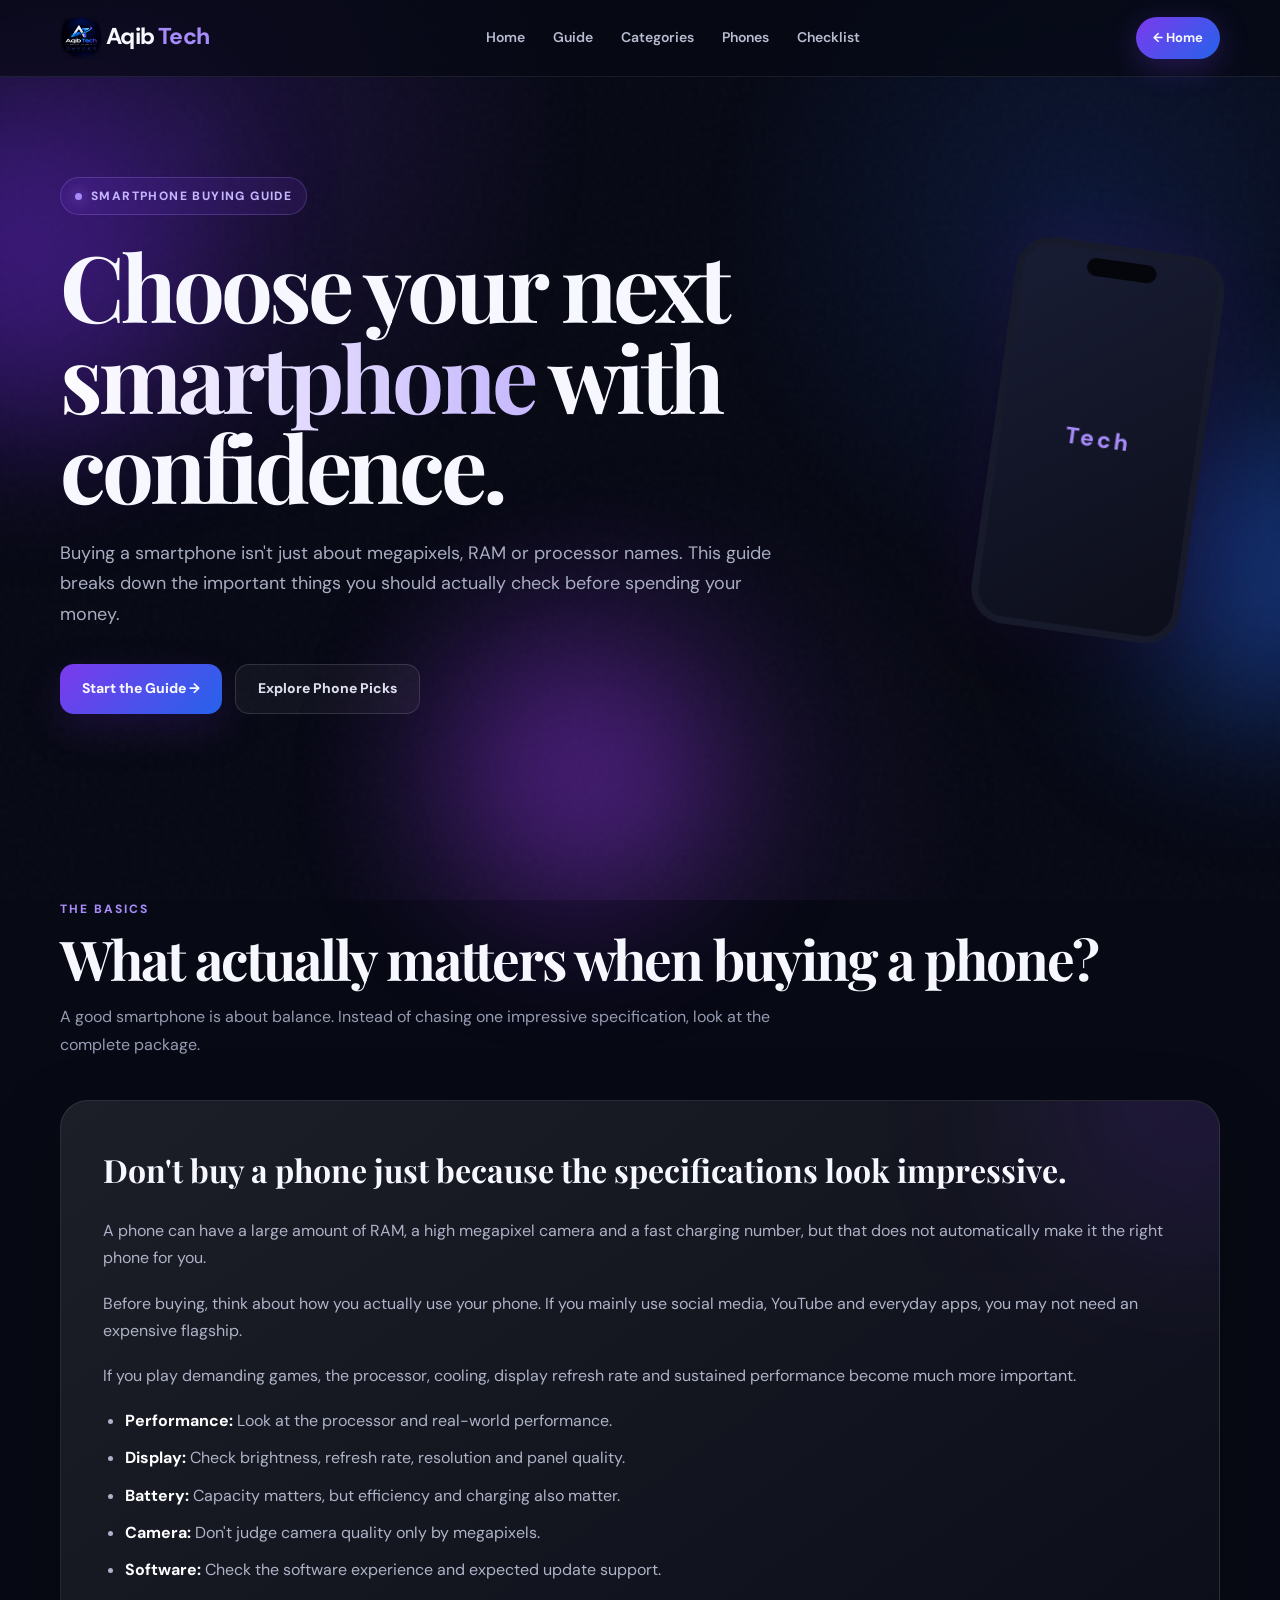
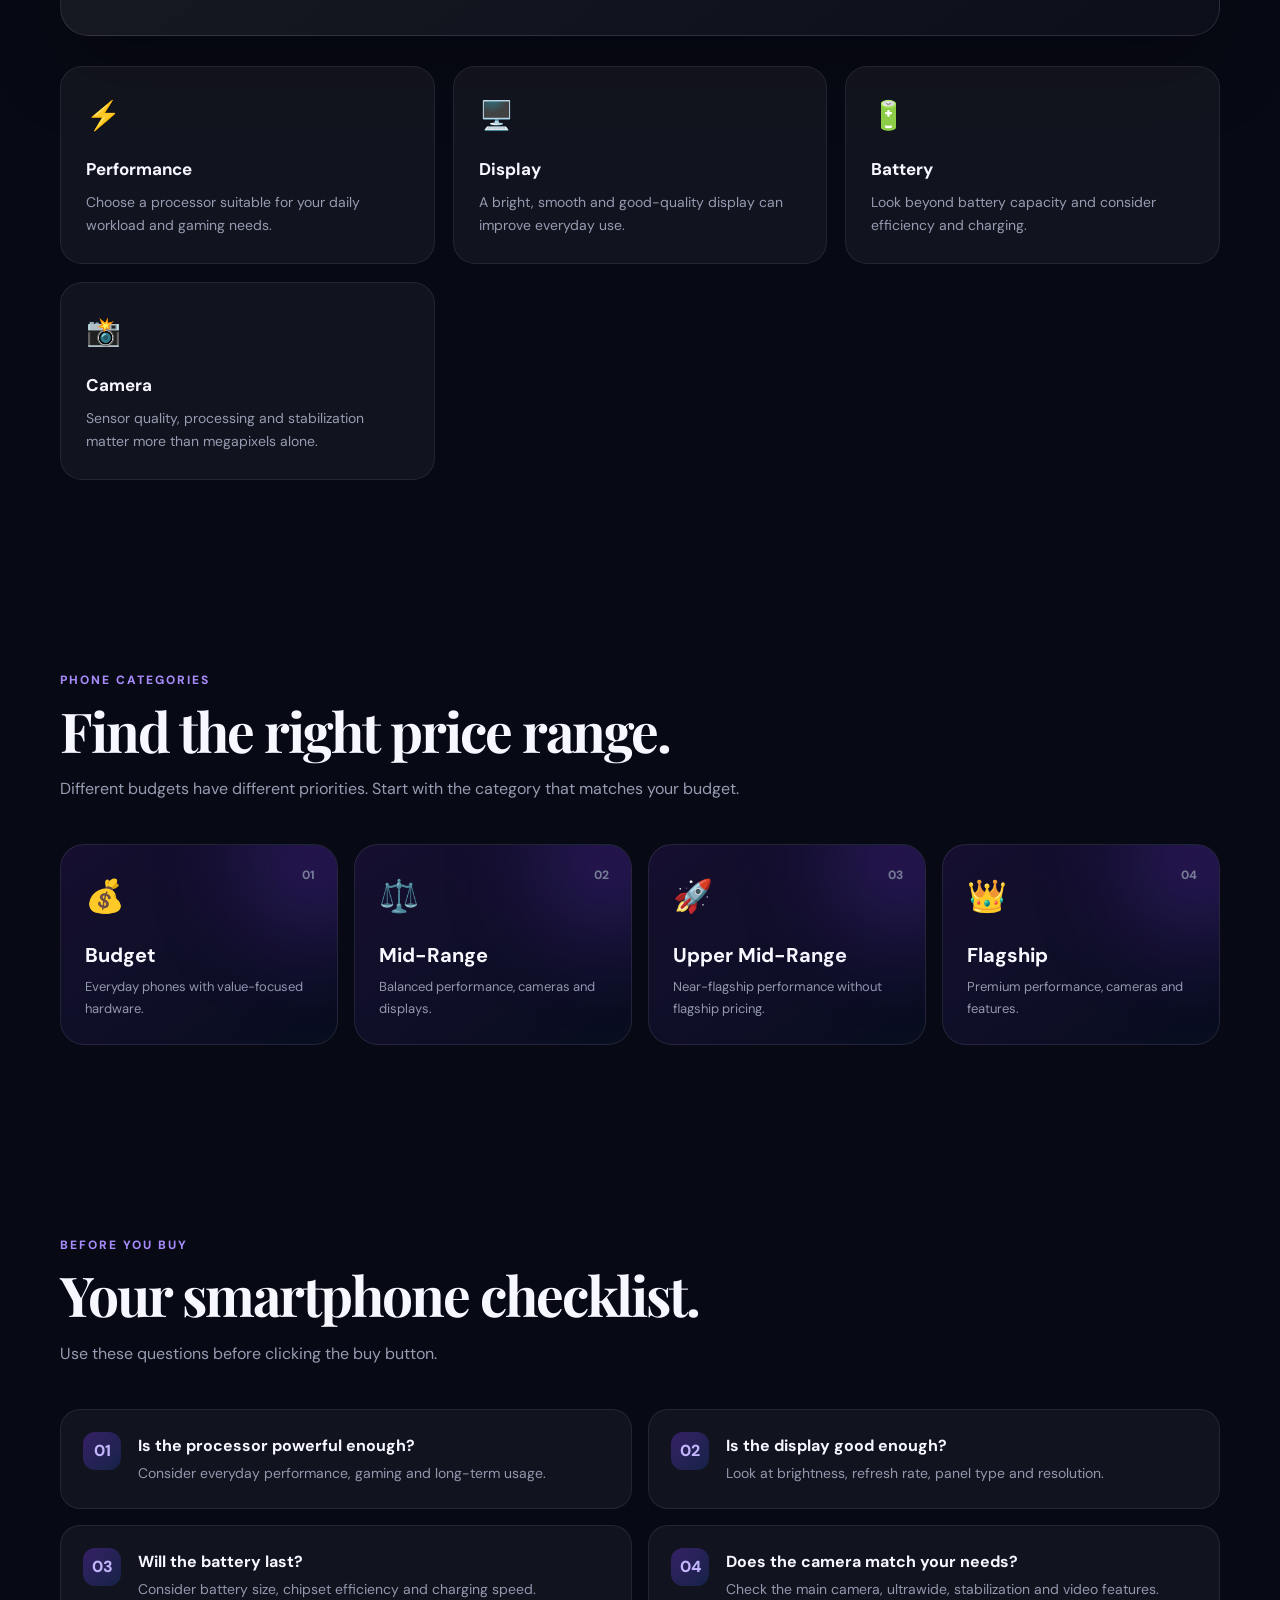
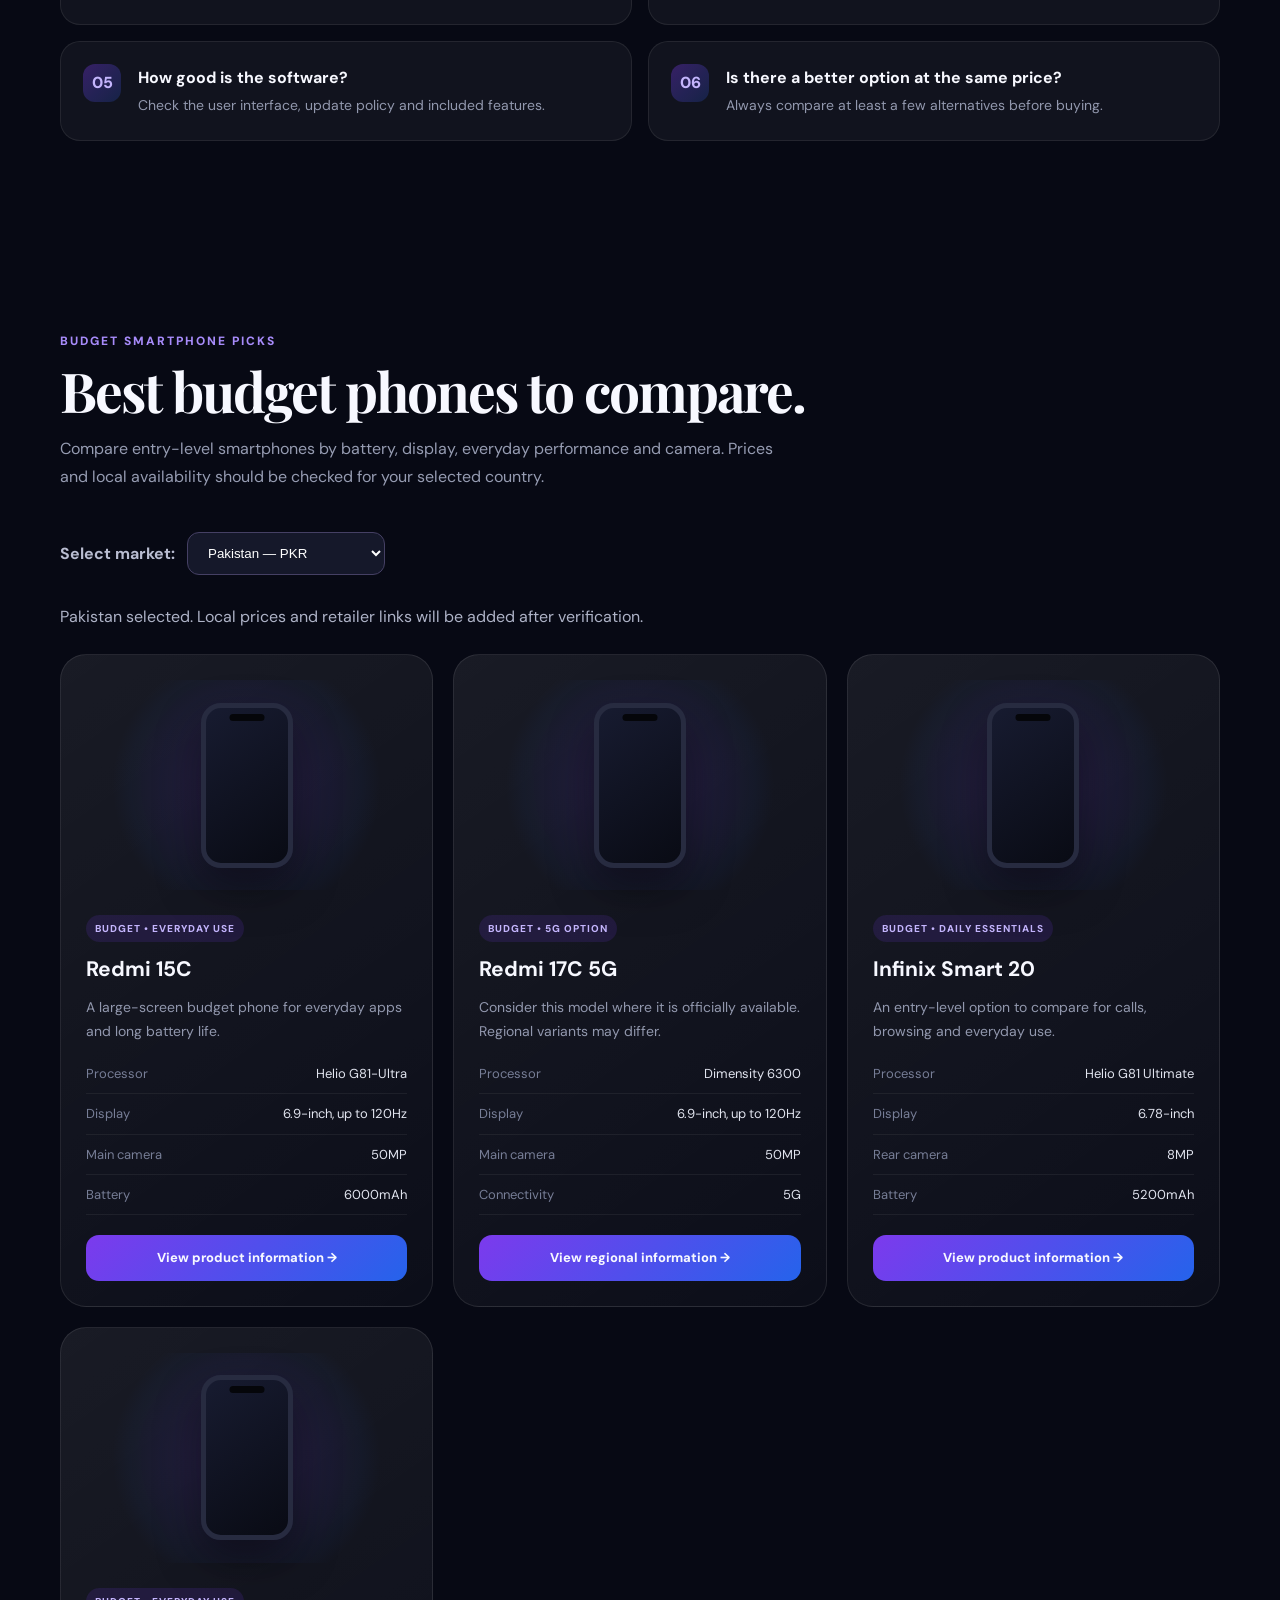
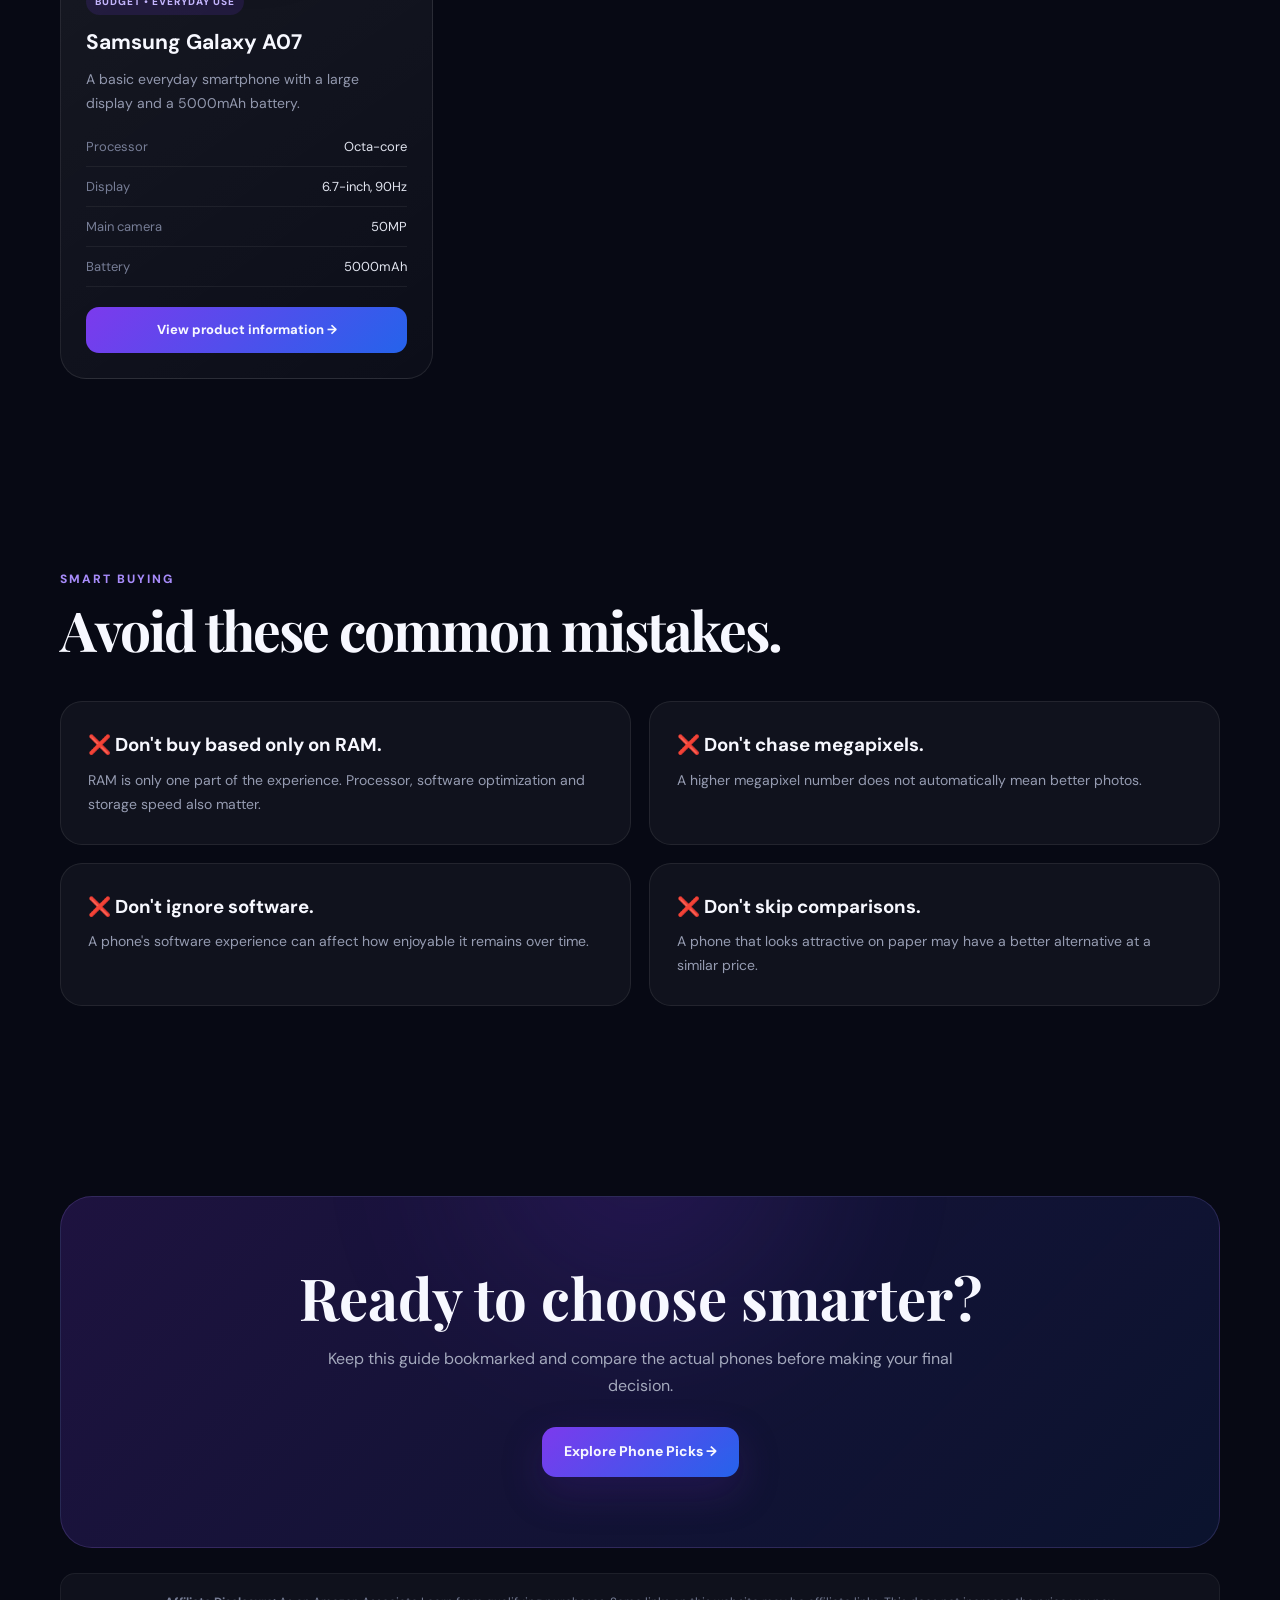
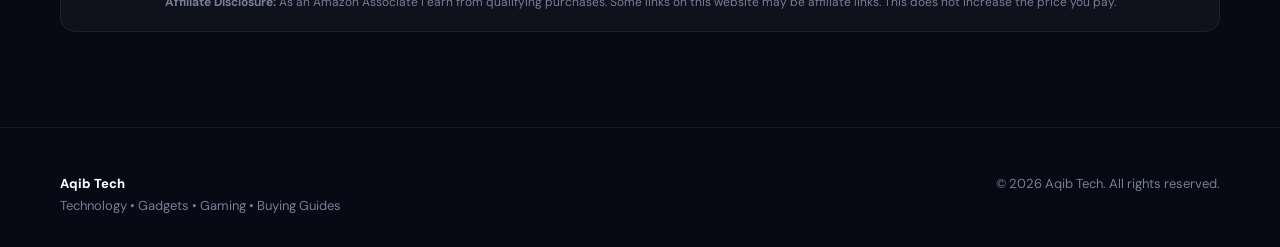
==== commit 505706fc: "Add Aqib Tech logo to smartphone page" ====
--- a/smartphones.html
+++ b/smartphones.html
@@ -1408,11 +1408,11 @@
 <header>
 
 <div class="container nav">
-
 <a href="index.html" class="logo">
-Aqib <span>Tech</span>
+  <img src="aqib-tech-logo.png" alt="Aqib Tech Logo" style="height:42px;width:42px;object-fit:contain;vertical-align:middle;">
+  Aqib <span>Tech</span>
 </a>
-
+   
 <nav class="nav-links">
 
 <a href="index.html">Home</a>
